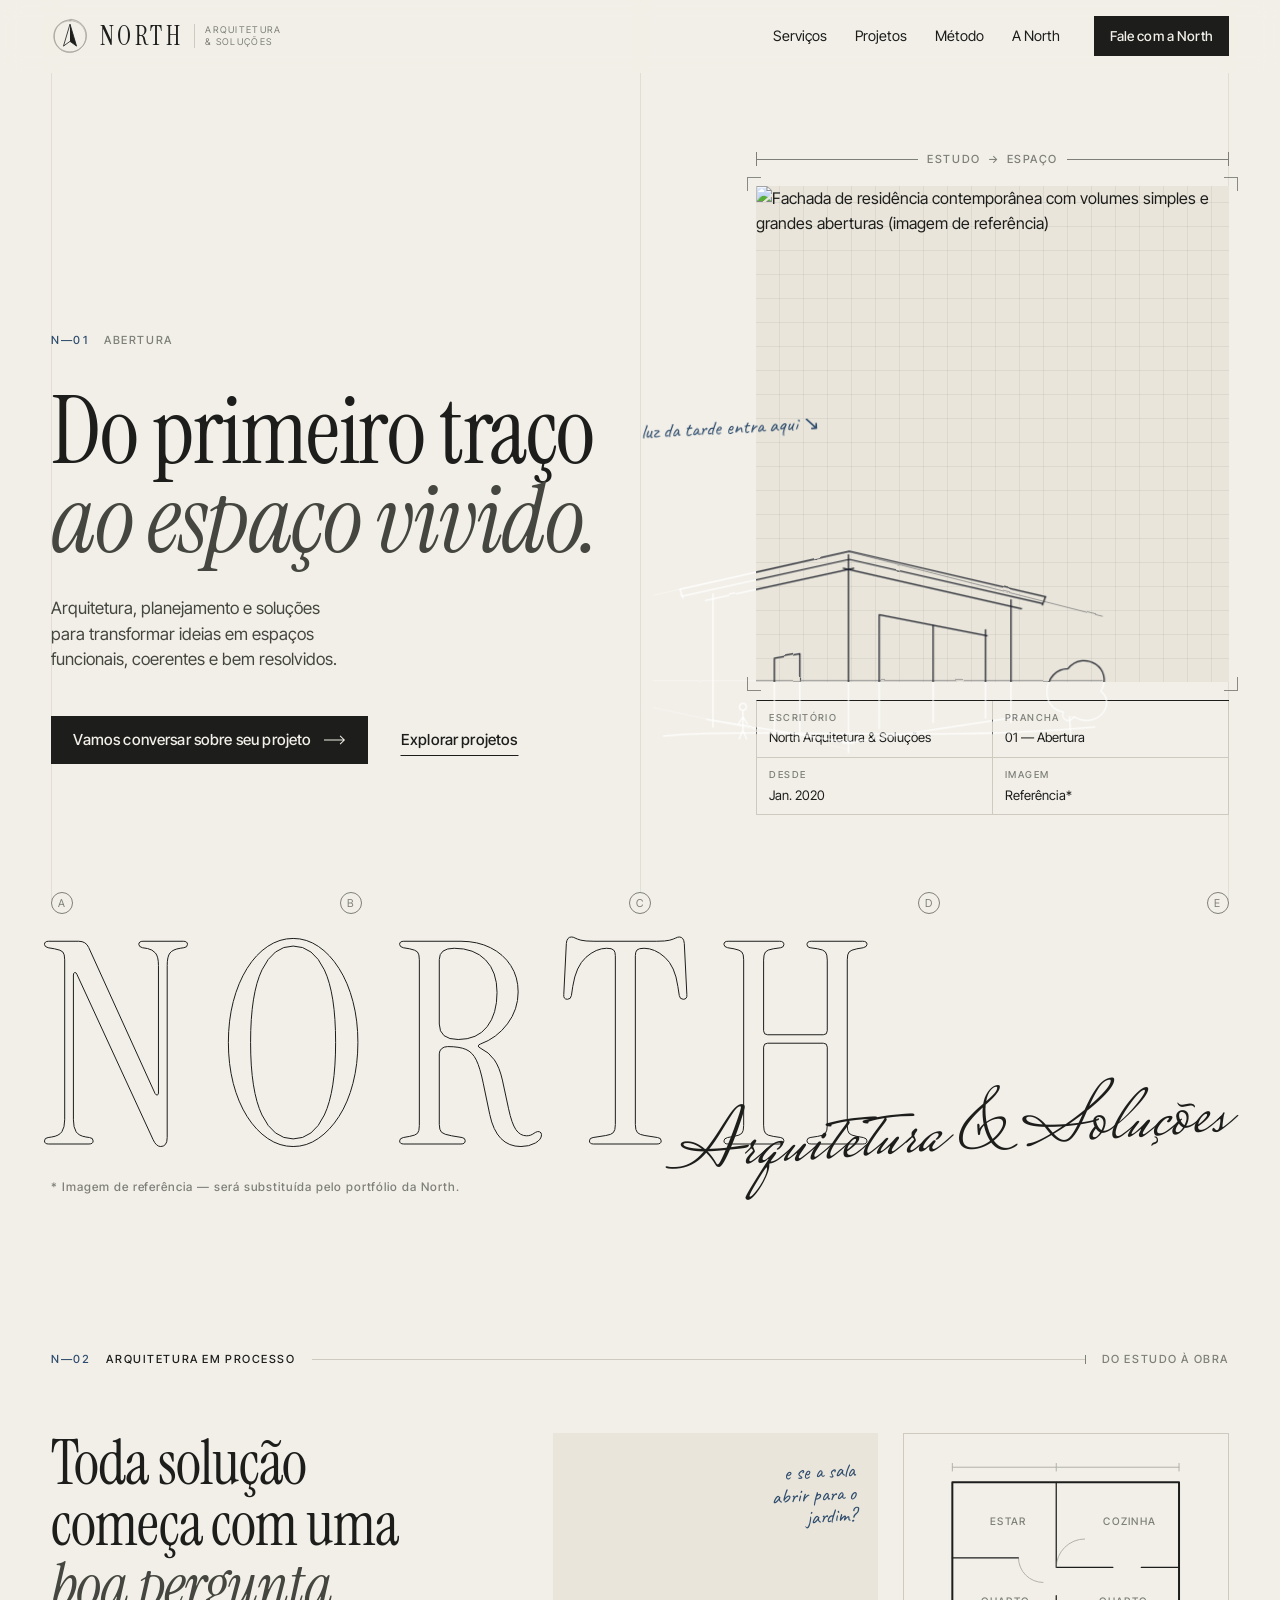
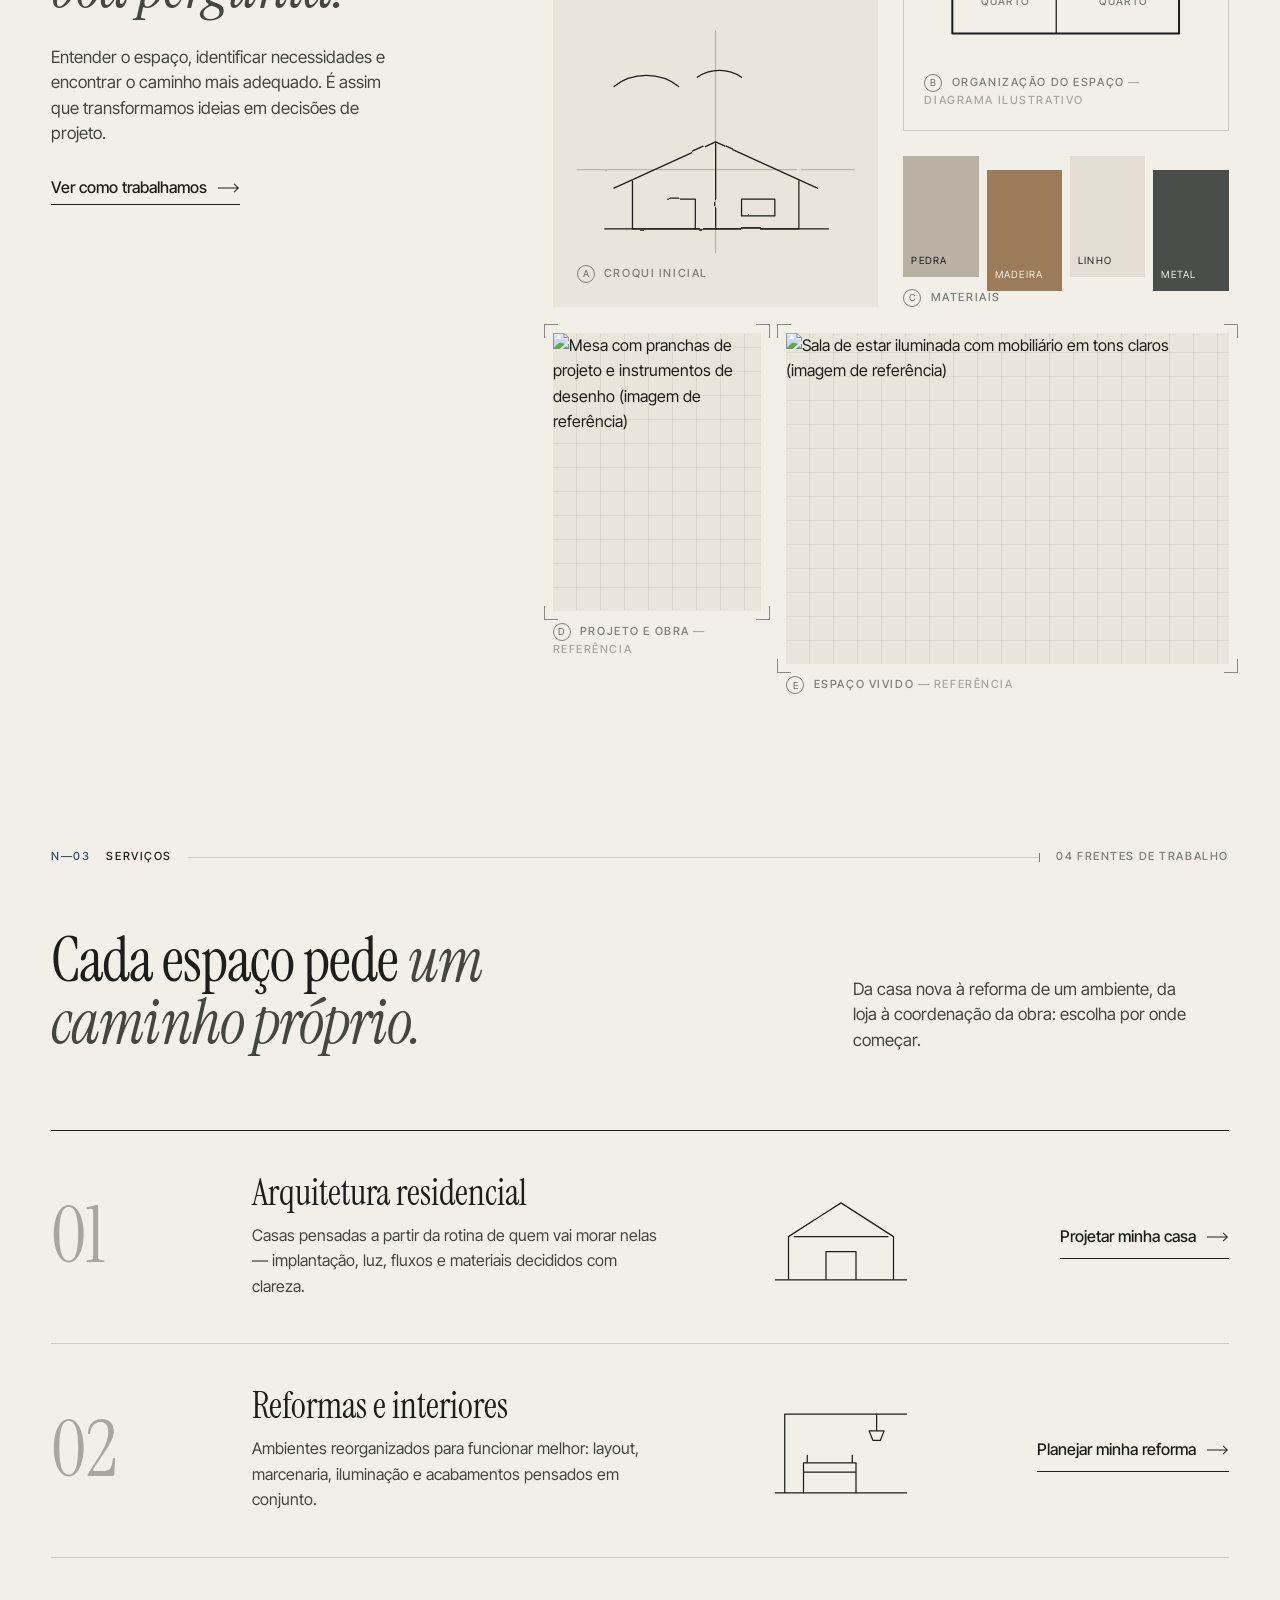
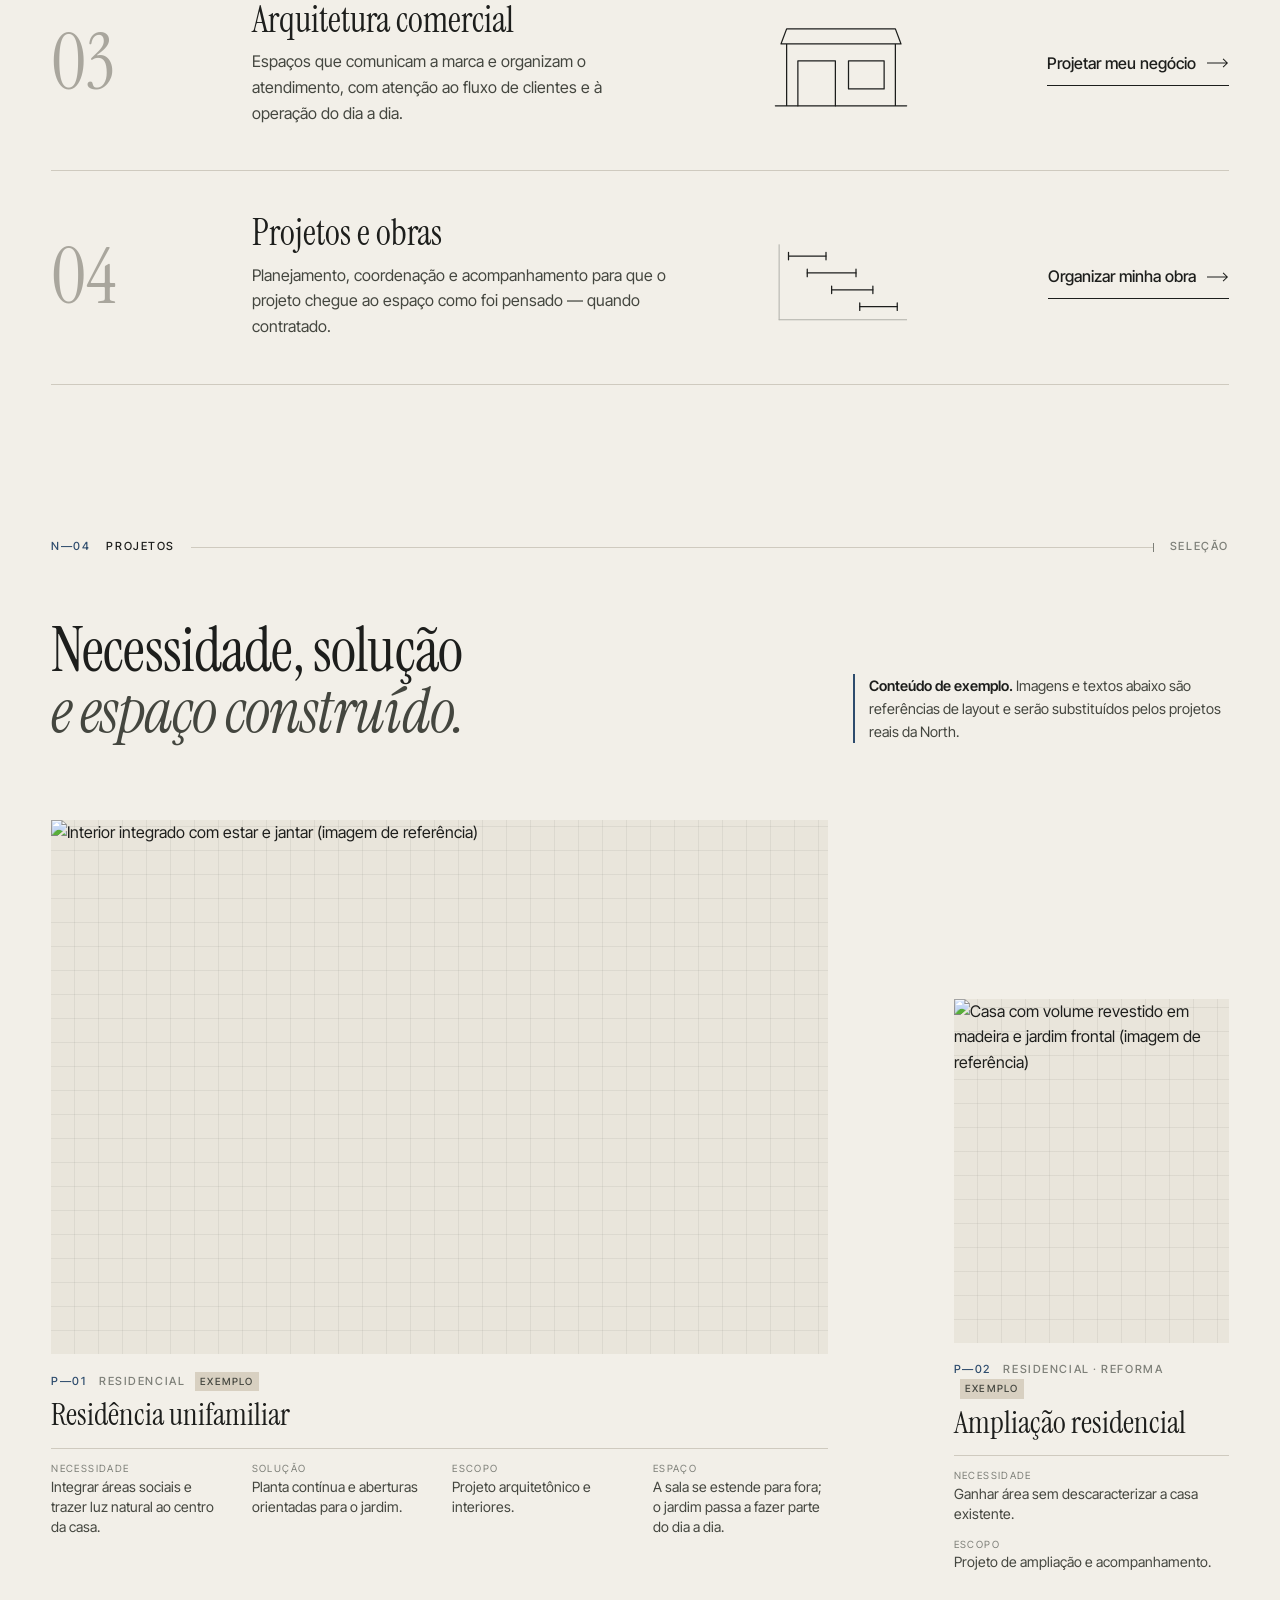
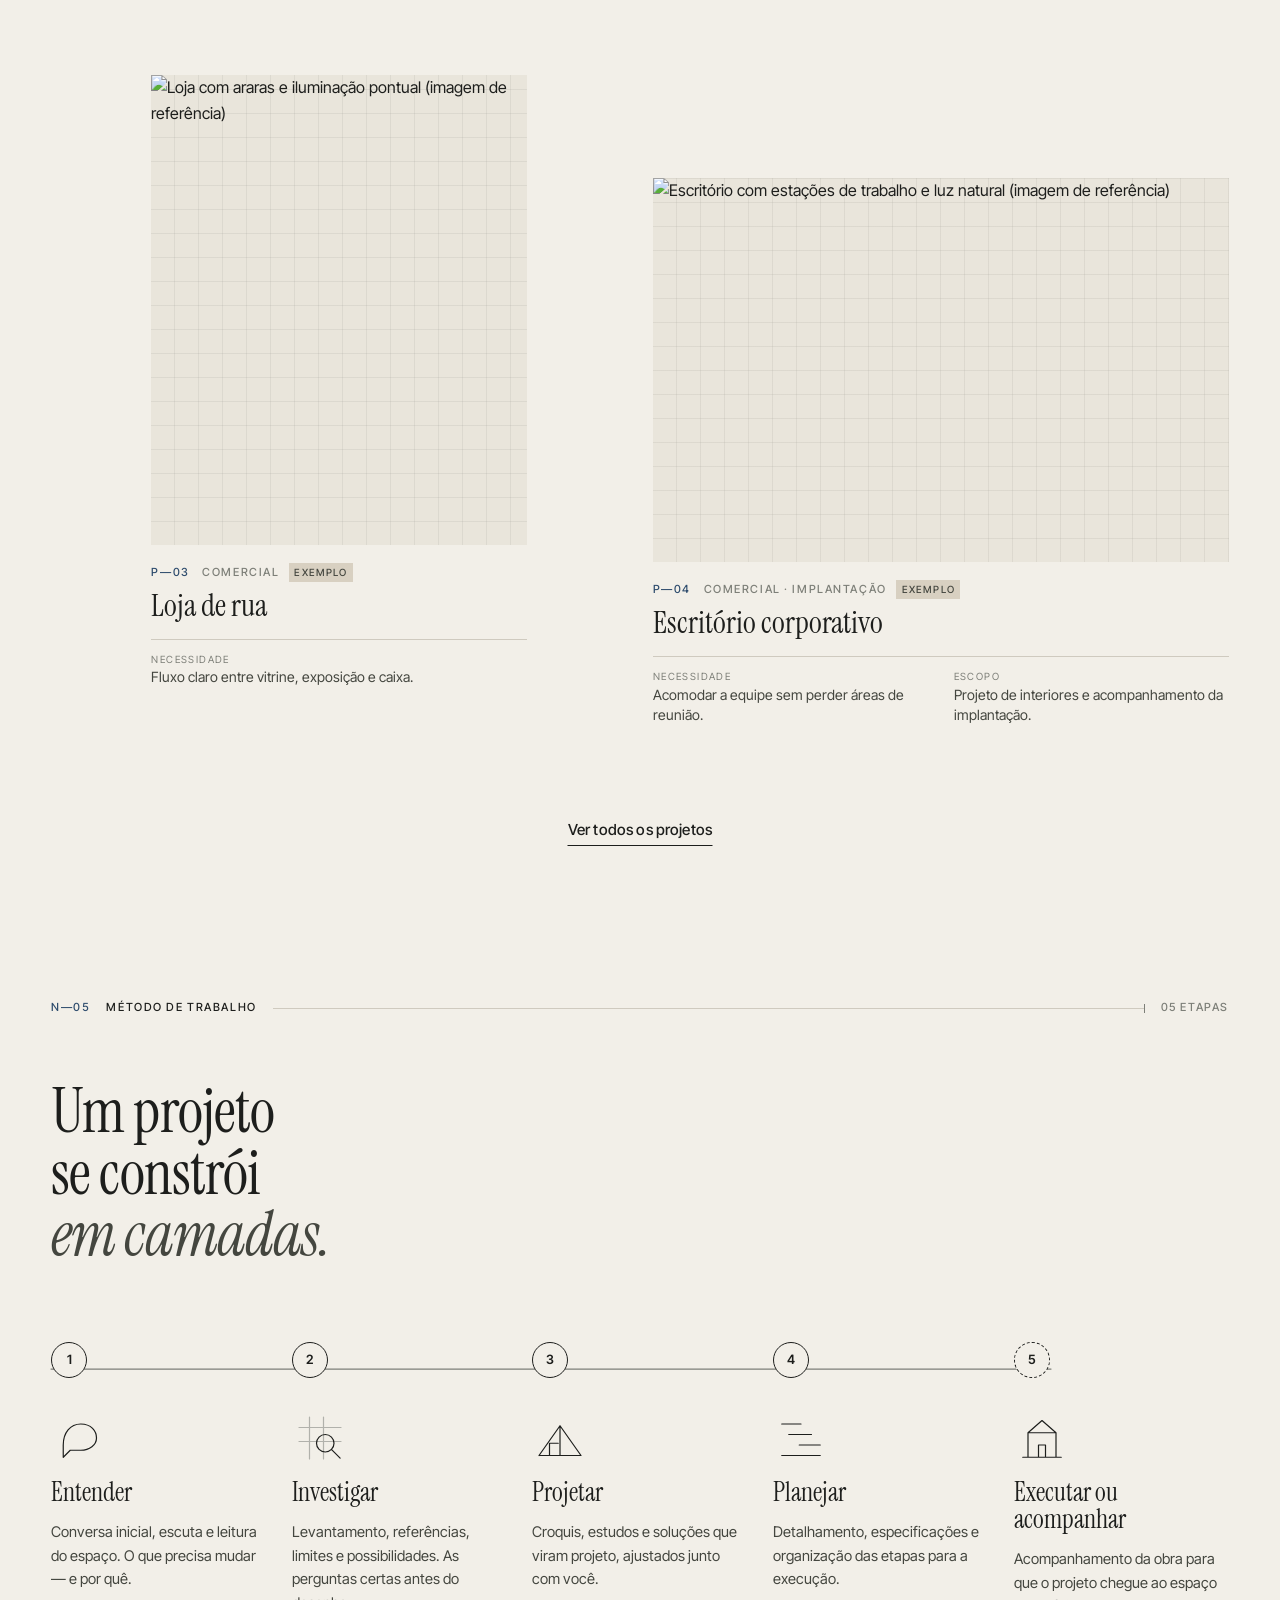
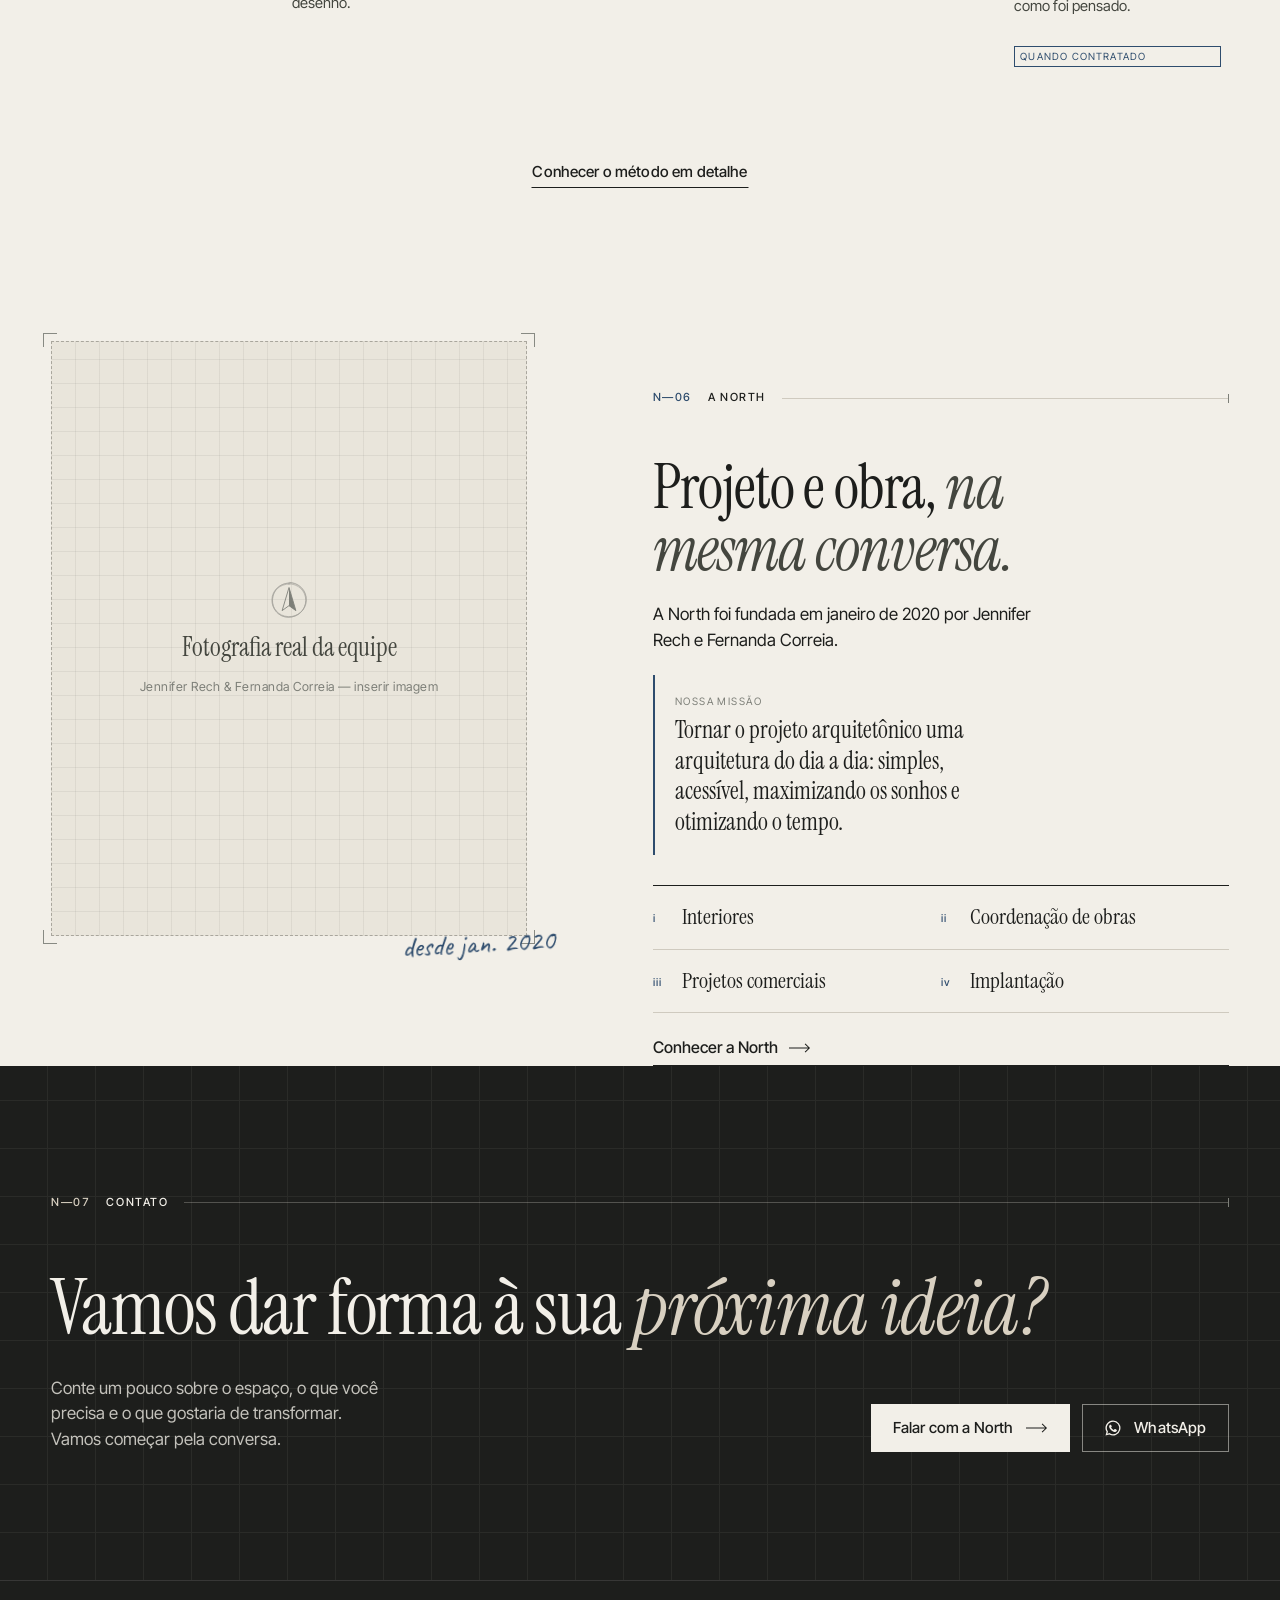
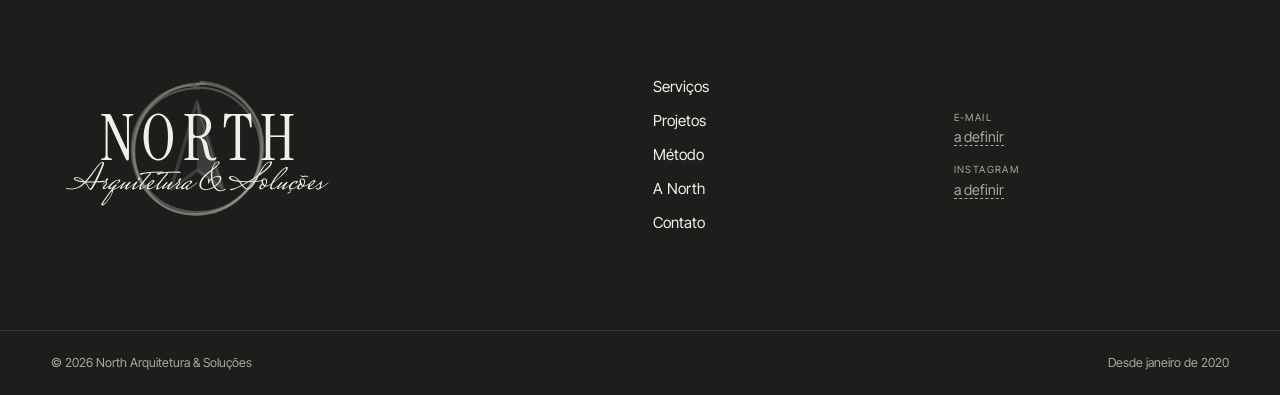
==== index.html @ 14236228 "Primeira versão do site da North Arquitetura & Soluções Seis páginas (Início, Serviços, Projetos, Mé" ====
<!doctype html>
<html lang="pt-BR">
<head>
  <meta charset="utf-8">
  <meta name="viewport" content="width=device-width, initial-scale=1">
  <title>North Arquitetura &amp; Soluções — Do primeiro traço ao espaço vivido</title>
  <meta name="description" content="Escritório de arquitetura fundado em 2020 por Jennifer Rech e Fernanda Correia. Arquitetura residencial, reformas e interiores, arquitetura comercial e acompanhamento de projetos e obras.">
  <meta name="theme-color" content="#F2EFE8">
  <meta property="og:type" content="website">
  <meta property="og:title" content="North Arquitetura &amp; Soluções">
  <meta property="og:description" content="Do primeiro traço ao espaço vivido. Arquitetura, planejamento e soluções para transformar ideias em espaços funcionais.">
  <meta property="og:locale" content="pt_BR">
  <!-- TODO: og:image e og:url quando o domínio e as fotos reais estiverem definidos -->
  <link rel="icon" href="assets/img/favicon.svg" type="image/svg+xml">

  <script>document.documentElement.classList.add("js")</script>
  <link rel="preconnect" href="https://fonts.googleapis.com">
  <link rel="preconnect" href="https://fonts.gstatic.com" crossorigin>
  <link href="https://fonts.googleapis.com/css2?family=Caveat:wght@500&family=Instrument+Serif:ital@0;1&family=Inter+Tight:wght@400;500;600&family=Mrs+Saint+Delafield&display=swap" rel="stylesheet">
  <link rel="stylesheet" href="assets/css/styles.css">

  <script type="application/ld+json">
  {
    "@context": "https://schema.org",
    "@type": "ProfessionalService",
    "name": "North Arquitetura & Soluções",
    "description": "Arquitetura residencial, reformas e interiores, arquitetura comercial e projetos e obras.",
    "foundingDate": "2020-01",
    "founder": [
      { "@type": "Person", "name": "Jennifer Rech" },
      { "@type": "Person", "name": "Fernanda Correia" }
    ]
  }
  </script>
</head>
<body>
  <a class="skip-link" href="#conteudo">Pular para o conteúdo</a>

  <svg width="0" height="0" style="position:absolute" aria-hidden="true">
    <filter id="sketchy">
      <feTurbulence type="fractalNoise" baseFrequency="0.035" numOctaves="2" seed="7"/>
      <feDisplacementMap in="SourceGraphic" scale="2.4"/>
    </filter>
  </svg>

  <!-- layout:header -->
  <svg width="0" height="0" style="position:absolute" aria-hidden="true">
  <!-- Símbolo North: círculo em croqui + agulha de norte.
       Cores controláveis via CSS: color (agulha) e --mark-ring (círculo). -->
  <symbol id="i-north" viewBox="0 0 64 64">
    <g fill="none" stroke="var(--mark-ring, #A3A19A)" stroke-width="1" stroke-linecap="round">
      <path d="M32 4.5c15.5 0 27.8 12 27.3 27.6-.5 15.4-13 27.6-28.3 27.4C15.6 59.3 4.2 46.8 4.6 31.5 5 16.4 17.4 4.8 32.6 5.2"/>
      <path d="M31 6.2c15.8-.6 28 11.6 27.8 26.6-.2 15.8-12.6 27-27.9 26.8C16 59.4 5.2 47.4 5.6 32.2 6 17 17 6.5 33 6.4"/>
      <path d="M33.5 3.8C49 4.6 60.6 17.4 59.8 33c-.8 15-13.8 26.3-29 25.6C15.4 57.8 4 45 5.4 30 6.8 15.2 19.6 3.8 35 4.6"/>
    </g>
    <path d="M32 12 43 49 32 41 21 49Z" fill="none" stroke="currentColor" stroke-width="1.4" stroke-linejoin="round"/>
    <path d="M32 12 43 49 32 41Z" fill="currentColor"/>
  </symbol>
  <symbol id="i-arrow" viewBox="0 0 26 12">
    <path d="M0 6h24M19 1l5 5-5 5" fill="none" stroke="currentColor" stroke-width="1.2"/>
  </symbol>
  <symbol id="i-whatsapp" viewBox="0 0 24 24">
    <path fill="currentColor" d="M12 2a10 10 0 0 0-8.6 15.1L2 22l5-1.3A10 10 0 1 0 12 2Zm0 18.2a8.2 8.2 0 0 1-4.2-1.2l-.3-.2-3 .8.8-2.9-.2-.3A8.2 8.2 0 1 1 12 20.2Zm4.5-6.1c-.2-.1-1.5-.7-1.7-.8-.2-.1-.4-.1-.6.1l-.8 1c-.1.2-.3.2-.5.1a6.7 6.7 0 0 1-3.3-2.9c-.3-.4.2-.4.7-1.4.1-.2 0-.3 0-.4l-.8-1.8c-.2-.5-.4-.4-.6-.4h-.5a1 1 0 0 0-.7.3 3 3 0 0 0-.9 2.2c0 1.3.9 2.5 1 2.7.2.2 1.8 2.8 4.4 3.9 1.6.7 2.3.8 3.1.6.5-.1 1.5-.6 1.7-1.2.2-.6.2-1.1.2-1.2-.1-.1-.3-.2-.5-.3Z"/>
  </symbol>  </svg>
  <header class="site-header" data-header>
    <div class="container site-header__inner">
      <a class="brand" href="index.html" aria-label="North Arquitetura &amp; Soluções — página inicial">
        <svg class="brand__mark" aria-hidden="true"><use href="#i-north"/></svg>
        <span class="brand__name">NORTH</span>
        <span class="brand__sub">Arquitetura<br>&amp; Soluções</span>
      </a>
      <button class="nav-toggle" type="button" aria-expanded="false" aria-controls="site-nav" data-nav-toggle>
        <span class="nav-toggle__label">Menu</span>
        <span class="nav-toggle__lines" aria-hidden="true"></span>
      </button>
      <nav class="site-nav" id="site-nav" aria-label="Principal" data-nav>
        <ul>
          <li><a href="servicos.html">Serviços</a></li>
          <li><a href="projetos.html">Projetos</a></li>
          <li><a href="metodo.html">Método</a></li>
          <li><a href="sobre.html">A North</a></li>
        </ul>
        <a class="btn btn--primary btn--sm" href="contato.html">Fale com a North</a>
      </nav>
    </div>
  </header>
  <!-- /layout:header -->

  <main id="conteudo">

    <!-- ============ 01 · ABERTURA ============ -->
    <section class="hero" id="inicio" aria-labelledby="hero-title">
      <div class="container hero__grid">
        <div class="hero__text">
          <p class="label" data-reveal><span class="label__idx">N—01</span> Abertura</p>
          <h1 class="display hero__title" id="hero-title" data-reveal>
            Do primeiro traço <em>ao espaço vivido.</em>
          </h1>
          <p class="lead hero__lead" data-reveal>
            Arquitetura, planejamento e soluções para transformar ideias em espaços funcionais, coerentes e bem resolvidos.
          </p>
          <div class="hero__ctas" data-reveal>
            <a class="btn btn--primary" href="contato.html">
              Vamos conversar sobre seu projeto
              <svg class="i" aria-hidden="true"><use href="#i-arrow"/></svg>
            </a>
            <a class="btn btn--ghost" href="projetos.html">Explorar projetos</a>
          </div>
        </div>

        <div class="hero__visual">
          <div class="dim dim--h hero__dim" aria-hidden="true">
            <span class="dim__label">estudo&nbsp;&nbsp;→&nbsp;&nbsp;espaço</span>
          </div>

          <svg class="sketch hero__sketch" viewBox="0 0 600 500" aria-hidden="true" focusable="false">
            <g filter="url(#sketchy)">
              <path class="draw faint" d="M0 300H600"/>
              <path class="draw faint" d="M262 128 600 214"/>
              <path class="draw faint" d="M262 128 0 186"/>
              <path class="draw faint" d="M262 392 0 336"/>
              <path class="draw" d="M36 178 262 127 524 188"/>
              <path class="draw" d="M40 187 262 138 520 197"/>
              <path class="draw" d="M36 178 40 190M524 188 520 199"/>
              <path class="draw" d="M261 132V396"/>
              <path class="draw" d="M268 150 70 193"/>
              <path class="draw" d="M268 384 72 352"/>
              <path class="draw" d="M80 184V362"/>
              <path class="draw" d="M254 150 492 204"/>
              <path class="draw" d="M254 384 490 348"/>
              <path class="draw" d="M478 192V356"/>
              <path class="draw" d="M302 212V364M302 212 446 240M444 232V350"/>
              <path class="draw" d="M374 226V356"/>
              <path class="draw" d="M162 270V372M196 264V376M162 270 196 264"/>
              <path class="draw" d="M14 374C150 362 380 382 590 362"/>
              <path class="draw" d="M548 342c-34-6-26-58 6-58 22-26 62 0 44 30 22 18-6 52-36 34-6 10-18 4-14-6Z"/>
              <path class="draw" d="M556 348 558 374"/>
              <path class="draw" d="M120 340v26M120 348l-6 10M120 348l6 10M120 366l-5 12M120 366l5 12"/>
              <circle class="draw" cx="120" cy="335" r="4.5"/>
            </g>
          </svg>

          <figure class="frame hero__photo">
            <!-- Substituir pela fotografia de um projeto real da North -->
            <img src="https://images.unsplash.com/photo-1600585154340-be6161a56a0c?auto=format&fit=crop&w=1400&q=70"
                 alt="Fachada de residência contemporânea com volumes simples e grandes aberturas (imagem de referência)"
                 width="1400" height="1470" fetchpriority="high">
          </figure>

          <p class="note hero__note" aria-hidden="true">luz da tarde entra aqui ↘</p>

          <dl class="titleblock hero__titleblock">
            <div><dt>Escritório</dt><dd>North Arquitetura &amp; Soluções</dd></div>
            <div><dt>Prancha</dt><dd>01 — Abertura</dd></div>
            <div><dt>Desde</dt><dd>Jan. 2020</dd></div>
            <div><dt>Imagem</dt><dd>Referência*</dd></div>
          </dl>
        </div>
      </div>

      <div class="container hero__axes" aria-hidden="true">
        <span>A</span><span>B</span><span>C</span><span>D</span><span>E</span>
      </div>
      <div class="container hero__signature" aria-hidden="true">
        <p class="hero__wordmark">NORTH</p>
        <p class="hero__script">Arquitetura &amp; Soluções</p>
      </div>
      <div class="container">
        <p class="caption hero__disclaimer">* Imagem de referência — será substituída pelo portfólio da North.</p>
      </div>
    </section>

    <!-- ============ 02 · PROCESSO ============ -->
    <section class="section process" id="processo" aria-labelledby="process-title">
      <div class="container">
        <header class="sheet-head" data-reveal>
          <span class="sheet-head__idx">N—02</span>
          <span class="sheet-head__name">Arquitetura em processo</span>
          <span class="sheet-head__rule" aria-hidden="true"></span>
          <span class="sheet-head__meta">Do estudo à obra</span>
        </header>

        <div class="process__grid">
          <div class="process__text">
            <h2 class="display display--md" id="process-title" data-reveal>Toda solução começa com uma <em>boa pergunta.</em></h2>
            <p class="lead" data-reveal>
              Entender o espaço, identificar necessidades e encontrar o caminho mais adequado. É assim que transformamos ideias em decisões de projeto.
            </p>
            <a class="link-arrow" href="metodo.html" data-reveal>
              Ver como trabalhamos <svg class="i" aria-hidden="true"><use href="#i-arrow"/></svg>
            </a>
          </div>

          <ol class="process__board" aria-label="Etapas visuais do processo">
            <li class="tile tile--sketch" data-reveal>
              <svg class="sketch" viewBox="0 0 300 240" aria-hidden="true" focusable="false">
                <g filter="url(#sketchy)">
                  <path class="draw faint" d="M0 150H300M150 0V240"/>
                  <path class="draw" d="M40 170 150 120 260 170"/>
                  <path class="draw" d="M60 162V214H240V162"/>
                  <path class="draw" d="M150 120V214"/>
                  <path class="draw" d="M98 182h30v32M178 182h36v18h-36Z"/>
                  <path class="draw" d="M30 214H272"/>
                  <path class="draw" d="M40 60c20-16 50-16 70 0M130 50c14-10 34-10 48 0"/>
                </g>
              </svg>
              <span class="note tile__note">e se a sala abrir para o jardim?</span>
              <p class="tile__cap"><span>a</span> Croqui inicial</p>
            </li>

            <li class="tile tile--plan" data-reveal>
              <svg class="sketch" viewBox="0 0 300 220" aria-hidden="true" focusable="false">
                <g>
                  <path class="draw strong" d="M30 30H270V190H30Z"/>
                  <path class="draw" d="M140 30V120M140 150V190M140 120H200M230 120H270M30 110H100"/>
                  <path class="draw faint" d="M140 120a30 30 0 0 1 30-30M100 110a26 26 0 0 0 26 26"/>
                  <path class="draw faint" d="M30 14H270M30 10V18M270 10V18M140 10V18"/>
                </g>
                <text x="70" y="75">estar</text>
                <text x="190" y="75">cozinha</text>
                <text x="60" y="160">quarto</text>
                <text x="185" y="160">quarto</text>
              </svg>
              <p class="tile__cap"><span>b</span> Organização do espaço <em>— diagrama ilustrativo</em></p>
            </li>

            <li class="tile tile--materials" data-reveal>
              <ul class="swatches" aria-label="Amostras de materiais (ilustrativas)">
                <li style="--c:#B9B2A4">Pedra</li>
                <li style="--c:#9C7B5B">Madeira</li>
                <li style="--c:#E4DED2">Linho</li>
                <li style="--c:#4A4D4A">Metal</li>
              </ul>
              <p class="tile__cap"><span>c</span> Materiais</p>
            </li>

            <li class="tile tile--photo tile--site" data-reveal>
              <figure class="frame">
                <img src="https://images.unsplash.com/photo-1503387762-592deb58ef4e?auto=format&fit=crop&w=900&q=70"
                     alt="Mesa com pranchas de projeto e instrumentos de desenho (imagem de referência)" loading="lazy" width="900" height="700">
              </figure>
              <p class="tile__cap"><span>d</span> Projeto e obra <em>— referência</em></p>
            </li>

            <li class="tile tile--photo tile--done" data-reveal>
              <figure class="frame">
                <img src="https://images.unsplash.com/photo-1600210492486-724fe5c67fb0?auto=format&fit=crop&w=1100&q=70"
                     alt="Sala de estar iluminada com mobiliário em tons claros (imagem de referência)" loading="lazy" width="1100" height="800">
              </figure>
              <p class="tile__cap"><span>e</span> Espaço vivido <em>— referência</em></p>
            </li>
          </ol>
        </div>
      </div>
    </section>

    <!-- ============ 03 · SERVIÇOS (resumo) ============ -->
    <section class="section services" id="servicos" aria-labelledby="services-title">
      <div class="container">
        <header class="sheet-head" data-reveal>
          <span class="sheet-head__idx">N—03</span>
          <span class="sheet-head__name">Serviços</span>
          <span class="sheet-head__rule" aria-hidden="true"></span>
          <span class="sheet-head__meta">04 frentes de trabalho</span>
        </header>

        <div class="services__intro">
          <h2 class="display display--md" id="services-title" data-reveal>Cada espaço pede <em>um caminho próprio.</em></h2>
          <p class="lead" data-reveal>Da casa nova à reforma de um ambiente, da loja à coordenação da obra: escolha por onde começar.</p>
        </div>

        <ol class="service-list">
          <li class="service" data-reveal>
            <span class="service__num">01</span>
            <div class="service__body">
              <h3 class="service__title">Arquitetura residencial</h3>
              <p>Casas pensadas a partir da rotina de quem vai morar nelas — implantação, luz, fluxos e materiais decididos com clareza.</p>
            </div>
            <svg class="sketch service__draw" viewBox="0 0 160 110" aria-hidden="true" focusable="false">
              <path class="draw" d="M10 100H150M24 100V54L80 18l56 36v46M64 100V70h32v30M30 54h100"/>
            </svg>
            <a class="service__cta" href="servicos.html#residencial">Projetar minha casa <svg class="i" aria-hidden="true"><use href="#i-arrow"/></svg></a>
          </li>
          <li class="service" data-reveal>
            <span class="service__num">02</span>
            <div class="service__body">
              <h3 class="service__title">Reformas e interiores</h3>
              <p>Ambientes reorganizados para funcionar melhor: layout, marcenaria, iluminação e acabamentos pensados em conjunto.</p>
            </div>
            <svg class="sketch service__draw" viewBox="0 0 160 110" aria-hidden="true" focusable="false">
              <path class="draw" d="M10 100H150M20 100V16M20 16H150"/>
              <path class="draw" d="M40 100V78h56v22M40 78V68h56v10M44 68V60M92 68V60"/>
              <path class="draw" d="M118 16v18M110 34h16l-4 10h-8Z"/>
            </svg>
            <a class="service__cta" href="servicos.html#reformas">Planejar minha reforma <svg class="i" aria-hidden="true"><use href="#i-arrow"/></svg></a>
          </li>
          <li class="service" data-reveal>
            <span class="service__num">03</span>
            <div class="service__body">
              <h3 class="service__title">Arquitetura comercial</h3>
              <p>Espaços que comunicam a marca e organizam o atendimento, com atenção ao fluxo de clientes e à operação do dia a dia.</p>
            </div>
            <svg class="sketch service__draw" viewBox="0 0 160 110" aria-hidden="true" focusable="false">
              <path class="draw" d="M10 100H150M22 100V34h116v66M16 34h128l-6-16H22Z"/>
              <path class="draw" d="M34 100V52h40v48M88 52h38v30H88Z"/>
            </svg>
            <a class="service__cta" href="servicos.html#comercial">Projetar meu negócio <svg class="i" aria-hidden="true"><use href="#i-arrow"/></svg></a>
          </li>
          <li class="service" data-reveal>
            <span class="service__num">04</span>
            <div class="service__body">
              <h3 class="service__title">Projetos e obras</h3>
              <p>Planejamento, coordenação e acompanhamento para que o projeto chegue ao espaço como foi pensado — quando contratado.</p>
            </div>
            <svg class="sketch service__draw" viewBox="0 0 160 110" aria-hidden="true" focusable="false">
              <path class="draw faint" d="M14 20V100M14 100H150"/>
              <path class="draw" d="M24 32h40M44 50h52M70 68h44M100 86h40"/>
              <path class="draw" d="M24 28v8M64 28v8M44 46v8M96 46v8M70 64v8M114 64v8M100 82v8M140 82v8"/>
            </svg>
            <a class="service__cta" href="servicos.html#obras">Organizar minha obra <svg class="i" aria-hidden="true"><use href="#i-arrow"/></svg></a>
          </li>
        </ol>
      </div>
    </section>

    <!-- ============ 04 · PROJETOS (destaques) ============ -->
    <section class="section projects" id="projetos" aria-labelledby="projects-title">
      <div class="container">
        <header class="sheet-head" data-reveal>
          <span class="sheet-head__idx">N—04</span>
          <span class="sheet-head__name">Projetos</span>
          <span class="sheet-head__rule" aria-hidden="true"></span>
          <span class="sheet-head__meta">Seleção</span>
        </header>

        <div class="projects__intro">
          <h2 class="display display--md" id="projects-title" data-reveal>Necessidade, solução <em>e espaço construído.</em></h2>
          <p class="notice" data-reveal>
            <strong>Conteúdo de exemplo.</strong> Imagens e textos abaixo são referências de layout e serão substituídos pelos projetos reais da North.
          </p>
        </div>

        <div class="project-grid">
          <article class="project project--xl" data-reveal>
            <a class="project__link" href="projetos.html#p-01" aria-label="P—01, Residência unifamiliar: ver projeto">
              <figure class="frame project__frame">
                <img src="https://images.unsplash.com/photo-1600607687939-ce8a6c25118c?auto=format&fit=crop&w=1600&q=70"
                     alt="Interior integrado com estar e jantar (imagem de referência)" loading="lazy" width="1600" height="1100">
                <svg class="project__marks" viewBox="0 0 100 100" preserveAspectRatio="none" aria-hidden="true"><path d="M50 0V100M0 50H100"/></svg>
              </figure>
            </a>
            <div class="project__meta">
              <p class="project__id"><span>P—01</span> Residencial <span class="tag">Exemplo</span></p>
              <h3 class="project__title">Residência unifamiliar</h3>
              <dl class="project__facts">
                <div><dt>Necessidade</dt><dd>Integrar áreas sociais e trazer luz natural ao centro da casa.</dd></div>
                <div><dt>Solução</dt><dd>Planta contínua e aberturas orientadas para o jardim.</dd></div>
                <div><dt>Escopo</dt><dd>Projeto arquitetônico e interiores.</dd></div>
                <div><dt>Espaço</dt><dd>A sala se estende para fora; o jardim passa a fazer parte do dia a dia.</dd></div>
              </dl>
            </div>
          </article>

          <article class="project project--md project--offset" data-reveal>
            <a class="project__link" href="projetos.html#p-02" aria-label="P—02, Ampliação residencial: ver projeto">
              <figure class="frame project__frame">
                <img src="https://images.unsplash.com/photo-1600566753190-17f0baa2a6c3?auto=format&fit=crop&w=1000&q=70"
                     alt="Casa com volume revestido em madeira e jardim frontal (imagem de referência)" loading="lazy" width="1000" height="1250">
                <svg class="project__marks" viewBox="0 0 100 100" preserveAspectRatio="none" aria-hidden="true"><path d="M50 0V100M0 50H100"/></svg>
              </figure>
            </a>
            <div class="project__meta">
              <p class="project__id"><span>P—02</span> Residencial · Reforma <span class="tag">Exemplo</span></p>
              <h3 class="project__title">Ampliação residencial</h3>
              <dl class="project__facts">
                <div><dt>Necessidade</dt><dd>Ganhar área sem descaracterizar a casa existente.</dd></div>
                <div><dt>Escopo</dt><dd>Projeto de ampliação e acompanhamento.</dd></div>
              </dl>
            </div>
          </article>

          <article class="project project--sm" data-reveal>
            <a class="project__link" href="projetos.html#p-03" aria-label="P—03, Loja de rua: ver projeto">
              <figure class="frame project__frame">
                <img src="https://images.unsplash.com/photo-1441986300917-64674bd600d8?auto=format&fit=crop&w=900&q=70"
                     alt="Loja com araras e iluminação pontual (imagem de referência)" loading="lazy" width="900" height="1100">
                <svg class="project__marks" viewBox="0 0 100 100" preserveAspectRatio="none" aria-hidden="true"><path d="M50 0V100M0 50H100"/></svg>
              </figure>
            </a>
            <div class="project__meta">
              <p class="project__id"><span>P—03</span> Comercial <span class="tag">Exemplo</span></p>
              <h3 class="project__title">Loja de rua</h3>
              <dl class="project__facts">
                <div><dt>Necessidade</dt><dd>Fluxo claro entre vitrine, exposição e caixa.</dd></div>
              </dl>
            </div>
          </article>

          <article class="project project--lg" data-reveal>
            <a class="project__link" href="projetos.html#p-04" aria-label="P—04, Escritório corporativo: ver projeto">
              <figure class="frame project__frame">
                <img src="https://images.unsplash.com/photo-1497366216548-37526070297c?auto=format&fit=crop&w=1500&q=70"
                     alt="Escritório com estações de trabalho e luz natural (imagem de referência)" loading="lazy" width="1500" height="1000">
                <svg class="project__marks" viewBox="0 0 100 100" preserveAspectRatio="none" aria-hidden="true"><path d="M50 0V100M0 50H100"/></svg>
              </figure>
            </a>
            <div class="project__meta">
              <p class="project__id"><span>P—04</span> Comercial · Implantação <span class="tag">Exemplo</span></p>
              <h3 class="project__title">Escritório corporativo</h3>
              <dl class="project__facts">
                <div><dt>Necessidade</dt><dd>Acomodar a equipe sem perder áreas de reunião.</dd></div>
                <div><dt>Escopo</dt><dd>Projeto de interiores e acompanhamento da implantação.</dd></div>
              </dl>
            </div>
          </article>
        </div>

        <div class="projects__more" data-reveal>
          <a class="btn btn--ghost" href="projetos.html">Ver todos os projetos</a>
        </div>
      </div>
    </section>

    <!-- ============ 05 · MÉTODO (resumo) ============ -->
    <section class="section method" id="metodo" aria-labelledby="method-title">
      <div class="container">
        <header class="sheet-head" data-reveal>
          <span class="sheet-head__idx">N—05</span>
          <span class="sheet-head__name">Método de trabalho</span>
          <span class="sheet-head__rule" aria-hidden="true"></span>
          <span class="sheet-head__meta">05 etapas</span>
        </header>

        <h2 class="display display--md method__title" id="method-title" data-reveal>Um projeto se constrói <em>em camadas.</em></h2>

        <div class="method__track">
          <svg class="sketch method__line" viewBox="0 0 1000 20" preserveAspectRatio="none" aria-hidden="true" focusable="false">
            <path class="draw" d="M0 10H1000"/>
          </svg>
          <ol class="steps">
            <li class="step" data-reveal>
              <span class="step__num">1</span>
              <svg class="sketch step__icon" viewBox="0 0 64 64" aria-hidden="true" focusable="false"><path class="draw" d="M14 40c0-14 8-24 20-24s18 8 18 16-8 14-18 14H22l-8 8Z"/></svg>
              <h3 class="step__title">Entender</h3>
              <p>Conversa inicial, escuta e leitura do espaço. O que precisa mudar — e por quê.</p>
            </li>
            <li class="step" data-reveal>
              <span class="step__num">2</span>
              <svg class="sketch step__icon" viewBox="0 0 64 64" aria-hidden="true" focusable="false"><path class="draw faint" d="M8 20H56M8 36H56M20 8V56M36 8V56"/><path class="draw" d="M38 38m-10 0a10 10 0 1 0 20 0a10 10 0 1 0-20 0M45 45l10 10"/></svg>
              <h3 class="step__title">Investigar</h3>
              <p>Levantamento, referências, limites e possibilidades. As perguntas certas antes do desenho.</p>
            </li>
            <li class="step" data-reveal>
              <span class="step__num">3</span>
              <svg class="sketch step__icon" viewBox="0 0 64 64" aria-hidden="true" focusable="false"><path class="draw" d="M8 52 32 18l24 34ZM32 18V52M20 52V38h10"/></svg>
              <h3 class="step__title">Projetar</h3>
              <p>Croquis, estudos e soluções que viram projeto, ajustados junto com você.</p>
            </li>
            <li class="step" data-reveal>
              <span class="step__num">4</span>
              <svg class="sketch step__icon" viewBox="0 0 64 64" aria-hidden="true" focusable="false"><path class="draw" d="M10 16h22M18 28h26M30 40h24M10 52h44"/></svg>
              <h3 class="step__title">Planejar</h3>
              <p>Detalhamento, especificações e organização das etapas para a execução.</p>
            </li>
            <li class="step" data-reveal>
              <span class="step__num">5</span>
              <svg class="sketch step__icon" viewBox="0 0 64 64" aria-hidden="true" focusable="false"><path class="draw" d="M10 54H54M16 54V26h32v28M16 26 32 12l16 14M28 54V40h8v14"/></svg>
              <h3 class="step__title">Executar ou acompanhar</h3>
              <p>Acompanhamento da obra para que o projeto chegue ao espaço como foi pensado.</p>
              <span class="tag tag--outline">Quando contratado</span>
            </li>
          </ol>
        </div>
        <div class="projects__more" data-reveal>
          <a class="btn btn--ghost" href="metodo.html">Conhecer o método em detalhe</a>
        </div>
      </div>
    </section>

    <!-- ============ 06 · A NORTH (resumo) ============ -->
    <section class="section about" id="a-north" aria-labelledby="about-title">
      <div class="container about__grid">
        <div class="about__visual" data-reveal>
          <!-- Espaço reservado para a fotografia real de Jennifer e Fernanda -->
          <figure class="frame frame--slot about__photo">
            <figcaption>
              <svg class="i i--lg" aria-hidden="true"><use href="#i-north"/></svg>
              <span>Fotografia real da equipe</span>
              <small>Jennifer Rech &amp; Fernanda Correia — inserir imagem</small>
            </figcaption>
          </figure>
          <p class="note about__note" aria-hidden="true">desde jan. 2020</p>
        </div>

        <div class="about__text">
          <header class="sheet-head sheet-head--compact" data-reveal>
            <span class="sheet-head__idx">N—06</span>
            <span class="sheet-head__name">A North</span>
            <span class="sheet-head__rule" aria-hidden="true"></span>
          </header>
          <h2 class="display display--md" id="about-title" data-reveal>Projeto e obra, <em>na mesma conversa.</em></h2>
          <p class="lead" data-reveal>
            A North foi fundada em janeiro de 2020 por Jennifer Rech e Fernanda Correia.
          </p>
          <blockquote class="mission" data-reveal>
            <p class="mission__label">Nossa missão</p>
            <p class="mission__text">Tornar o projeto arquitetônico uma arquitetura do dia a dia: simples, acessível, maximizando os sonhos e otimizando o tempo.</p>
          </blockquote>
          <ul class="skills" data-reveal>
            <li><span>i</span> Interiores</li>
            <li><span>ii</span> Coordenação de obras</li>
            <li><span>iii</span> Projetos comerciais</li>
            <li><span>iv</span> Implantação</li>
          </ul>
          <a class="link-arrow" href="sobre.html" data-reveal>
            Conhecer a North <svg class="i" aria-hidden="true"><use href="#i-arrow"/></svg>
          </a>
        </div>
      </div>
    </section>

    <!-- ============ 07 · CHAMADA PARA CONTATO ============ -->
    <section class="contact contact--band" aria-labelledby="cta-title">
      <div class="container cta-band">
        <header class="sheet-head sheet-head--compact sheet-head--invert" data-reveal>
          <span class="sheet-head__idx">N—07</span>
          <span class="sheet-head__name">Contato</span>
          <span class="sheet-head__rule" aria-hidden="true"></span>
        </header>
        <h2 class="display contact__title" id="cta-title" data-reveal>Vamos dar forma à sua <em>próxima ideia?</em></h2>
        <div class="cta-band__row">
          <p class="lead" data-reveal>Conte um pouco sobre o espaço, o que você precisa e o que gostaria de transformar. Vamos começar pela conversa.</p>
          <div class="cta-band__actions" data-reveal>
            <a class="btn btn--light" href="contato.html">Falar com a North <svg class="i" aria-hidden="true"><use href="#i-arrow"/></svg></a>
            <a class="btn btn--outline-light" href="contato.html" data-whatsapp>
              <svg class="i i--wa" aria-hidden="true"><use href="#i-whatsapp"/></svg> WhatsApp
            </a>
          </div>
        </div>
      </div>
    </section>
  </main>

  <!-- layout:footer -->
  <footer class="site-footer">
    <div class="container site-footer__grid">
      <a class="logo-lockup logo-lockup--invert" href="index.html" aria-label="North Arquitetura &amp; Soluções — página inicial">
        <svg class="logo-lockup__mark" aria-hidden="true"><use href="#i-north"/></svg>
        <span class="logo-lockup__name">NORTH</span>
        <span class="logo-lockup__script">Arquitetura &amp; Soluções</span>
      </a>
      <nav class="site-footer__nav" aria-label="Rodapé">
        <ul>
          <li><a href="servicos.html">Serviços</a></li>
          <li><a href="projetos.html">Projetos</a></li>
          <li><a href="metodo.html">Método</a></li>
          <li><a href="sobre.html">A North</a></li>
          <li><a href="contato.html">Contato</a></li>
        </ul>
      </nav>
      <dl class="site-footer__info">
        <div><dt>E-mail</dt><dd data-config="email"><span class="slot">a definir</span></dd></div>
        <div><dt>Instagram</dt><dd data-config="instagram"><span class="slot">a definir</span></dd></div>
      </dl>
    </div>
    <div class="container site-footer__bottom">
      <p>© <span data-year>2026</span> North Arquitetura &amp; Soluções</p>
      <p>Desde janeiro de 2020</p>
    </div>
  </footer>
  <!-- /layout:footer -->

  <script src="assets/js/config.js"></script>
  <script src="assets/js/main.js" defer></script>
</body>
</html>
---- assets/css/styles.css ----
/* =========================================================
   NORTH Arquitetura & Soluções — "Entre o traço e o espaço"
   Sistema gráfico: tokens → base → componentes → seções
   ========================================================= */

/* ---------- Tokens ---------- */
:root {
  /* Paleta */
  --paper:      #F2EFE8;  /* papel natural — fundo predominante */
  --paper-2:    #E9E5DB;  /* papel de apoio */
  --sand:       #D8D0C1;  /* areia mineral */
  --stone:      #A9A69D;  /* pedra */
  --ink:        #1D1E1C;  /* grafite — textos */
  --ink-2:      #44463F;  /* grafite suave */
  --tech:       #7D7F78;  /* cinza técnico — linhas e cotas */
  --hair:       #CFCABF;  /* linha fina */
  --accent:     #2E4C6D;  /* cianotipia — anotações e marcadores */

  /* Tipografia */
  --f-serif: "Instrument Serif", "Times New Roman", serif;
  --f-sans:  "Inter Tight", "Helvetica Neue", Arial, sans-serif;
  --f-hand:  "Caveat", "Segoe Print", cursive;
  --f-script: "Mrs Saint Delafield", "Segoe Script", cursive; /* assinatura da marca — só no logo */

  /* Traço: espessuras fixas do sistema */
  --stroke-hair: 1px;
  --stroke-line: 1.25px;

  /* Espaço */
  --gutter: clamp(16px, 4vw, 56px);
  --gap: clamp(12px, 2vw, 28px);
  --section: clamp(88px, 12vw, 176px);
  --max: 1440px;

  --ease: cubic-bezier(.6, .1, .2, 1);
}

/* ---------- Base ---------- */
*, *::before, *::after { box-sizing: border-box; }
html { scroll-behavior: smooth; -webkit-text-size-adjust: 100%; }
body {
  margin: 0;
  background: var(--paper);
  color: var(--ink);
  font: 400 1rem/1.6 var(--f-sans);
  -webkit-font-smoothing: antialiased;
  overflow-x: hidden;
}
img { display: block; max-width: 100%; height: auto; }
a { color: inherit; }
h1, h2, h3, p, dl, dd, ol, ul, figure { margin: 0; }
ol, ul { padding: 0; list-style: none; }
:focus-visible { outline: 1.5px solid var(--accent); outline-offset: 3px; }
::selection { background: var(--accent); color: var(--paper); }

.skip-link {
  position: absolute; left: 16px; top: -60px; z-index: 100;
  background: var(--ink); color: var(--paper); padding: 10px 14px; text-decoration: none;
}
.skip-link:focus { top: 12px; }

.container { width: 100%; max-width: var(--max); margin-inline: auto; padding-inline: var(--gutter); }

/* Grade de alinhamento: linhas verticais muito discretas */
body::before {
  content: ""; position: fixed; inset: 0; pointer-events: none; z-index: 0;
  max-width: var(--max); margin-inline: auto;
  background:
    linear-gradient(var(--hair), var(--hair)) calc(var(--gutter)) 0 / 1px 100% no-repeat,
    linear-gradient(var(--hair), var(--hair)) 50% 0 / 1px 100% no-repeat,
    linear-gradient(var(--hair), var(--hair)) calc(100% - var(--gutter)) 0 / 1px 100% no-repeat;
  opacity: .45;
}
main, .site-header, .site-footer { position: relative; z-index: 1; }

/* ---------- Tipografia ---------- */
.display {
  font-family: var(--f-serif);
  font-weight: 400;
  font-size: clamp(3rem, 7.4vw, 7.6rem);
  line-height: .94;
  letter-spacing: -.015em;
  text-wrap: balance;
}
.display em { font-style: italic; color: var(--ink-2); }
.display--md { font-size: clamp(2.4rem, 4.8vw, 4.6rem); line-height: 1; }

.lead { font-size: clamp(1.06rem, 1.3vw, 1.25rem); line-height: 1.5; color: var(--ink-2); max-width: 34ch; }

/* Legenda de prancha: rótulo técnico */
.label, .caption, .sheet-head, .project__id, .titleblock dt, .tile__cap, .dim__label {
  font-family: var(--f-sans);
  font-size: .7rem;
  font-weight: 500;
  letter-spacing: .14em;
  text-transform: uppercase;
  color: var(--tech);
}
.label__idx, .sheet-head__idx { color: var(--accent); margin-right: .9em; font-variant-numeric: tabular-nums; }
.caption { letter-spacing: .08em; text-transform: none; font-size: .74rem; }

/* Nota manuscrita: só pontual, nunca essencial */
.note {
  font-family: var(--f-hand);
  font-size: clamp(1.15rem, 1.6vw, 1.5rem);
  line-height: 1.1;
  color: var(--accent);
  transform: rotate(-3deg);
}

/* ---------- Ícones e botões ---------- */
.i { width: 22px; height: 12px; flex: none; transition: transform .35s var(--ease); }
.i--lg { width: 40px; height: 40px; }
.i--wa { width: 18px; height: 18px; }

.btn {
  --bg: transparent; --fg: var(--ink); --bd: var(--ink);
  display: inline-flex; align-items: center; justify-content: center; gap: .8em;
  min-height: 48px; padding: .85em 1.4em;
  background: var(--bg); color: var(--fg);
  border: 1px solid var(--bd); border-radius: 0;
  font: 500 .95rem/1.2 var(--f-sans); letter-spacing: .01em;
  text-decoration: none; cursor: pointer;
  transition: background .3s, color .3s, border-color .3s;
}
.btn:hover .i, .link-arrow:hover .i, .service__cta:hover .i { transform: translateX(4px); }
.btn--primary { --bg: var(--ink); --fg: var(--paper); }
.btn--primary:hover { --bg: var(--accent); --bd: var(--accent); }
.btn--ghost { --bd: transparent; padding-inline: 0; border-bottom: 1px solid var(--ink); min-height: 0; padding-block: .35em; }
.btn--ghost:hover { color: var(--accent); border-bottom-color: var(--accent); }
.btn--light { --bg: var(--paper); --fg: var(--ink); --bd: var(--paper); }
.btn--light:hover { --bg: transparent; --fg: var(--paper); }
.btn--sm { min-height: 40px; padding: .6em 1.1em; font-size: .85rem; }
.btn--block { width: 100%; }

.link-arrow {
  display: inline-flex; align-items: center; gap: .7em;
  font-weight: 500; text-decoration: none; border-bottom: 1px solid currentColor; padding-bottom: .25em;
}
.link-arrow:hover { color: var(--accent); }

.tag {
  display: inline-block; margin-left: .6em; padding: .2em .55em;
  font-size: .62rem; letter-spacing: .12em; text-transform: uppercase;
  background: var(--sand); color: var(--ink-2);
}
.tag--outline { background: none; border: 1px solid var(--accent); color: var(--accent); margin: .8rem 0 0; }

/* ---------- Componente: cabeçalho de prancha ---------- */
.sheet-head {
  display: flex; align-items: center; gap: 1rem;
  padding-bottom: clamp(32px, 5vw, 64px);
}
.sheet-head__idx { margin: 0; white-space: nowrap; }
@media (max-width: 560px) { .sheet-head__meta { display: none; } }
.sheet-head__name { color: var(--ink); white-space: nowrap; }
.sheet-head__rule { flex: 1; height: 1px; background: var(--hair); position: relative; }
.sheet-head__rule::after { content: ""; position: absolute; right: 0; top: -4px; width: 1px; height: 9px; background: var(--tech); }
.sheet-head__meta { white-space: nowrap; }
.sheet-head--compact { padding-bottom: 28px; }
.sheet-head--invert .sheet-head__name { color: var(--paper); }
.sheet-head--invert .sheet-head__idx { color: var(--sand); }
.sheet-head--invert .sheet-head__rule { background: rgba(242,239,232,.25); }

/* ---------- Componente: moldura com marcas de corte ---------- */
.frame {
  position: relative;
  background:
    repeating-linear-gradient(0deg, transparent 0 23px, rgba(125,127,120,.12) 23px 24px),
    repeating-linear-gradient(90deg, transparent 0 23px, rgba(125,127,120,.12) 23px 24px),
    var(--paper-2);
}
.frame img { width: 100%; height: 100%; object-fit: cover; }
.frame::after {
  --m: var(--tech); --l: 14px;
  content: ""; position: absolute; inset: -9px; pointer-events: none;
  background:
    linear-gradient(var(--m),var(--m)) top left / var(--l) 1px,
    linear-gradient(var(--m),var(--m)) top left / 1px var(--l),
    linear-gradient(var(--m),var(--m)) top right / var(--l) 1px,
    linear-gradient(var(--m),var(--m)) top right / 1px var(--l),
    linear-gradient(var(--m),var(--m)) bottom left / var(--l) 1px,
    linear-gradient(var(--m),var(--m)) bottom left / 1px var(--l),
    linear-gradient(var(--m),var(--m)) bottom right / var(--l) 1px,
    linear-gradient(var(--m),var(--m)) bottom right / 1px var(--l);
  background-repeat: no-repeat;
  opacity: .9;
}
.frame--slot {
  display: grid; place-items: center; text-align: center;
  border: 1px dashed var(--stone);
}
.frame--slot figcaption { display: grid; justify-items: center; gap: .5rem; color: var(--tech); padding: 2rem; }
.frame--slot span { font-family: var(--f-serif); font-size: 1.6rem; color: var(--ink-2); }
.frame--slot small { font-size: .78rem; letter-spacing: .04em; }

/* ---------- Componente: cota ---------- */
.dim { position: relative; display: flex; justify-content: center; color: var(--tech); }
.dim--h { height: 18px; }
.dim--h::before {
  content: ""; position: absolute; left: 0; right: 0; top: 50%; height: 1px; background: currentColor;
  transform-origin: left; transform: scaleX(var(--dim-s, 1)); transition: transform 1.2s var(--ease) .3s;
}
.dim--h::after {
  content: ""; position: absolute; inset: 2px 0;
  background:
    linear-gradient(currentColor,currentColor) left / 1px 100% no-repeat,
    linear-gradient(currentColor,currentColor) right / 1px 100% no-repeat;
}
.dim__label { position: relative; background: var(--paper); padding: 0 .8em; line-height: 18px; z-index: 1; }

/* ---------- Componente: carimbo ---------- */
.titleblock {
  display: grid; grid-template-columns: repeat(2, minmax(0, 1fr));
  border-top: 1px solid var(--ink); border-left: 1px solid var(--hair);
  font-size: .82rem;
}
.titleblock > div { padding: .55rem .75rem; border-right: 1px solid var(--hair); border-bottom: 1px solid var(--hair); }
.titleblock dt { font-size: .6rem; margin-bottom: .15rem; }
.titleblock dd { color: var(--ink); }

/* ---------- Componente: croqui SVG ---------- */
.sketch { display: block; overflow: visible; }
.sketch .draw {
  fill: none; stroke: var(--ink); stroke-width: var(--stroke-line);
  stroke-linecap: round; stroke-linejoin: round;
  vector-effect: non-scaling-stroke;
}
.sketch .faint { stroke: var(--tech); stroke-width: var(--stroke-hair); opacity: .55; }
.sketch .strong { stroke-width: 2px; }
.sketch text { font: 500 11px var(--f-sans); letter-spacing: .12em; text-transform: uppercase; fill: var(--tech); }

/* Animação de desenho (ativada via JS; pathLength=1) */
.js .sketch .draw {
  stroke-dasharray: 1 1;
  stroke-dashoffset: 1;
  transition: stroke-dashoffset 1.5s var(--ease) var(--d, 0s);
}
.js .sketch.is-in .draw { stroke-dashoffset: 0; }

/* Entrada de títulos e legendas */
.js [data-reveal] { opacity: 0; transform: translateY(14px); transition: opacity .8s var(--ease), transform .8s var(--ease); transition-delay: var(--rd, 0s); }
.js [data-reveal].is-in { opacity: 1; transform: none; }

/* =========================================================
   CABEÇALHO
   ========================================================= */
.site-header {
  position: sticky; top: 0; z-index: 50;
  background: rgba(242,239,232,.88);
  backdrop-filter: blur(10px); -webkit-backdrop-filter: blur(10px);
  border-bottom: 1px solid transparent;
  transition: border-color .3s;
}
.site-header.is-scrolled { border-bottom-color: var(--hair); }
.site-header__inner { display: flex; align-items: center; justify-content: space-between; height: 72px; }

.brand { display: inline-flex; align-items: center; gap: .65rem; text-decoration: none; }
.brand__mark { width: 38px; height: 38px; color: var(--ink); transition: transform .6s var(--ease); }
.brand:hover .brand__mark { transform: rotate(-12deg); }
.brand__name { font-family: var(--f-serif); font-size: 1.6rem; line-height: 1; letter-spacing: .14em; padding-top: .1em; }
.brand__sub { font-size: .58rem; line-height: 1.25; letter-spacing: .14em; text-transform: uppercase; color: var(--tech); padding-left: .65rem; border-left: 1px solid var(--hair); }

.site-nav { display: flex; align-items: center; gap: clamp(20px, 2.6vw, 40px); }
.site-nav ul { display: flex; gap: clamp(16px, 2.2vw, 34px); }
.site-nav ul a {
  position: relative; text-decoration: none; font-size: .9rem; padding: .4rem 0;
}
.site-nav ul a::after {
  content: ""; position: absolute; left: 0; right: 0; bottom: 0; height: 1px; background: currentColor;
  transform: scaleX(0); transform-origin: left; transition: transform .4s var(--ease);
}
.site-nav ul a:hover::after, .site-nav ul a[aria-current]::after { transform: scaleX(1); }

.nav-toggle { display: none; }

@media (max-width: 920px) {
  .brand__sub { display: none; }
  .nav-toggle {
    display: inline-flex; align-items: center; gap: .7rem; min-height: 44px;
    background: none; border: 0; padding: 0; font: 500 .85rem var(--f-sans); letter-spacing: .12em; text-transform: uppercase; color: var(--ink); cursor: pointer;
  }
  .nav-toggle__lines { position: relative; width: 22px; height: 8px; border-top: 1px solid currentColor; border-bottom: 1px solid currentColor; transition: transform .3s; }
  .nav-toggle[aria-expanded="true"] .nav-toggle__lines { transform: scaleY(0); }

  .site-nav {
    position: fixed; inset: 72px 0 auto 0; height: calc(100dvh - 72px);
    flex-direction: column; align-items: stretch; justify-content: space-between;
    padding: 28px var(--gutter) 32px; background: var(--paper);
    visibility: hidden; opacity: 0; transform: translateY(-8px);
    transition: opacity .3s, transform .3s, visibility 0s .3s;
  }
  .site-nav.is-open { visibility: visible; opacity: 1; transform: none; transition: opacity .3s, transform .3s; }
  .site-nav ul { flex-direction: column; gap: 0; }
  .site-nav ul li { border-bottom: 1px solid var(--hair); }
  .site-nav ul a { display: block; padding: 1rem 0; font-family: var(--f-serif); font-size: 2.2rem; }
  .site-nav ul a::after { display: none; }
  .site-nav .btn { width: 100%; min-height: 52px; }
}

/* =========================================================
   01 · ABERTURA
   ========================================================= */
.hero { padding-top: clamp(32px, 6vw, 80px); }
.hero__grid { display: grid; grid-template-columns: repeat(12, minmax(0, 1fr)); column-gap: var(--gap); align-items: end; }
.hero__text { grid-column: 1 / span 6; padding-bottom: clamp(24px, 4vw, 64px); position: relative; z-index: 2; }
.hero__title { margin: clamp(20px, 3vw, 36px) 0 clamp(20px, 2.6vw, 32px); }
.hero__title em { display: block; }
.hero__lead { max-width: 30ch; }
.hero__ctas { display: flex; flex-wrap: wrap; align-items: center; gap: 1.2rem 2rem; margin-top: clamp(28px, 3.4vw, 44px); }

.hero__visual { grid-column: 7 / span 6; position: relative; }
.hero__dim { margin-left: 18%; margin-bottom: 18px; }
.hero__photo { margin-left: 18%; aspect-ratio: 1 / 1.05; overflow: visible; }
.hero__photo img { position: relative; }
.js .hero__photo img { clip-path: inset(0 0 0 100%); transition: clip-path 1.6s var(--ease) .9s; }
.js .hero.is-ready .hero__photo img { clip-path: inset(0 0 0 0); }
.hero__sketch {
  position: absolute; z-index: 1; pointer-events: none;
  width: 78%; left: 0; top: 46%;
  mix-blend-mode: difference; /* traço escuro no papel, claro sobre a foto */
}
.hero__sketch .draw { stroke: #fff; }
.hero__sketch .faint { stroke: #fff; opacity: .4; }
.hero__note { position: absolute; left: -2%; top: 40%; z-index: 2; }
.hero__titleblock { margin: 18px 0 0 18%; }

.hero__axes {
  display: flex; justify-content: space-between; margin-top: clamp(40px, 6vw, 88px);
  font-size: .68rem; letter-spacing: .14em; color: var(--tech);
}
.hero__axes span { display: grid; place-items: center; width: 22px; height: 22px; border: 1px solid var(--tech); border-radius: 50%; background: var(--paper); }
.hero__signature { position: relative; user-select: none; }
.hero__wordmark {
  font-family: var(--f-serif); font-weight: 400; letter-spacing: .1em; line-height: .82;
  font-size: clamp(4.6rem, 22vw, 20rem);
  margin: clamp(10px, 1.5vw, 20px) 0 0 -.04em;
  color: transparent; -webkit-text-stroke: 1px var(--ink);
  white-space: nowrap;
}
.hero__script {
  position: absolute; right: var(--gutter); bottom: -.18em;
  font-family: var(--f-script); font-size: clamp(2.2rem, 6.5vw, 6rem); line-height: 1;
  color: var(--ink); transform: rotate(-4deg);
}
.hero__disclaimer { padding: 14px 0 0; }

@media (max-width: 920px) {
  .hero__text, .hero__visual { grid-column: 1 / -1; }
  .hero__visual { margin-top: 24px; }
  .hero__dim, .hero__photo, .hero__titleblock { margin-left: 12%; }
  .hero__sketch { left: 0; width: 80%; top: 44%; }
  .hero__note { left: 0; top: 36%; }
}
@media (max-width: 560px) {
  .hero__dim, .hero__photo, .hero__titleblock { margin-left: 0; }
  .hero__sketch { left: -2%; width: 80%; top: 30%; }
  .hero__note { display: none; }
  .hero__ctas .btn--primary { width: 100%; }
  .hero__axes span:nth-child(n+4) { display: none; }
}

/* =========================================================
   SEÇÕES (base)
   ========================================================= */
.section { padding-top: var(--section); }

/* 02 · PROCESSO */
.process__grid { display: grid; grid-template-columns: repeat(12, minmax(0, 1fr)); column-gap: var(--gap); row-gap: 48px; }
.process__text { grid-column: 1 / span 4; align-self: start; position: sticky; top: 112px; display: grid; gap: 28px; justify-items: start; }
.process__board {
  grid-column: 6 / span 7;
  display: grid; grid-template-columns: repeat(6, minmax(0, 1fr)); gap: var(--gap);
}
.tile { position: relative; display: flex; flex-direction: column; gap: 12px; }
.tile__cap span { display: inline-grid; place-items: center; width: 18px; height: 18px; border: 1px solid currentColor; border-radius: 50%; margin-right: .6em; font-size: .6rem; letter-spacing: 0; }
.tile__cap em { font-style: normal; color: var(--stone); }
.tile--sketch { grid-column: 1 / span 3; grid-row: 1 / span 2; justify-content: flex-end; padding: 24px; background: var(--paper-2); }
.tile--sketch .sketch { margin-top: auto; }
.tile__note { position: absolute; top: 28px; right: 22px; max-width: 12ch; text-align: right; }
.tile--plan { grid-column: 4 / span 3; padding: 20px; border: 1px solid var(--hair); }
.tile--materials { grid-column: 4 / span 3; }
.tile--site { grid-column: 1 / span 2; }
.tile--done { grid-column: 3 / span 4; }
.tile--photo .frame { aspect-ratio: 4 / 3; }
.tile--site .frame { aspect-ratio: 3 / 4; }

.swatches { display: grid; grid-template-columns: repeat(4, 1fr); gap: 8px; }
.swatches li {
  aspect-ratio: 1 / 1.6; background: var(--c); position: relative;
  display: flex; align-items: flex-end; padding: 8px;
  font-size: .62rem; letter-spacing: .12em; text-transform: uppercase; color: var(--ink);
  transition: transform .5s var(--ease);
}
.swatches li:nth-child(2), .swatches li:nth-child(4) { color: var(--paper); }
.swatches li:nth-child(even) { transform: translateY(14px); }
.tile--materials:hover .swatches li { transform: none; }

@media (max-width: 920px) {
  .process__text, .process__board { grid-column: 1 / -1; position: static; }
}
@media (max-width: 560px) {
  .process__board { grid-template-columns: repeat(2, minmax(0, 1fr)); }
  .tile--sketch, .tile--plan, .tile--materials, .tile--done { grid-column: 1 / -1; grid-row: auto; }
  .tile--site { grid-column: 1 / -1; }
  .tile--site .frame { aspect-ratio: 4 / 3; }
  .tile--sketch { min-height: 300px; }
}

/* 03 · SERVIÇOS */
.services__intro, .projects__intro {
  display: grid; grid-template-columns: repeat(12, minmax(0, 1fr)); column-gap: var(--gap); row-gap: 24px;
  align-items: end; margin-bottom: clamp(40px, 6vw, 80px);
}
.services__intro .display, .projects__intro .display { grid-column: 1 / span 7; }
.services__intro .lead, .projects__intro .notice { grid-column: 9 / span 4; }

.service-list { border-top: 1px solid var(--ink); counter-reset: s; }
.service {
  position: relative;
  display: grid; grid-template-columns: repeat(12, minmax(0, 1fr)); column-gap: var(--gap); align-items: center;
  padding: clamp(28px, 3.5vw, 44px) 0;
  border-bottom: 1px solid var(--hair);
  transition: background .4s;
}
.service::before {
  content: ""; position: absolute; inset: 0 calc(var(--gutter) * -1); z-index: -1;
  background: var(--paper-2); opacity: 0; transition: opacity .4s;
}
.service:hover::before, .service:focus-within::before { opacity: 1; }
.service__num {
  grid-column: 1 / span 2; font-family: var(--f-serif); font-size: clamp(3rem, 6vw, 5.6rem); line-height: .8; color: var(--stone);
  transition: color .4s;
}
.service:hover .service__num, .service:focus-within .service__num { color: var(--accent); }
.service__body { grid-column: 3 / span 5; display: grid; gap: 10px; }
.service__title { font-family: var(--f-serif); font-weight: 400; font-size: clamp(1.8rem, 2.8vw, 2.6rem); line-height: 1.05; }
.service__body p { color: var(--ink-2); max-width: 46ch; }
.service__for { font-size: .88rem; }
.service__for span { display: block; font-size: .64rem; letter-spacing: .14em; text-transform: uppercase; color: var(--tech); margin-bottom: 2px; }
.service__draw { grid-column: 8 / span 2; width: 100%; max-width: 150px; justify-self: center; }
.service__cta {
  grid-column: 10 / span 3; justify-self: end;
  display: inline-flex; align-items: center; gap: .7em; min-height: 44px;
  font-weight: 500; text-decoration: none; border-bottom: 1px solid var(--ink);
}
.service__cta::after { content: ""; position: absolute; inset: 0; } /* linha inteira clicável */
.service__cta:hover { color: var(--accent); border-color: var(--accent); }

@media (max-width: 920px) {
  .services__intro .display, .services__intro .lead, .projects__intro .display, .projects__intro .notice { grid-column: 1 / -1; }
  .service { row-gap: 18px; }
  .service__num { grid-column: 1 / span 3; align-self: start; }
  .service__body { grid-column: 4 / -1; }
  .service__draw { display: none; }
  .service__cta { grid-column: 4 / -1; justify-self: start; }
}

/* 04 · PROJETOS */
.notice { font-size: .9rem; color: var(--ink-2); padding-left: 14px; border-left: 2px solid var(--accent); }
.notice strong { font-weight: 600; color: var(--ink); }

.project-grid {
  display: grid; grid-template-columns: repeat(12, minmax(0, 1fr));
  column-gap: var(--gap); row-gap: clamp(56px, 8vw, 120px);
  align-items: start;
}
.project { display: grid; gap: 18px; }
.project--xl { grid-column: 1 / span 8; }
.project--md { grid-column: 10 / span 3; }
.project--offset { margin-top: clamp(80px, 14vw, 220px); }
.project--sm { grid-column: 2 / span 4; }
.project--lg { grid-column: 7 / span 6; margin-top: clamp(40px, 8vw, 140px); }
.project--xl .project__frame { aspect-ratio: 16 / 11; }
.project--md .project__frame, .project--sm .project__frame { aspect-ratio: 4 / 5; }
.project--lg .project__frame { aspect-ratio: 3 / 2; }

.project__link { display: block; text-decoration: none; }
.project__frame { overflow: hidden; }
.project__frame::after { inset: 8px; --m: var(--paper); opacity: 0; transition: opacity .4s, inset .5s var(--ease); }
.project__frame img { transition: transform 1.2s var(--ease), filter .6s; }
.project__marks {
  position: absolute; inset: 0; width: 100%; height: 100%; pointer-events: none;
  fill: none; stroke: var(--paper); stroke-width: 1; vector-effect: non-scaling-stroke;
  stroke-dasharray: 2 4; opacity: 0; transition: opacity .5s;
}
.project__marks path { vector-effect: non-scaling-stroke; }
.project__link:hover .project__frame img, .project__link:focus-visible .project__frame img { transform: scale(1.035); filter: saturate(.85); }
.project__link:hover .project__frame::after, .project__link:focus-visible .project__frame::after { opacity: 1; inset: 16px; }
.project__link:hover .project__marks, .project__link:focus-visible .project__marks { opacity: .7; }

.project__meta { display: grid; gap: 8px; }
.project__id span:first-child { color: var(--accent); margin-right: .8em; }
.project__title { font-family: var(--f-serif); font-weight: 400; font-size: clamp(1.6rem, 2.4vw, 2.2rem); line-height: 1.05; }
.project__facts { display: grid; grid-template-columns: repeat(auto-fit, minmax(170px, 1fr)); gap: 12px var(--gap); margin-top: 8px; padding-top: 12px; border-top: 1px solid var(--hair); }
.project__facts dt { font-size: .62rem; letter-spacing: .14em; text-transform: uppercase; color: var(--tech); }
.project__facts dd { font-size: .88rem; color: var(--ink-2); line-height: 1.45; }
.project--md .project__facts, .project--sm .project__facts { grid-template-columns: 1fr; }

.projects__more { margin-top: clamp(56px, 7vw, 96px); text-align: center; }

@media (max-width: 920px) {
  .project--xl, .project--lg { grid-column: 1 / -1; margin-top: 0; }
  .project--md { grid-column: 7 / -1; margin-top: 0; }
  .project--sm { grid-column: 1 / span 6; }
  .project--md { grid-row: 2; }
  .project--sm { grid-row: 2; }
}
@media (max-width: 560px) {
  .project--md, .project--sm { grid-column: 1 / -1; grid-row: auto; }
  .project--md .project__frame, .project--sm .project__frame { aspect-ratio: 4 / 3; }
}

/* 05 · MÉTODO */
.method__title { max-width: 14ch; margin-bottom: clamp(48px, 6vw, 88px); }
.method__track { position: relative; }
.method__line { position: absolute; left: 0; right: 0; top: 17px; width: 100%; height: 20px; }
.method__line .draw { stroke: var(--tech); }
.steps { display: grid; grid-template-columns: repeat(5, minmax(0, 1fr)); gap: var(--gap); position: relative; }
.step { display: grid; align-content: start; gap: 14px; padding-right: 8px; }
.step__num {
  display: grid; place-items: center; width: 36px; height: 36px; border-radius: 50%;
  border: 1px solid var(--ink); background: var(--paper);
  font-size: .8rem; font-weight: 600;
}
.step:last-child .step__num { border-style: dashed; }
.step__icon { width: 56px; height: 56px; margin-top: 18px; }
.step__icon .draw { stroke-width: 1.2px; }
.step__title { font-family: var(--f-serif); font-weight: 400; font-size: clamp(1.5rem, 2vw, 1.9rem); line-height: 1.05; }
.step p { font-size: .92rem; color: var(--ink-2); }

@media (max-width: 920px) {
  .method__line { display: none; }
  .steps { grid-template-columns: 1fr; gap: 0; border-left: 1px solid var(--tech); margin-left: 17px; }
  .step {
    grid-template-columns: 56px 1fr; column-gap: 16px; padding: 0 0 36px 28px; position: relative;
  }
  .step__num { position: absolute; left: -18px; top: 0; }
  .step__icon { grid-row: 1 / span 3; margin-top: 0; }
  .step__title { margin-top: 4px; }
  .step .tag--outline { justify-self: start; grid-column: 2; }
}

/* 06 · A NORTH */
.about__grid { display: grid; grid-template-columns: repeat(12, minmax(0, 1fr)); column-gap: var(--gap); row-gap: 48px; align-items: start; }
.about__visual { grid-column: 1 / span 5; position: relative; }
.about__photo { aspect-ratio: 4 / 5; }
.about__note { position: absolute; right: -6%; bottom: -24px; font-size: 1.8rem; }
.about__text { grid-column: 7 / span 6; display: grid; gap: 22px; padding-top: clamp(0px, 4vw, 48px); }
.about__text > p:not(.lead) { color: var(--ink-2); max-width: 54ch; }
.about__text .lead { max-width: 40ch; color: var(--ink); }
.skills { display: grid; grid-template-columns: repeat(2, minmax(0, 1fr)); border-top: 1px solid var(--ink); margin-top: 8px; }
.skills li { padding: 14px 0; border-bottom: 1px solid var(--hair); font-family: var(--f-serif); font-size: 1.35rem; }
.skills li:nth-child(odd) { padding-right: 16px; }
.skills span { display: inline-block; min-width: 2.4em; font: 500 .66rem var(--f-sans); letter-spacing: .1em; color: var(--accent); vertical-align: middle; }
.about__titleblock { max-width: 460px; }

@media (max-width: 920px) {
  .about__visual, .about__text { grid-column: 1 / -1; }
  .about__visual { max-width: 520px; }
  .about__note { right: 4%; }
}
@media (max-width: 560px) { .skills { grid-template-columns: 1fr; } }

/* 07 · CONTATO */
.contact {
  margin-top: var(--section);
  background: var(--ink); color: var(--paper);
  padding: clamp(72px, 10vw, 144px) 0;
  position: relative; overflow: hidden;
}
.contact::before { /* grade técnica sutil no fundo escuro */
  content: ""; position: absolute; inset: 0; pointer-events: none; opacity: .06;
  background:
    repeating-linear-gradient(0deg, transparent 0 47px, var(--paper) 47px 48px),
    repeating-linear-gradient(90deg, transparent 0 47px, var(--paper) 47px 48px);
}
.contact__grid { position: relative; display: grid; grid-template-columns: repeat(12, minmax(0, 1fr)); column-gap: var(--gap); row-gap: 56px; }
.contact__intro { grid-column: 1 / span 6; display: grid; gap: 28px; align-content: start; justify-items: start; }
.contact__title { font-size: clamp(2.8rem, 6vw, 6rem); }
.contact__title em { color: var(--sand); }
.contact .lead { color: rgba(242,239,232,.78); }
.contact__info { display: grid; grid-template-columns: repeat(2, minmax(0, 1fr)); gap: 18px var(--gap); width: 100%; padding-top: 22px; border-top: 1px solid rgba(242,239,232,.2); }
.contact__info dt { font-size: .62rem; letter-spacing: .14em; text-transform: uppercase; color: var(--stone); }
.contact__info dd { font-size: .95rem; }
.contact__info a { text-decoration: none; border-bottom: 1px solid rgba(242,239,232,.4); }
.slot { color: var(--stone); border-bottom: 1px dashed var(--stone); }

.form {
  grid-column: 8 / span 5; align-self: start;
  background: var(--paper); color: var(--ink);
  padding: clamp(24px, 3vw, 40px);
  display: grid; gap: 20px;
}
.form__title { font-family: var(--f-serif); font-size: 1.9rem; line-height: 1; }
.field { display: grid; gap: 6px; border: 0; margin: 0; padding: 0; min-width: 0; }
.field-row { display: grid; grid-template-columns: 1fr 1fr; gap: 20px; }
.field label, .field legend { font-size: .68rem; font-weight: 500; letter-spacing: .12em; text-transform: uppercase; color: var(--ink-2); padding: 0; }
.opt { text-transform: none; letter-spacing: 0; color: var(--tech); }
.field input, .field textarea {
  width: 100%; font: 400 1rem/1.4 var(--f-sans); color: var(--ink);
  background: transparent; border: 0; border-bottom: 1px solid var(--stone); border-radius: 0;
  padding: 10px 0; min-height: 44px; resize: vertical;
}
.field input:focus, .field textarea:focus { outline: none; border-bottom-color: var(--accent); box-shadow: 0 1px 0 var(--accent); }
.field textarea::placeholder { color: var(--stone); }
.field [aria-invalid="true"] { border-bottom-color: #9B3B2A; }
.choices { display: flex; flex-wrap: wrap; gap: 8px; margin-top: 6px; }
.choices label { cursor: pointer; text-transform: none; letter-spacing: 0; font-size: .88rem; color: var(--ink); }
.choices input { position: absolute; opacity: 0; width: 1px; height: 1px; }
.choices span { display: inline-flex; align-items: center; min-height: 40px; padding: 0 14px; border: 1px solid var(--hair); transition: background .25s, border-color .25s, color .25s; }
.choices label:hover span { border-color: var(--ink); }
.choices input:checked + span { background: var(--ink); border-color: var(--ink); color: var(--paper); }
.choices input:focus-visible + span { outline: 1.5px solid var(--accent); outline-offset: 2px; }
.form__status { font-size: .88rem; color: var(--ink-2); min-height: 1.2em; }
.form__status.is-error { color: #9B3B2A; }

@media (max-width: 920px) {
  .contact__intro, .form { grid-column: 1 / -1; }
}
@media (max-width: 560px) {
  .field-row, .contact__info { grid-template-columns: 1fr; }
}

/* ---------- Rodapé ---------- */
.site-footer { background: var(--ink); color: var(--stone); border-top: 1px solid rgba(242,239,232,.12); }
.site-footer__grid {
  display: grid; grid-template-columns: repeat(12, minmax(0, 1fr)); column-gap: var(--gap); row-gap: 40px;
  align-items: center; padding-block: clamp(56px, 7vw, 96px);
}
.site-footer__grid .logo-lockup { grid-column: 1 / span 5; justify-self: start; }
.site-footer__nav { grid-column: 7 / span 3; }
.site-footer__nav a { display: inline-block; padding: .3rem 0; color: var(--paper); text-decoration: none; font-size: .95rem; }
.site-footer__nav a:hover { color: var(--sand); }
.site-footer__info { grid-column: 10 / span 3; display: grid; gap: 14px; font-size: .9rem; }
.site-footer__info dt { font-size: .62rem; letter-spacing: .14em; text-transform: uppercase; }
.site-footer__info dd { color: var(--paper); }
.site-footer__info a { text-decoration: none; }
.site-footer__bottom { display: flex; flex-wrap: wrap; justify-content: space-between; gap: 8px 32px; padding-block: 22px; border-top: 1px solid rgba(242,239,232,.12); font-size: .78rem; }
@media (max-width: 920px) {
  .site-footer__grid .logo-lockup, .site-footer__nav, .site-footer__info { grid-column: 1 / -1; }
}

/* =========================================================
   LOGO — versão refinada
   Símbolo: círculo em croqui (cinza) + agulha de norte (grafite).
   Assinatura: NORTH em serifa + "Arquitetura & Soluções" manuscrito.
   ========================================================= */
.logo-lockup {
  position: relative; display: inline-grid; justify-items: center;
  padding: .9em 1.2em; color: var(--ink); text-decoration: none;
  --mark-ring: var(--stone);
}
.logo-lockup__mark {
  position: absolute; left: 50%; top: 50%; width: 9.5rem; height: 9.5rem;
  transform: translate(-50%, -54%); color: var(--hair); opacity: .9;
}
.logo-lockup__name { position: relative; font-family: var(--f-serif); font-size: clamp(3rem, 5vw, 4.2rem); line-height: 1; letter-spacing: .12em; padding-left: .12em; }
.logo-lockup__script { position: relative; font-family: var(--f-script); font-size: clamp(1.9rem, 3vw, 2.6rem); line-height: 1; margin-top: -.15em; white-space: nowrap; }
.logo-lockup--invert { color: var(--paper); --mark-ring: rgba(242,239,232,.28); }
.logo-lockup--invert .logo-lockup__mark { color: rgba(242,239,232,.16); }
.logo-lockup:hover .logo-lockup__mark { transform: translate(-50%, -54%) rotate(-8deg); transition: transform .8s var(--ease); }

/* =========================================================
   PÁGINAS INTERNAS
   ========================================================= */
.section--tight { padding-top: clamp(32px, 5vw, 64px); }

.crumbs { font-size: .72rem; letter-spacing: .12em; text-transform: uppercase; color: var(--tech); margin-bottom: clamp(28px, 4vw, 56px); }
.crumbs a { text-decoration: none; color: var(--ink-2); }
.crumbs a:hover { color: var(--accent); }
.crumbs--invert, .crumbs--invert a { color: var(--stone); }

.page-hero { padding-top: clamp(40px, 6vw, 88px); padding-bottom: clamp(32px, 5vw, 72px); border-bottom: 1px solid var(--hair); }
.page-hero__grid { display: grid; grid-template-columns: repeat(12, minmax(0, 1fr)); column-gap: var(--gap); row-gap: 32px; align-items: end; }
.page-hero__title { grid-column: 1 / span 8; font-size: clamp(2.8rem, 6.4vw, 6.4rem); }
.page-hero__side { grid-column: 9 / span 4; display: grid; gap: 22px; }
@media (max-width: 920px) { .page-hero__title, .page-hero__side { grid-column: 1 / -1; } }

.jump { border-top: 1px solid var(--ink); }
.jump a { display: flex; gap: 1em; padding: .7rem 0; border-bottom: 1px solid var(--hair); text-decoration: none; transition: padding .3s var(--ease), color .3s; }
.jump a:hover { padding-left: .5rem; color: var(--accent); }
.jump span { font-size: .72rem; letter-spacing: .1em; color: var(--accent); padding-top: .2em; }

/* Serviço em detalhe */
.details { padding-bottom: var(--section); }
.detail {
  display: grid; grid-template-columns: repeat(12, minmax(0, 1fr)); column-gap: var(--gap); row-gap: 40px;
  align-items: center; padding-top: var(--section); scroll-margin-top: 40px;
}
.detail__text { grid-column: 1 / span 6; display: grid; gap: 24px; justify-items: start; }
.detail__img { grid-column: 8 / span 5; aspect-ratio: 4 / 5; }
.detail--flip .detail__text { grid-column: 7 / span 6; grid-row: 1; }
.detail--flip .detail__img { grid-column: 1 / span 5; grid-row: 1; }
.detail__sketch { position: absolute; width: 46%; left: -14%; bottom: -10%; mix-blend-mode: difference; }
.detail__sketch .draw { stroke: #fff; stroke-width: 1.4px; }
.detail--flip .detail__sketch { left: auto; right: -14%; }
.detail__cols { display: grid; grid-template-columns: 1fr 1fr; gap: 24px var(--gap); width: 100%; padding-top: 20px; border-top: 1px solid var(--hair); }
.detail__h { font-size: .66rem; font-weight: 500; letter-spacing: .14em; text-transform: uppercase; color: var(--tech); margin-bottom: 10px; }
.ticks li { position: relative; padding: .3rem 0 .3rem 1.4rem; font-size: .95rem; color: var(--ink-2); }
.ticks li::before { content: ""; position: absolute; left: 0; top: .95rem; width: .8rem; height: 1px; background: var(--accent); }
.details__note { padding-top: clamp(48px, 6vw, 80px); }
@media (max-width: 920px) {
  .detail__text, .detail__img, .detail--flip .detail__text, .detail--flip .detail__img { grid-column: 1 / -1; grid-row: auto; }
  .detail__img { aspect-ratio: 4 / 3; }
  .detail__sketch, .detail--flip .detail__sketch { left: auto; right: 4%; width: 34%; }
}
@media (max-width: 560px) { .detail__cols { grid-template-columns: 1fr; } }

/* Projetos: filtro + grade completa */
.projects-page { padding-top: clamp(32px, 4vw, 56px); padding-bottom: var(--section); }
.filters { display: flex; flex-wrap: wrap; gap: 8px; }
.filters button {
  min-height: 42px; padding: 0 16px; cursor: pointer;
  background: none; border: 1px solid var(--hair); color: var(--ink);
  font: 500 .88rem var(--f-sans); transition: background .25s, border-color .25s, color .25s;
}
.filters button:hover { border-color: var(--ink); }
.filters button[aria-pressed="true"] { background: var(--ink); border-color: var(--ink); color: var(--paper); }
.filters__count { margin: 14px 0 clamp(40px, 5vw, 72px); }
.project-grid--page .project { scroll-margin-top: 100px; }
.project--md2 { grid-column: 1 / span 5; }
.project--md2 .project__frame { aspect-ratio: 4 / 3; }
.project--wide { grid-column: 7 / span 6; margin-top: clamp(40px, 8vw, 120px); }
.project--wide .project__frame { aspect-ratio: 3 / 2; }
.project-grid.is-filtered .project { grid-column: span 6; margin-top: 0; grid-row: auto; }
.project-grid.is-filtered .project__frame { aspect-ratio: 4 / 3; }
.project[hidden] { display: none; }
@media (max-width: 920px) {
  .project--md2, .project--wide { grid-column: 1 / -1; margin-top: 0; }
  .project-grid.is-filtered .project { grid-column: 1 / -1; }
}

/* Método em detalhe */
.phases { padding-top: clamp(24px, 4vw, 48px); padding-bottom: var(--section); }
.phase {
  display: grid; grid-template-columns: repeat(12, minmax(0, 1fr)); column-gap: var(--gap); row-gap: 16px;
  align-items: start; padding: clamp(36px, 5vw, 64px) 0; border-bottom: 1px solid var(--hair);
}
.phase__num { grid-column: 1 / span 2; font-family: var(--f-serif); font-size: clamp(3.4rem, 7vw, 6rem); line-height: .8; color: var(--stone); }
.phase__icon { grid-column: 3 / span 1; width: 56px; height: 56px; }
.phase__body { grid-column: 4 / span 5; display: grid; gap: 12px; justify-items: start; }
.phase__title { font-family: var(--f-serif); font-weight: 400; font-size: clamp(2rem, 3.2vw, 3rem); line-height: 1; }
.phase__body p { color: var(--ink-2); max-width: 48ch; }
.phase__q { grid-column: 10 / span 3; border-left: 1px solid var(--accent); padding-left: 18px; }
.phase__q li { font-family: var(--f-hand); font-size: 1.35rem; line-height: 1.2; color: var(--accent); padding: .2rem 0; }
.phase:hover .phase__num { color: var(--accent); transition: color .4s; }
@media (max-width: 920px) {
  .phase__num { grid-column: 1 / span 3; }
  .phase__icon { grid-column: 4 / span 2; }
  .phase__body, .phase__q { grid-column: 1 / -1; }
}

/* Missão, visão e valores */
.mvv__grid { display: grid; grid-template-columns: repeat(3, minmax(0, 1fr)); border-top: 1px solid var(--ink); }
.mvv__item { padding: clamp(28px, 3vw, 44px) clamp(16px, 2.4vw, 36px) 0 0; display: grid; gap: 14px; align-content: start; }
.mvv__item + .mvv__item { border-left: 1px solid var(--hair); padding-left: clamp(16px, 2.4vw, 36px); }
.mvv__num { font-size: .72rem; letter-spacing: .14em; color: var(--accent); }
.mvv__h { font-family: var(--f-serif); font-weight: 400; font-size: clamp(2.2rem, 3.6vw, 3.4rem); line-height: 1; }
.mvv__text { font-size: 1.05rem; line-height: 1.6; color: var(--ink-2); max-width: 36ch; }
.mvv__list li { padding: .55rem 0; border-bottom: 1px solid var(--hair); font-size: 1.02rem; }
.mvv__list li:first-child { padding-top: 0; }
@media (max-width: 920px) {
  .mvv__grid { grid-template-columns: 1fr; }
  .mvv__item + .mvv__item { border-left: 0; padding-left: 0; border-top: 1px solid var(--hair); margin-top: 28px; }
}

.mission { margin: 0; padding: 18px 0 18px 20px; border-left: 2px solid var(--accent); }
.mission__label { font-size: .64rem; letter-spacing: .14em; text-transform: uppercase; color: var(--tech); margin-bottom: 6px; }
.mission__text { font-family: var(--f-serif); font-size: clamp(1.35rem, 1.9vw, 1.7rem); line-height: 1.25; max-width: 30ch; }

/* Sócias */
.founders { padding-bottom: var(--section); }
.founders__grid { display: grid; grid-template-columns: repeat(12, minmax(0, 1fr)); column-gap: var(--gap); row-gap: 48px; align-items: start; }
.founder { grid-column: span 4; display: grid; gap: 8px; }
.founder--offset { margin-top: clamp(40px, 8vw, 120px); }
.founder__photo { aspect-ratio: 4 / 5; margin-bottom: 12px; }
.founder__name { font-family: var(--f-serif); font-weight: 400; font-size: 2rem; line-height: 1; }
.founder__role { font-size: .72rem; letter-spacing: .14em; text-transform: uppercase; color: var(--tech); }
.founders__sign { grid-column: 10 / span 3; align-self: center; justify-self: center; }
@media (max-width: 920px) {
  .founder { grid-column: span 6; }
  .founders__sign { grid-column: 1 / -1; }
}
@media (max-width: 560px) { .founder { grid-column: 1 / -1; } .founder--offset { margin-top: 0; } }

/* Faixa de chamada + página de contato */
.contact--band { margin-top: 0; }
.cta-band { position: relative; display: grid; gap: 32px; }
.cta-band__row { display: grid; grid-template-columns: repeat(12, minmax(0, 1fr)); column-gap: var(--gap); row-gap: 28px; align-items: end; }
.cta-band__row .lead { grid-column: 1 / span 6; }
.cta-band__actions { grid-column: 8 / span 5; display: flex; flex-wrap: wrap; gap: 12px; justify-content: flex-end; }
.btn--outline-light { --fg: var(--paper); --bd: rgba(242,239,232,.5); }
.btn--outline-light:hover { --bd: var(--paper); }
@media (max-width: 920px) { .cta-band__row .lead, .cta-band__actions { grid-column: 1 / -1; justify-content: flex-start; } }
.contact--page { margin-top: 0; min-height: calc(100dvh - 72px); }

/* ---------- Movimento reduzido ---------- */
@media (prefers-reduced-motion: reduce) {
  html { scroll-behavior: auto; }
  *, *::before, *::after { transition-duration: 0s !important; transition-delay: 0s !important; animation: none !important; }
  .js .sketch .draw { stroke-dashoffset: 0; }
  .js [data-reveal] { opacity: 1; transform: none; }
  .js .hero__photo img { clip-path: none; }
}
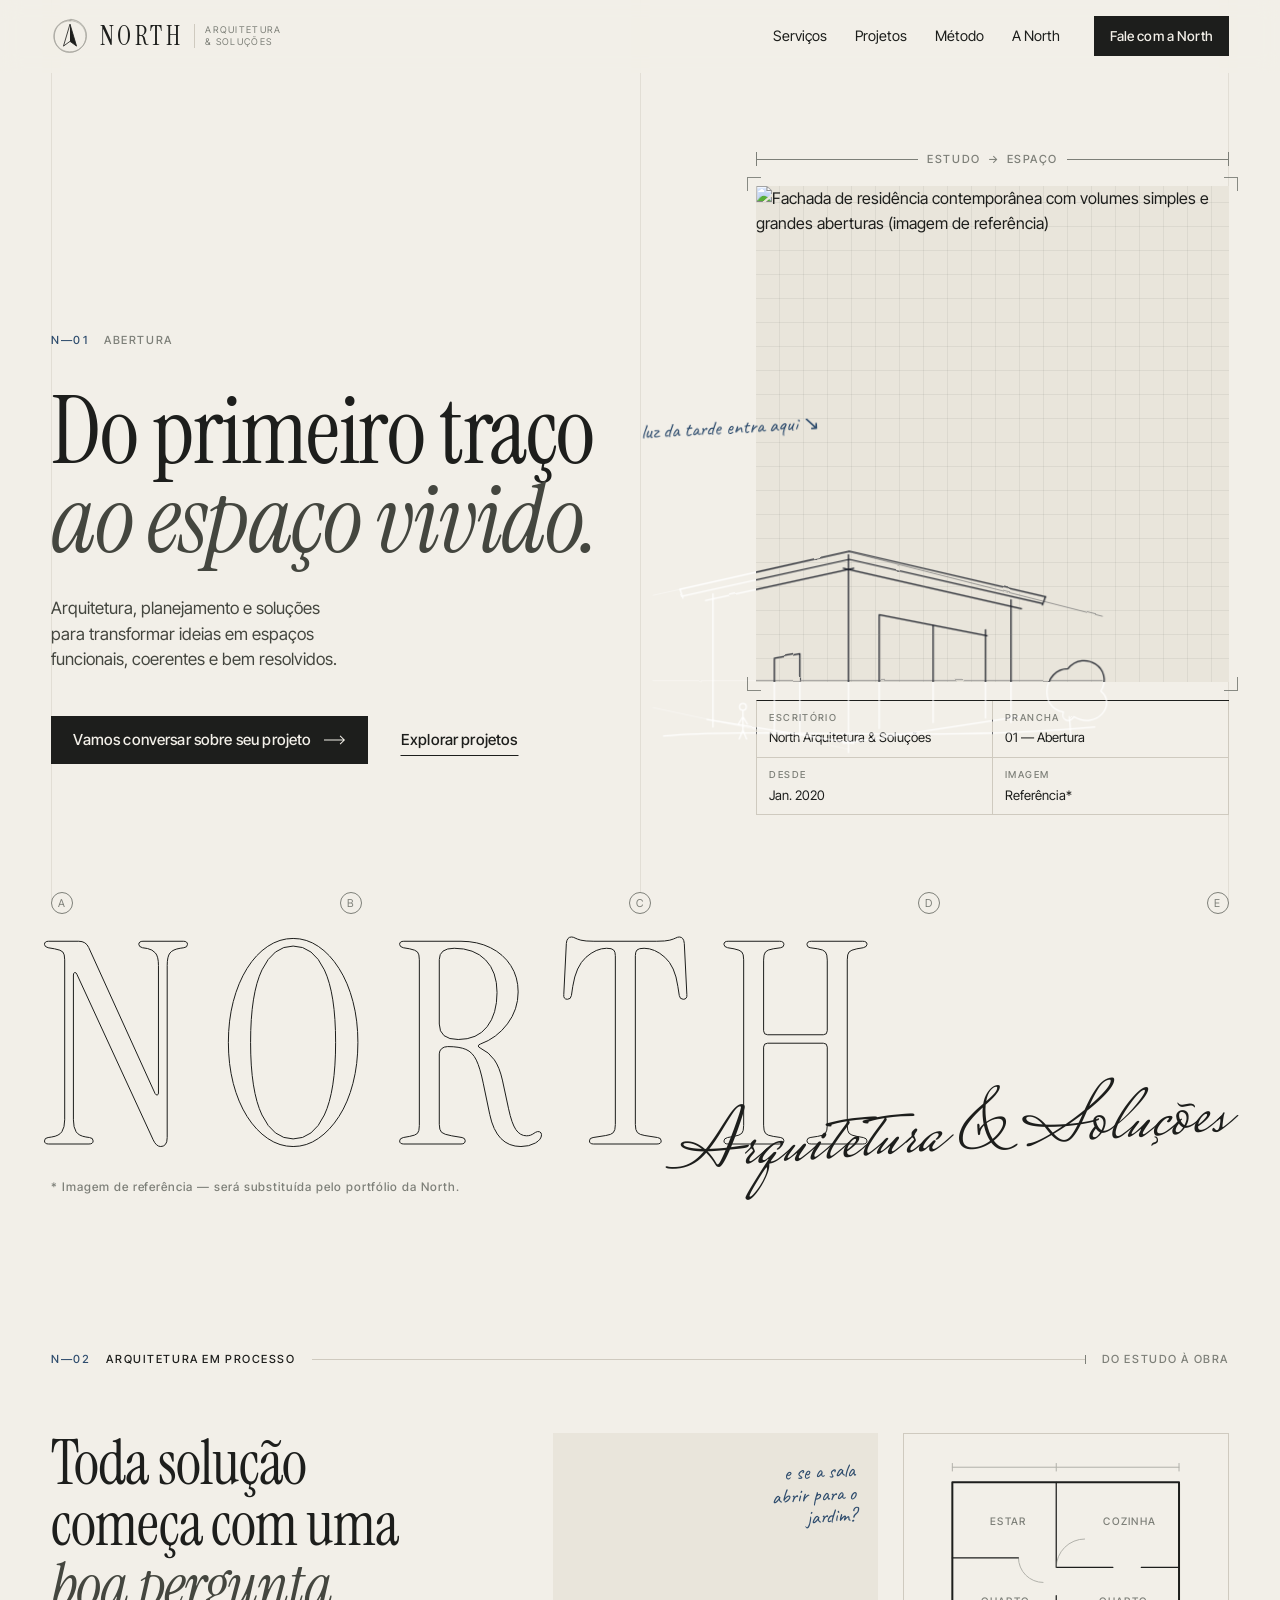
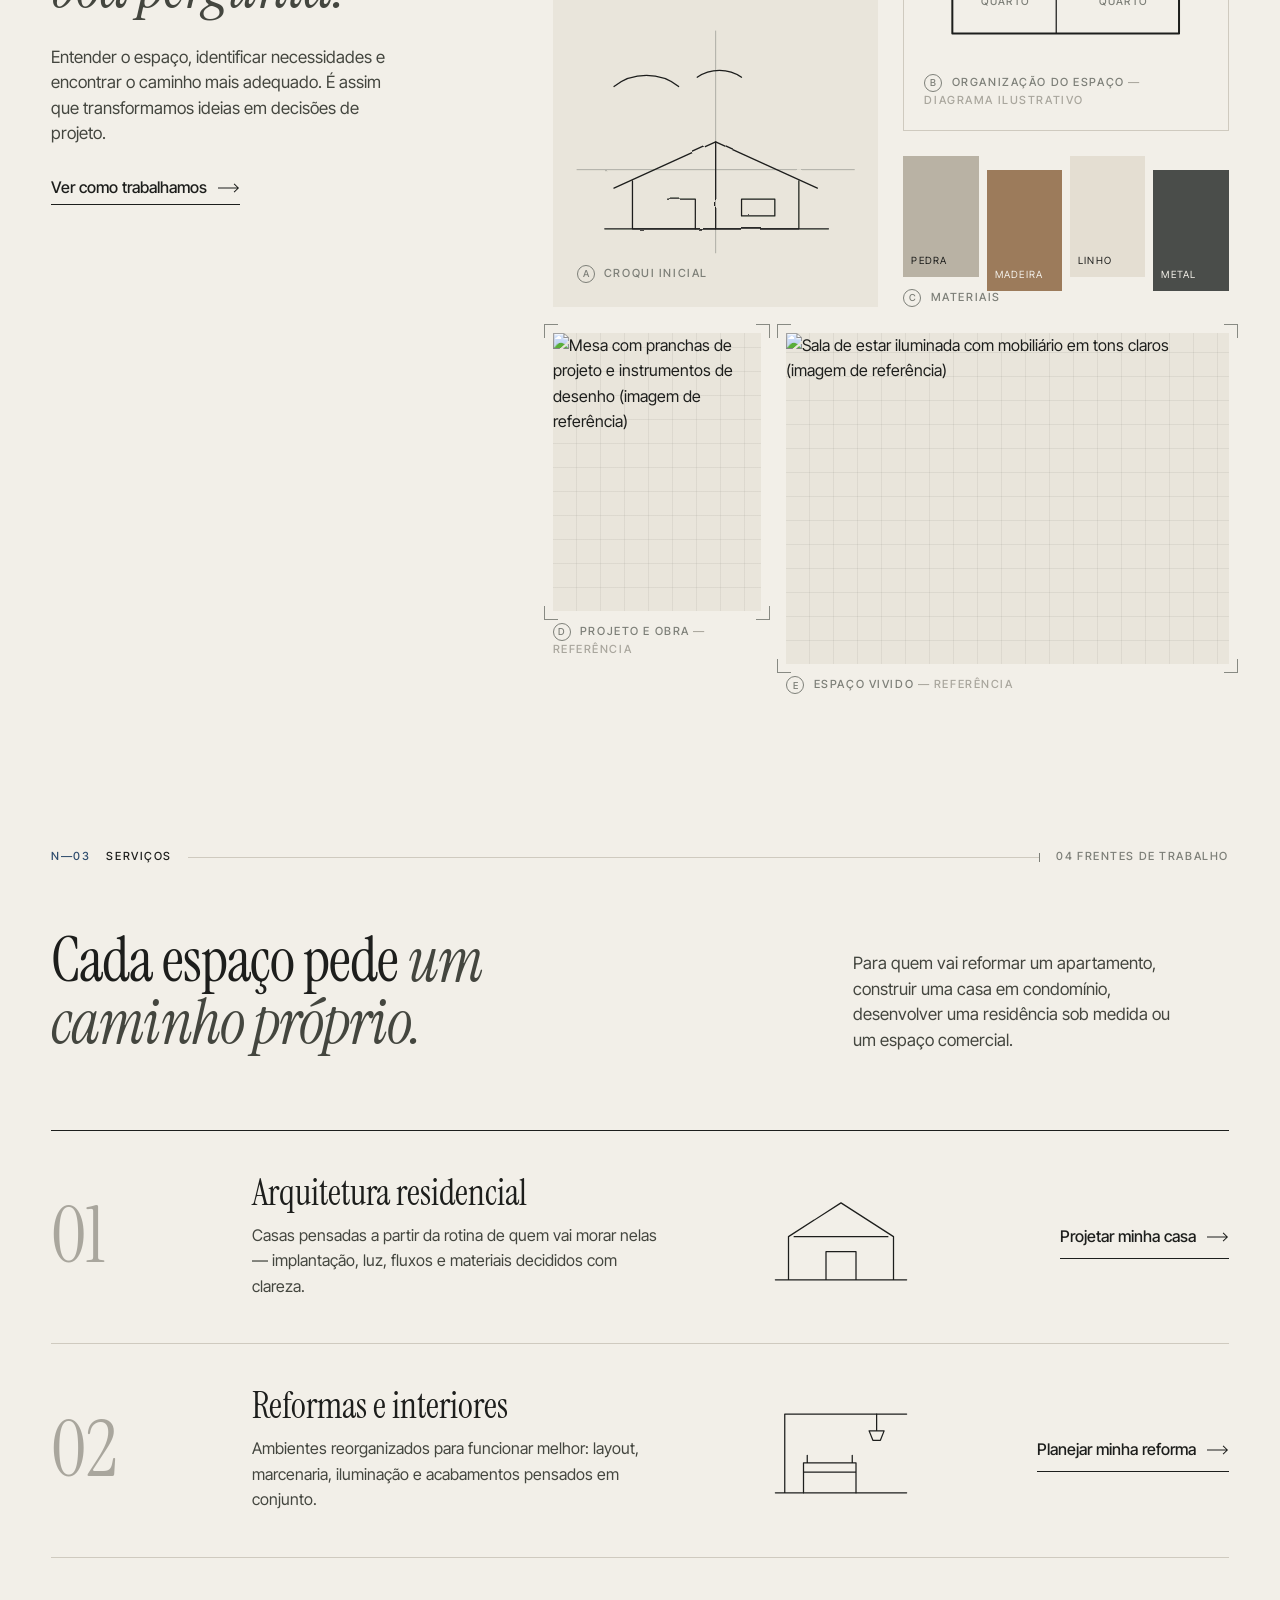
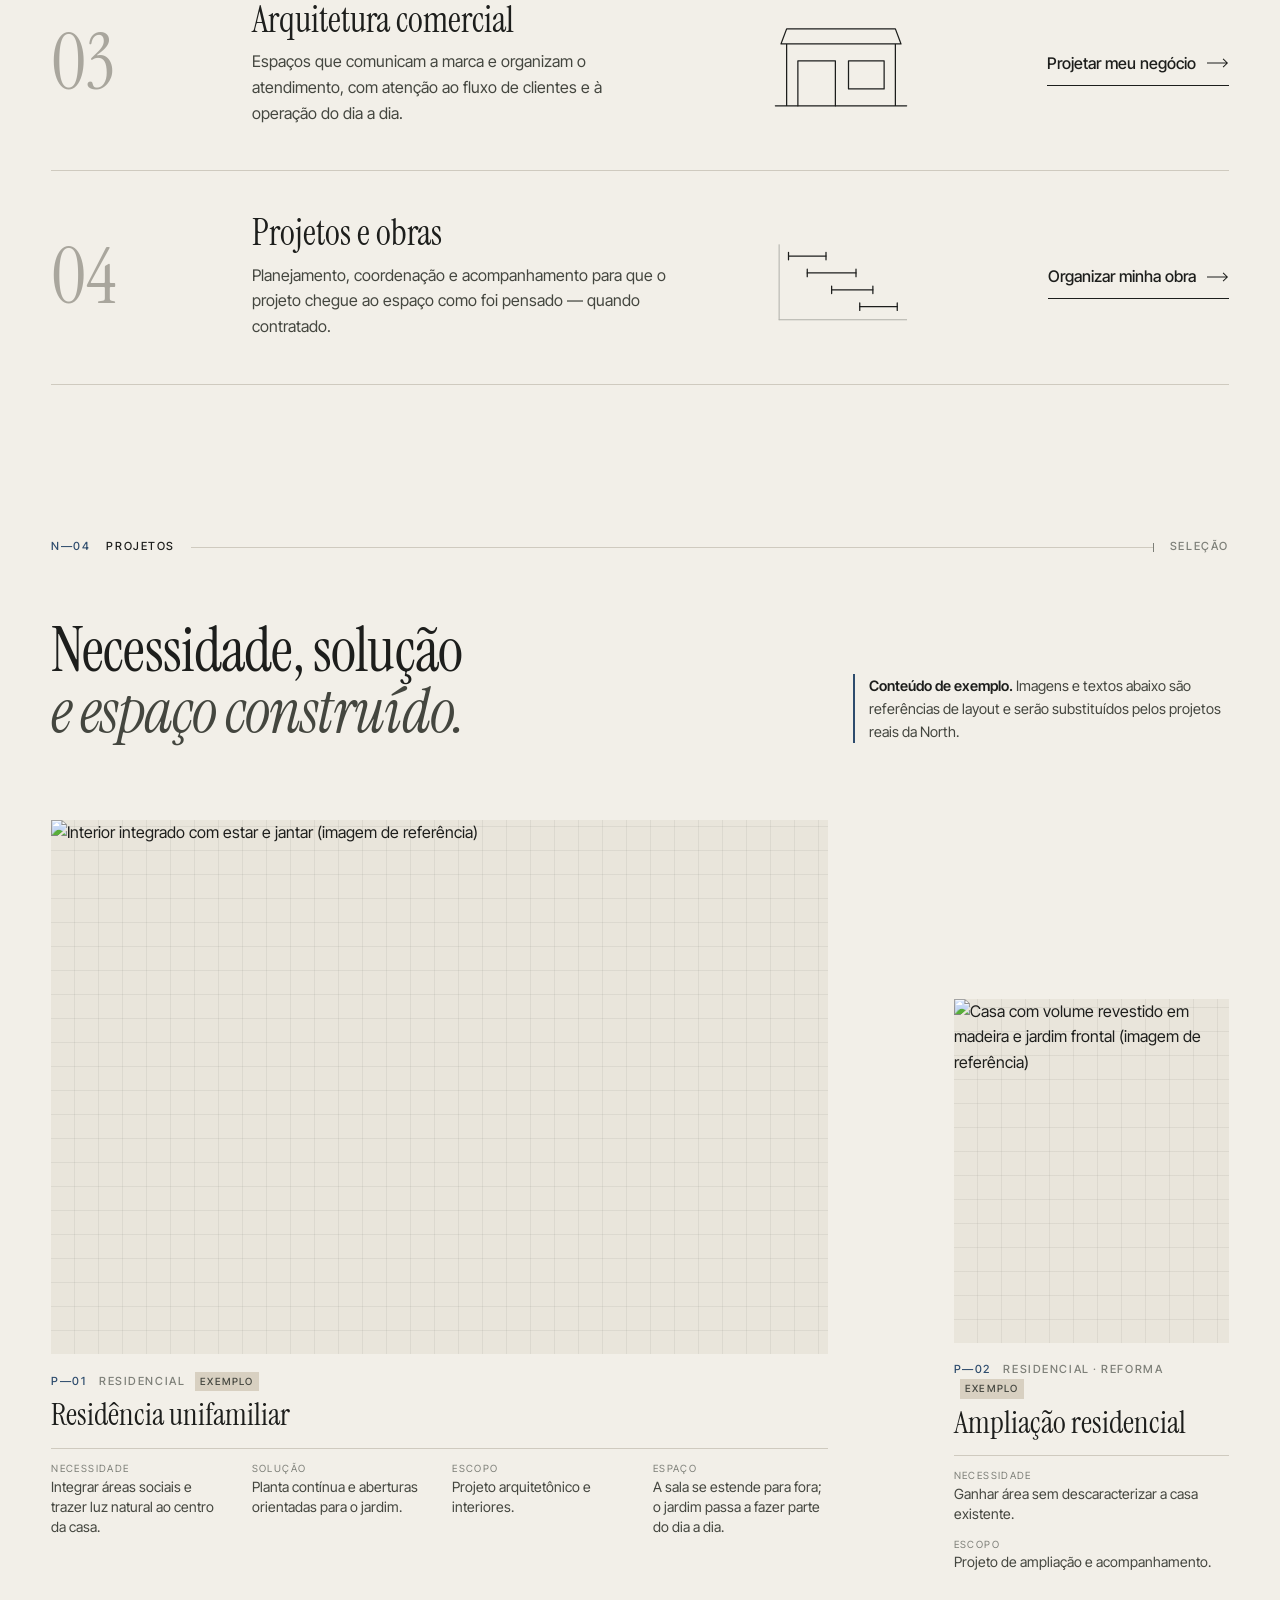
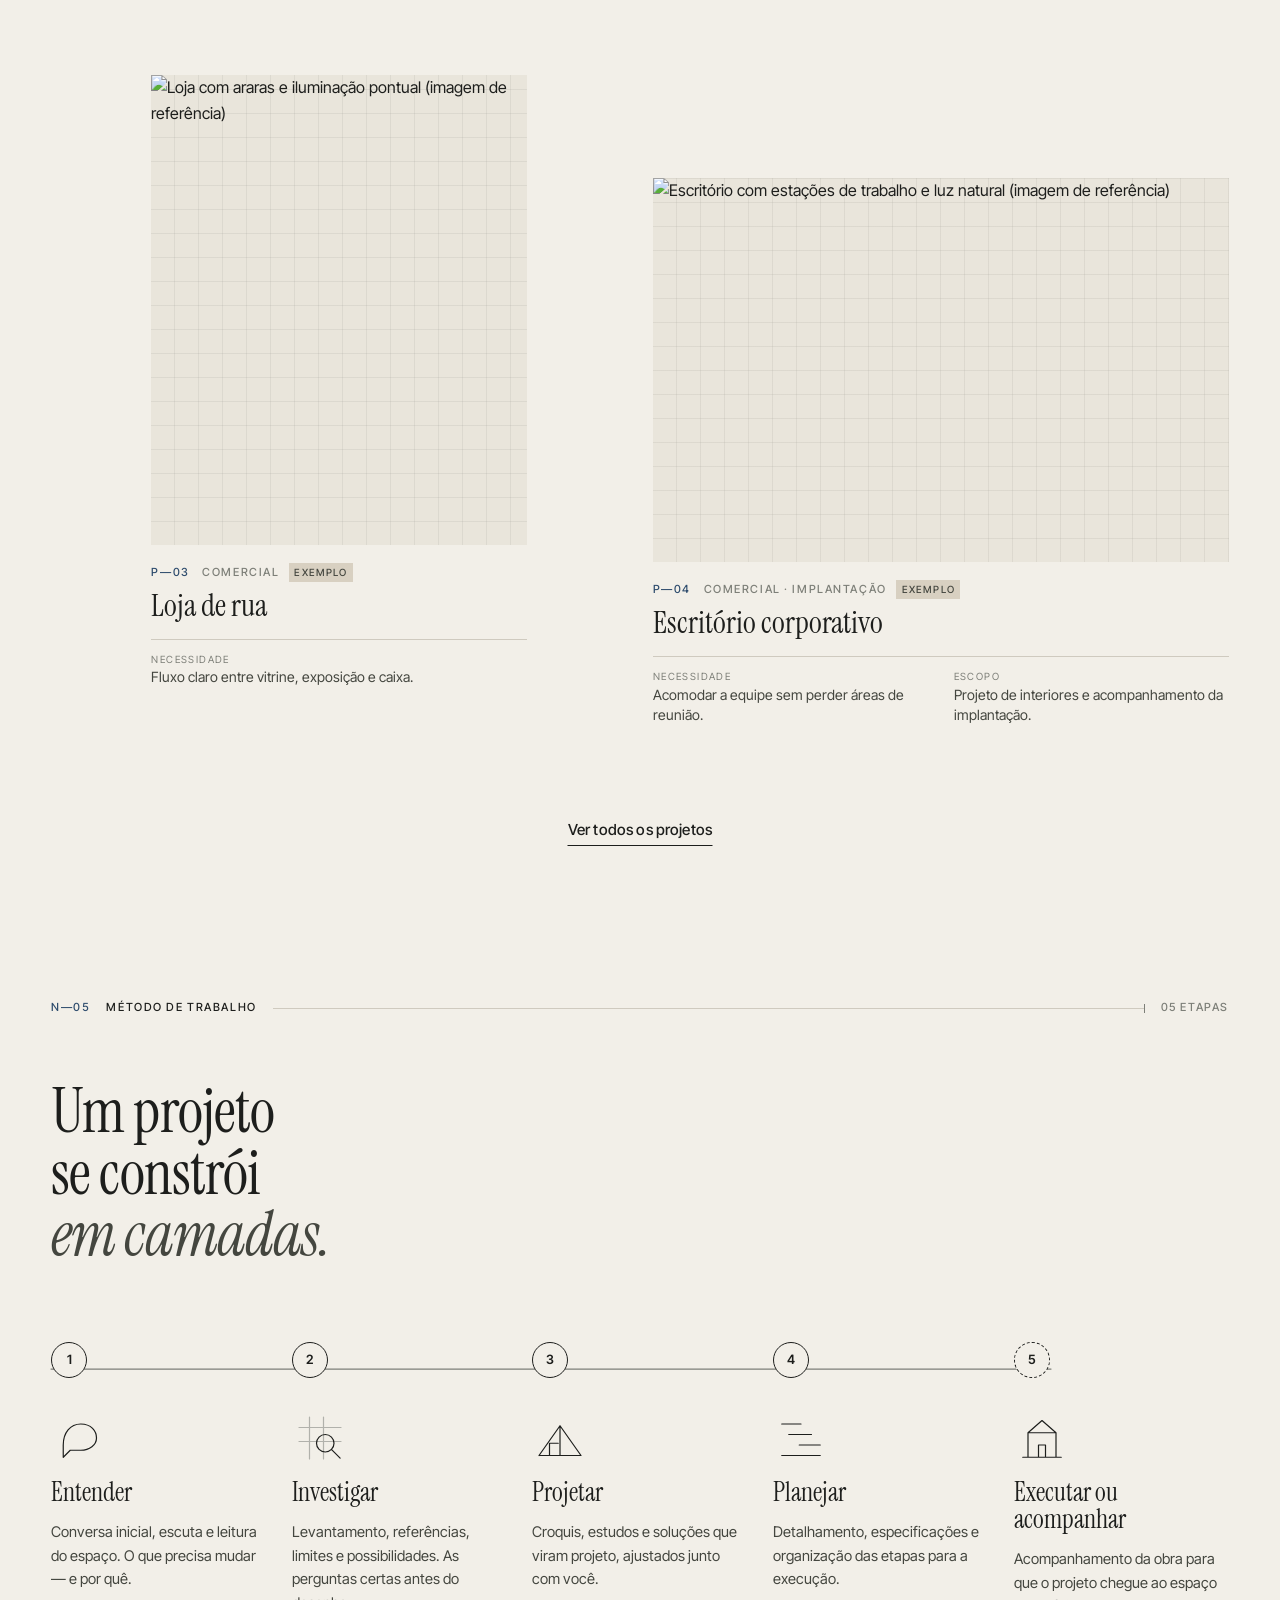
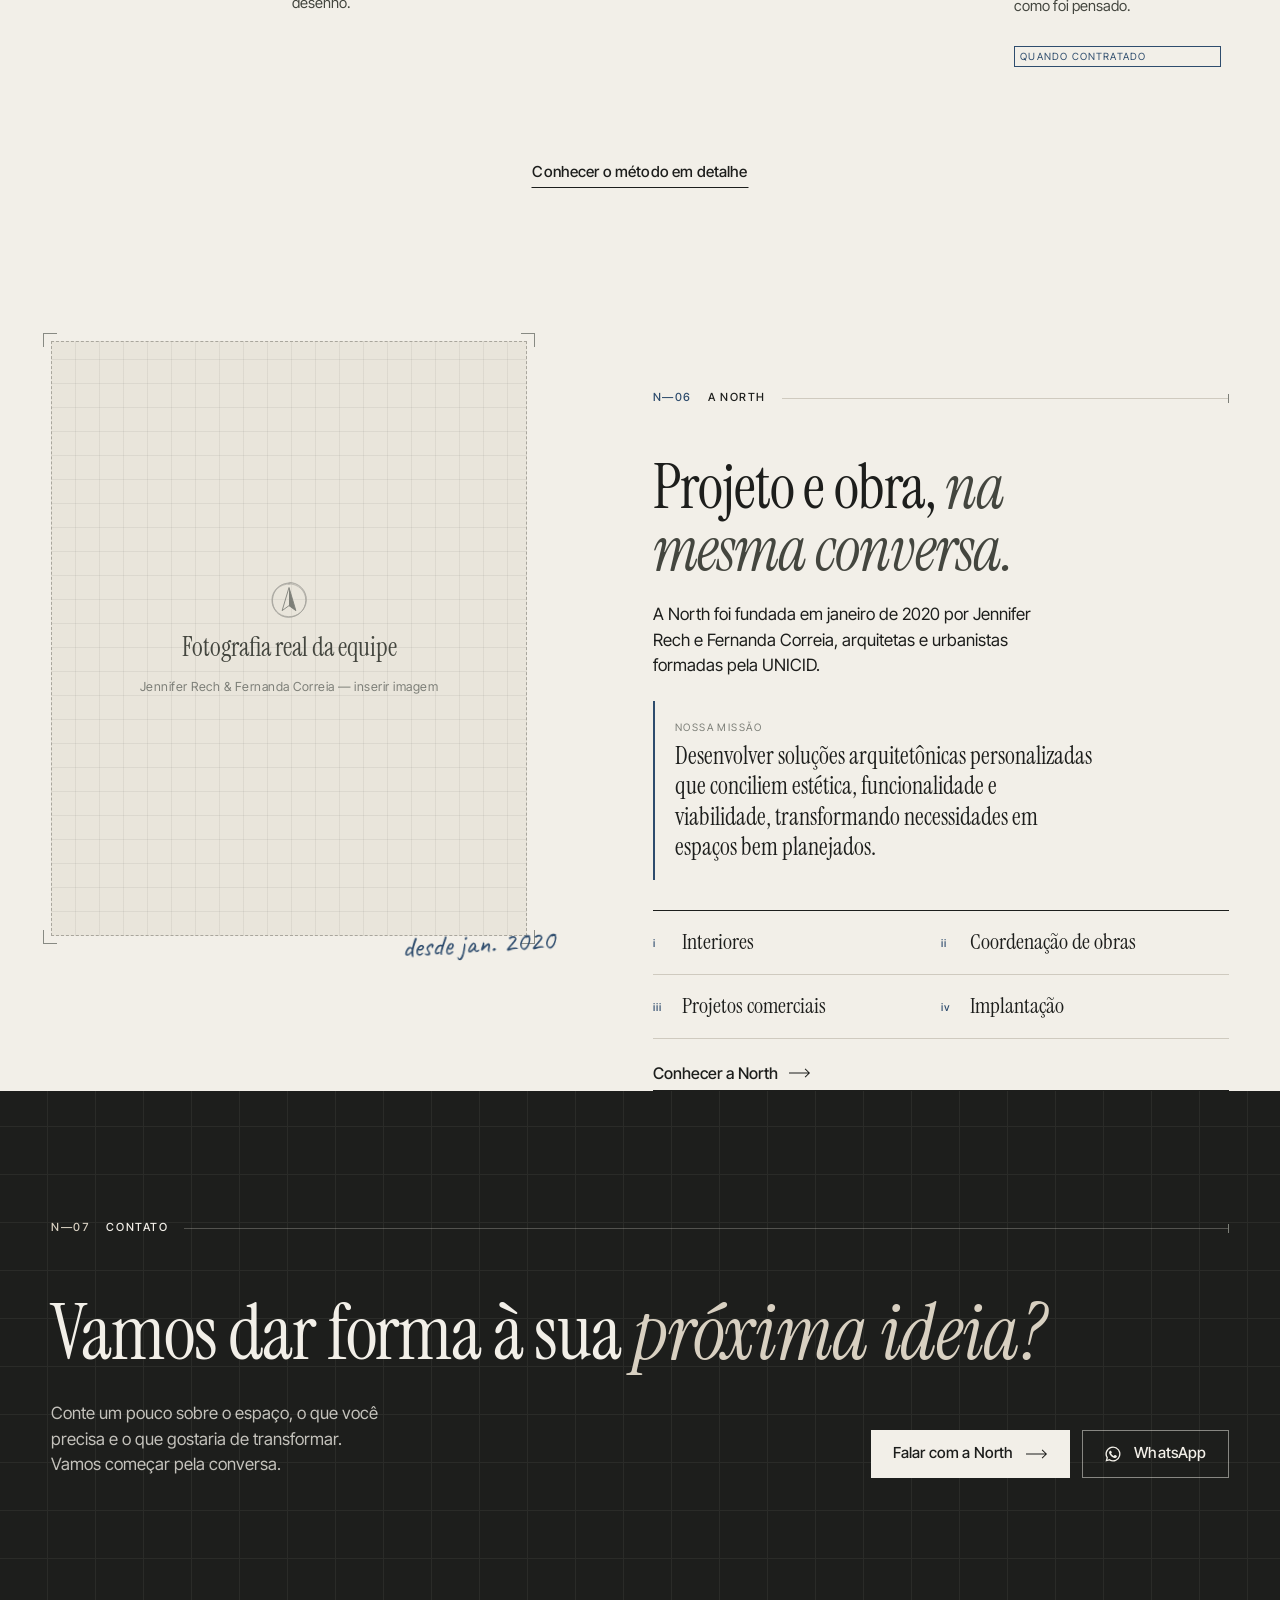
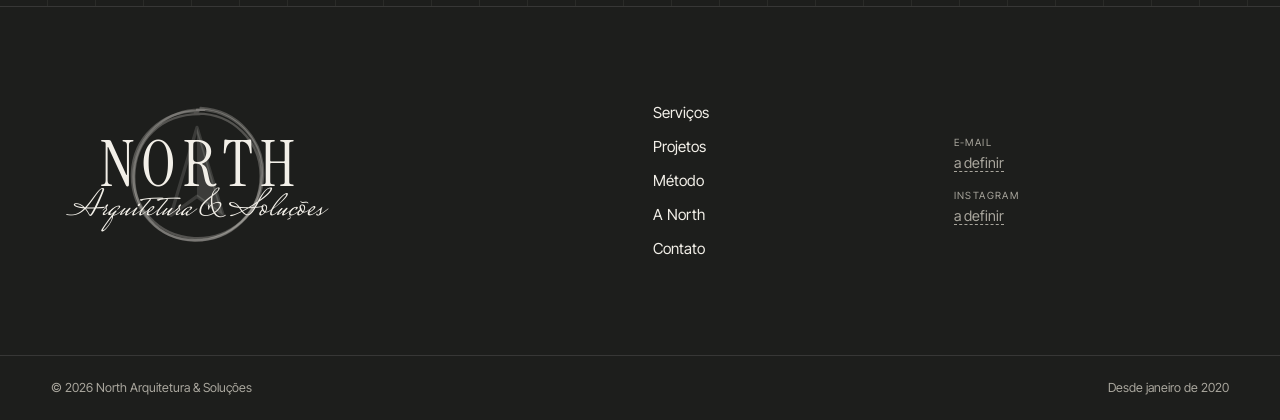
==== commit bc54f1ce: "Atualiza missão, visão, valores e posicionamento - Nova missão, visão e seis valores na página A Nor" ====
--- a/index.html
+++ b/index.html
@@ -4,7 +4,7 @@
   <meta charset="utf-8">
   <meta name="viewport" content="width=device-width, initial-scale=1">
   <title>North Arquitetura &amp; Soluções — Do primeiro traço ao espaço vivido</title>
-  <meta name="description" content="Escritório de arquitetura fundado em 2020 por Jennifer Rech e Fernanda Correia. Arquitetura residencial, reformas e interiores, arquitetura comercial e acompanhamento de projetos e obras.">
+  <meta name="description" content="Escritório de arquitetura fundado em 2020 pelas arquitetas e urbanistas Jennifer Rech e Fernanda Correia. Projetos personalizados para reformas de apartamentos, casas em condomínio, residências e espaços comerciais.">
   <meta name="theme-color" content="#F2EFE8">
   <meta property="og:type" content="website">
   <meta property="og:title" content="North Arquitetura &amp; Soluções">
@@ -27,8 +27,8 @@
     "description": "Arquitetura residencial, reformas e interiores, arquitetura comercial e projetos e obras.",
     "foundingDate": "2020-01",
     "founder": [
-      { "@type": "Person", "name": "Jennifer Rech" },
-      { "@type": "Person", "name": "Fernanda Correia" }
+      { "@type": "Person", "name": "Jennifer Rech", "jobTitle": "Arquiteta e urbanista", "alumniOf": "Universidade Cidade de São Paulo (UNICID)" },
+      { "@type": "Person", "name": "Fernanda Correia", "jobTitle": "Arquiteta e urbanista", "alumniOf": "Universidade Cidade de São Paulo (UNICID)" }
     ]
   }
   </script>
@@ -266,7 +266,7 @@
 
         <div class="services__intro">
           <h2 class="display display--md" id="services-title" data-reveal>Cada espaço pede <em>um caminho próprio.</em></h2>
-          <p class="lead" data-reveal>Da casa nova à reforma de um ambiente, da loja à coordenação da obra: escolha por onde começar.</p>
+          <p class="lead" data-reveal>Para quem vai reformar um apartamento, construir uma casa em condomínio, desenvolver uma residência sob medida ou um espaço comercial.</p>
         </div>
 
         <ol class="service-list">
@@ -500,11 +500,11 @@
           </header>
           <h2 class="display display--md" id="about-title" data-reveal>Projeto e obra, <em>na mesma conversa.</em></h2>
           <p class="lead" data-reveal>
-            A North foi fundada em janeiro de 2020 por Jennifer Rech e Fernanda Correia.
+            A North foi fundada em janeiro de 2020 por Jennifer Rech e Fernanda Correia, arquitetas e urbanistas formadas pela UNICID.
           </p>
           <blockquote class="mission" data-reveal>
             <p class="mission__label">Nossa missão</p>
-            <p class="mission__text">Tornar o projeto arquitetônico uma arquitetura do dia a dia: simples, acessível, maximizando os sonhos e otimizando o tempo.</p>
+            <p class="mission__text">Desenvolver soluções arquitetônicas personalizadas que conciliem estética, funcionalidade e viabilidade, transformando necessidades em espaços bem planejados.</p>
           </blockquote>
           <ul class="skills" data-reveal>
             <li><span>i</span> Interiores</li>
--- a/assets/css/styles.css
+++ b/assets/css/styles.css
@@ -765,9 +765,24 @@
   .mvv__item + .mvv__item { border-left: 0; padding-left: 0; border-top: 1px solid var(--hair); margin-top: 28px; }
 }
 
+.mvv .mvv__grid { grid-template-columns: repeat(2, minmax(0, 1fr)); }
+.mvv .mvv__text { font-family: var(--f-serif); font-size: clamp(1.3rem, 1.8vw, 1.65rem); line-height: 1.3; color: var(--ink); max-width: 30ch; }
+.values { margin-top: clamp(56px, 7vw, 104px); }
+.values__title { display: flex; align-items: baseline; gap: 1rem; font-family: var(--f-serif); font-weight: 400; font-size: clamp(2.2rem, 3.6vw, 3.4rem); line-height: 1; padding-bottom: 24px; border-bottom: 1px solid var(--ink); }
+.values__grid { display: grid; grid-template-columns: repeat(3, minmax(0, 1fr)); column-gap: var(--gap); }
+.value { display: grid; align-content: start; gap: 10px; padding: clamp(24px, 3vw, 36px) 0; border-bottom: 1px solid var(--hair); }
+.value__idx { font-size: .7rem; letter-spacing: .12em; color: var(--accent); }
+.value__h { font-family: var(--f-serif); font-weight: 400; font-size: clamp(1.5rem, 2vw, 1.85rem); line-height: 1.1; }
+.value p { color: var(--ink-2); font-size: .95rem; max-width: 38ch; }
+@media (max-width: 920px) {
+  .mvv .mvv__grid { grid-template-columns: 1fr; }
+  .values__grid { grid-template-columns: repeat(2, minmax(0, 1fr)); }
+}
+@media (max-width: 560px) { .values__grid { grid-template-columns: 1fr; } }
+
 .mission { margin: 0; padding: 18px 0 18px 20px; border-left: 2px solid var(--accent); }
 .mission__label { font-size: .64rem; letter-spacing: .14em; text-transform: uppercase; color: var(--tech); margin-bottom: 6px; }
-.mission__text { font-family: var(--f-serif); font-size: clamp(1.35rem, 1.9vw, 1.7rem); line-height: 1.25; max-width: 30ch; }
+.mission__text { font-family: var(--f-serif); font-size: clamp(1.35rem, 1.9vw, 1.7rem); line-height: 1.25; max-width: 38ch; }
 
 /* Sócias */
 .founders { padding-bottom: var(--section); }
@@ -777,6 +792,7 @@
 .founder__photo { aspect-ratio: 4 / 5; margin-bottom: 12px; }
 .founder__name { font-family: var(--f-serif); font-weight: 400; font-size: 2rem; line-height: 1; }
 .founder__role { font-size: .72rem; letter-spacing: .14em; text-transform: uppercase; color: var(--tech); }
+.founder__bio { font-size: .92rem; color: var(--ink-2); }
 .founders__sign { grid-column: 10 / span 3; align-self: center; justify-self: center; }
 @media (max-width: 920px) {
   .founder { grid-column: span 6; }
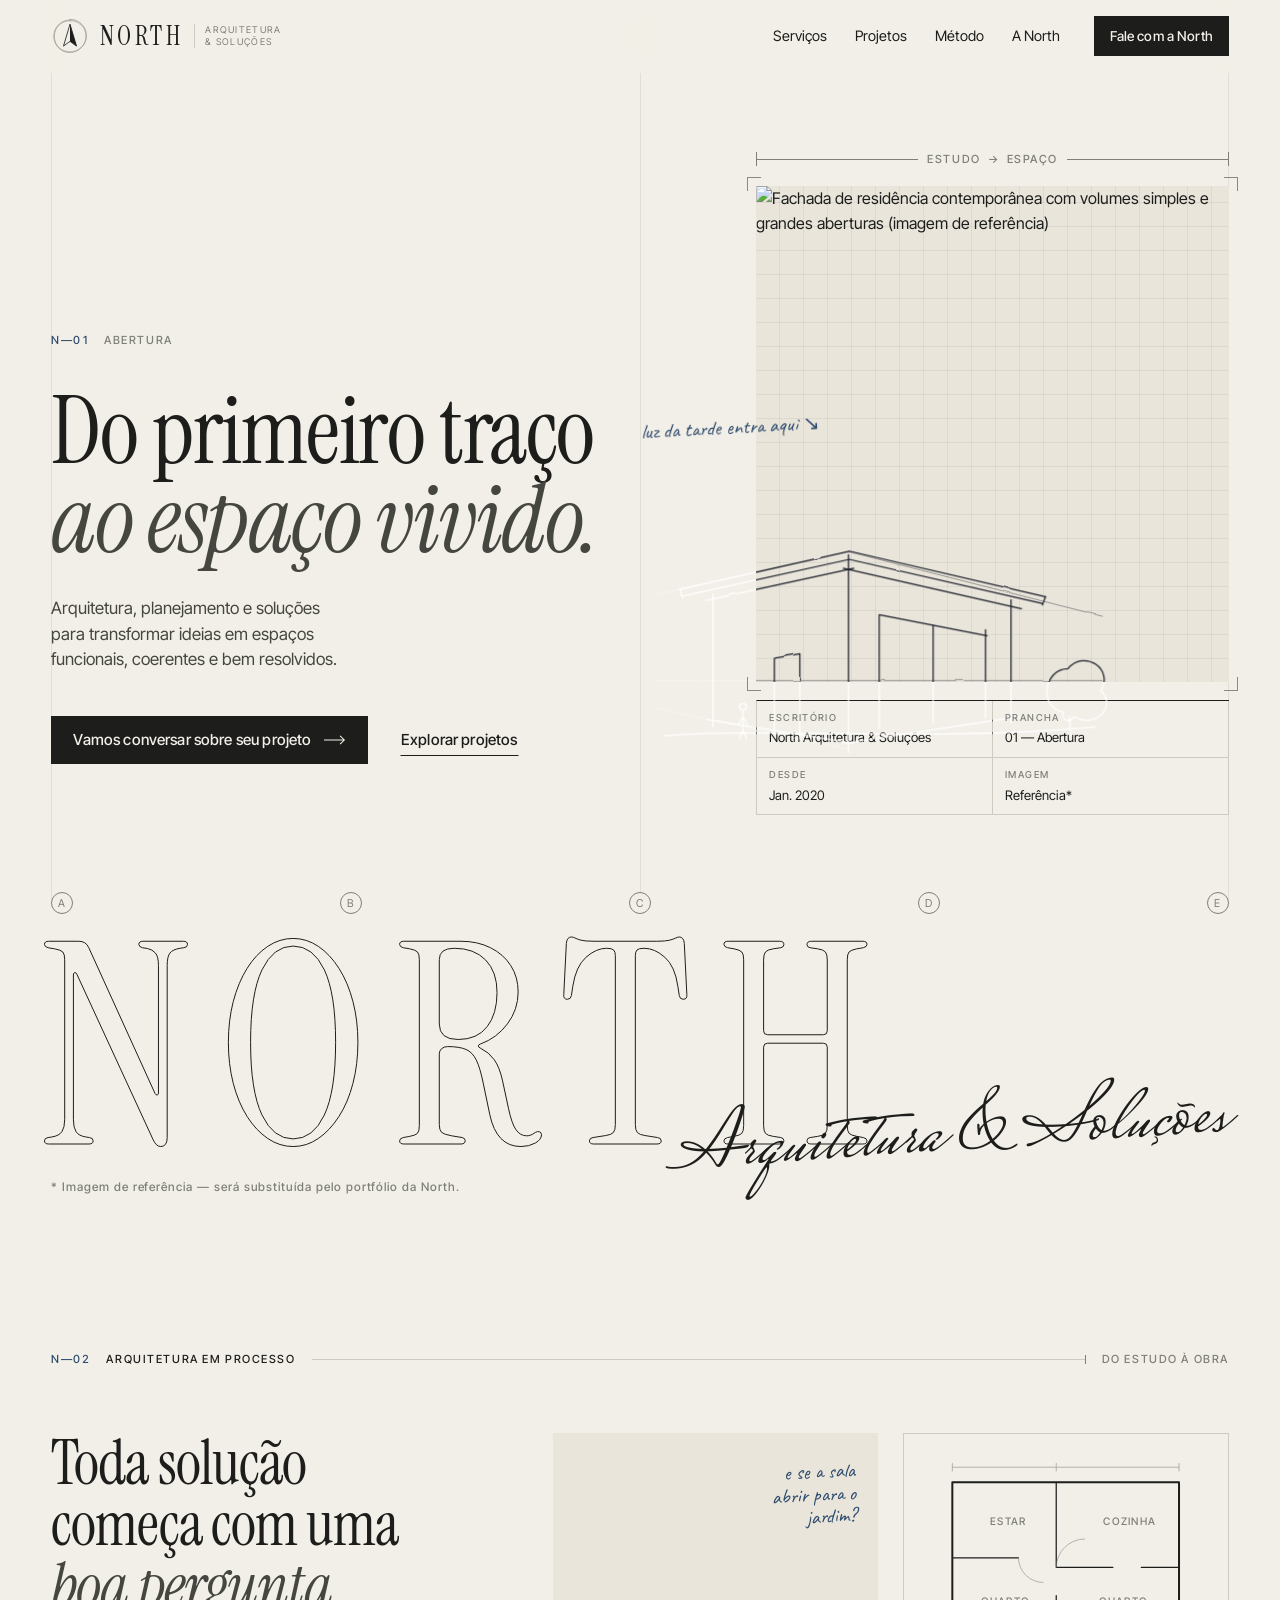
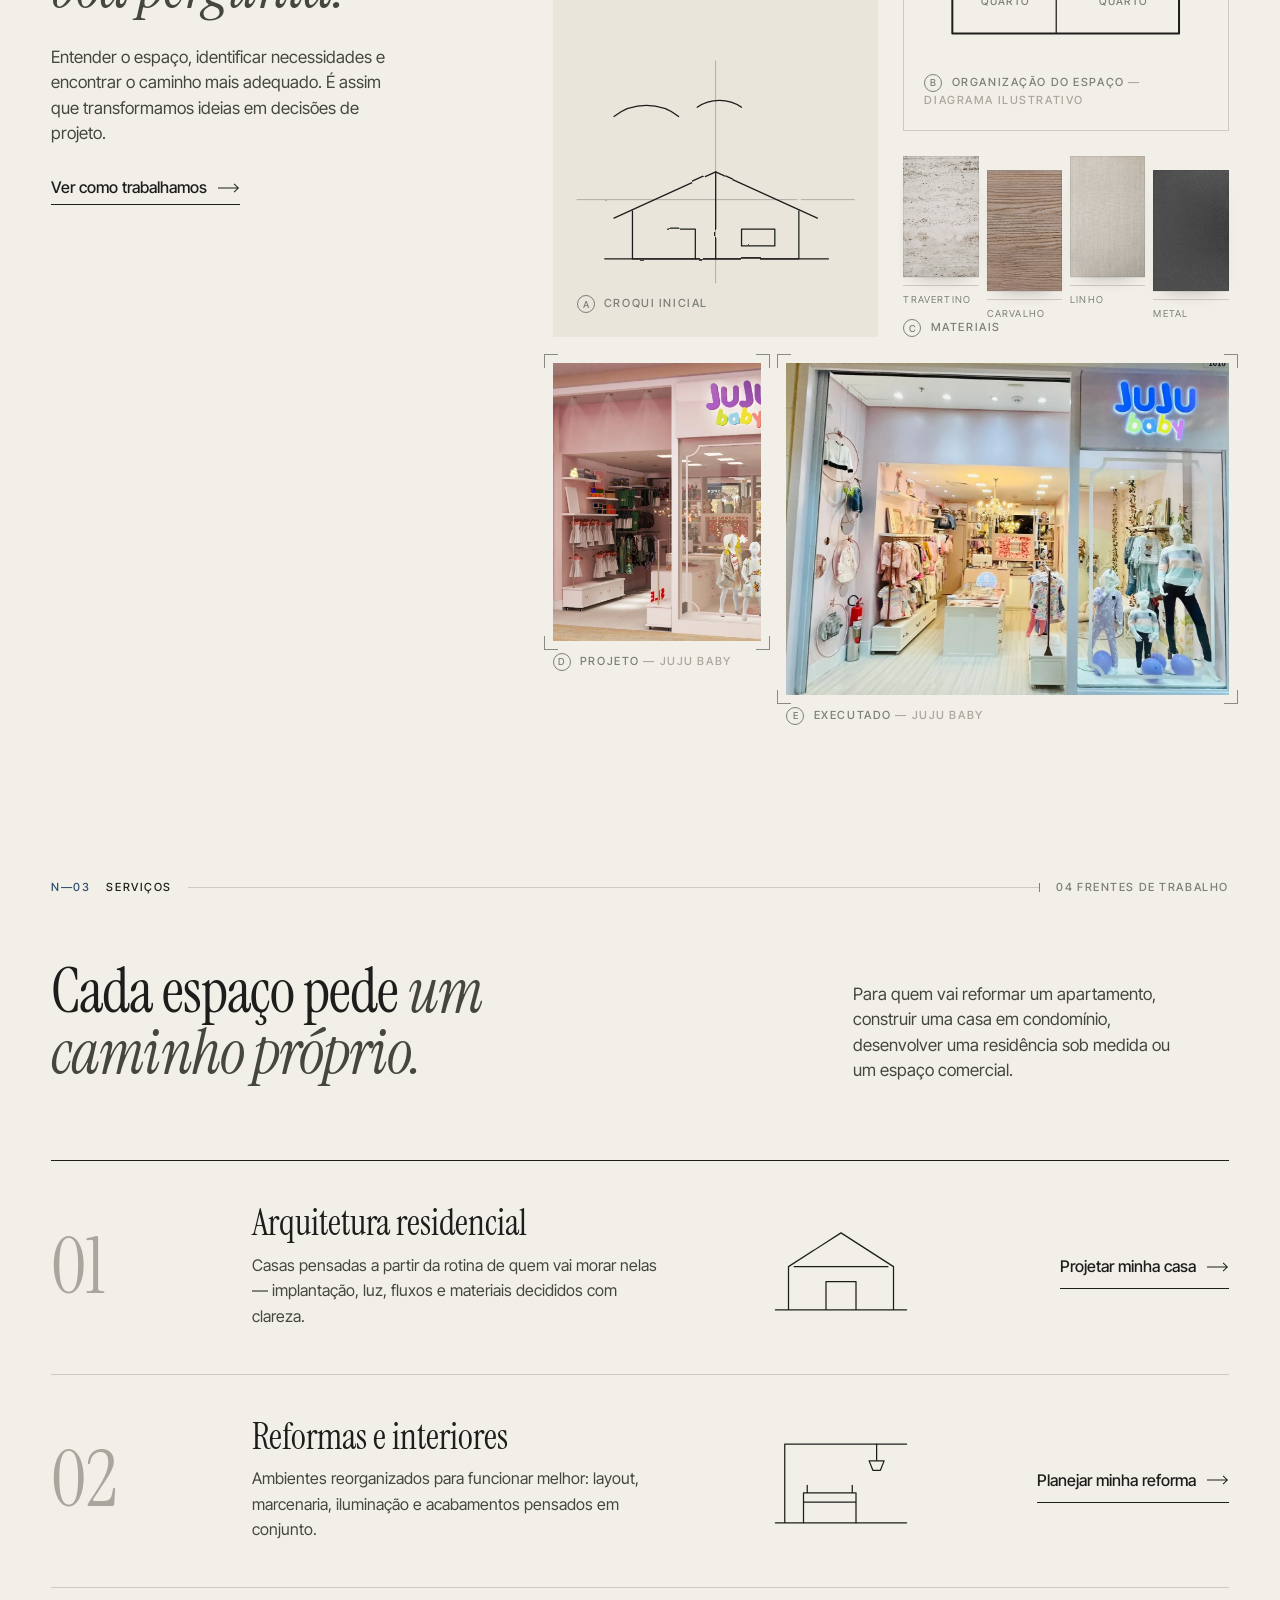
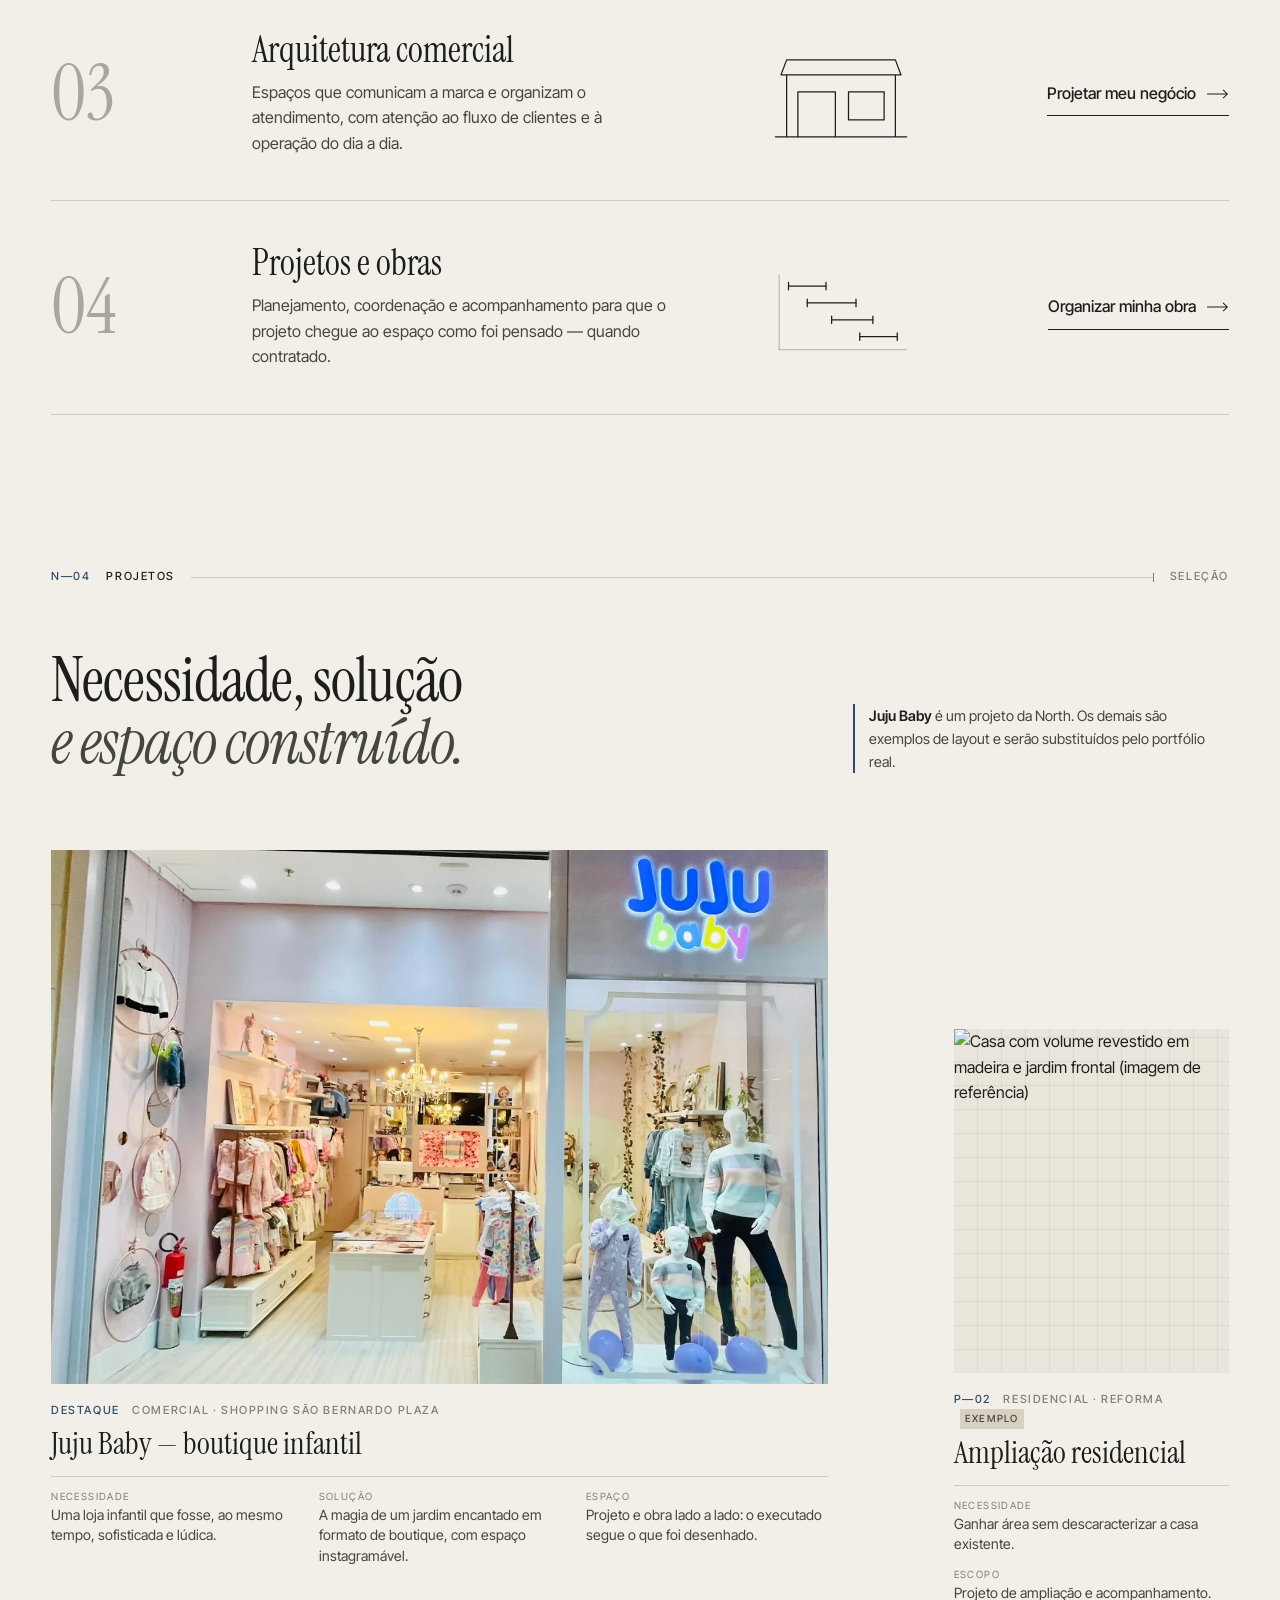
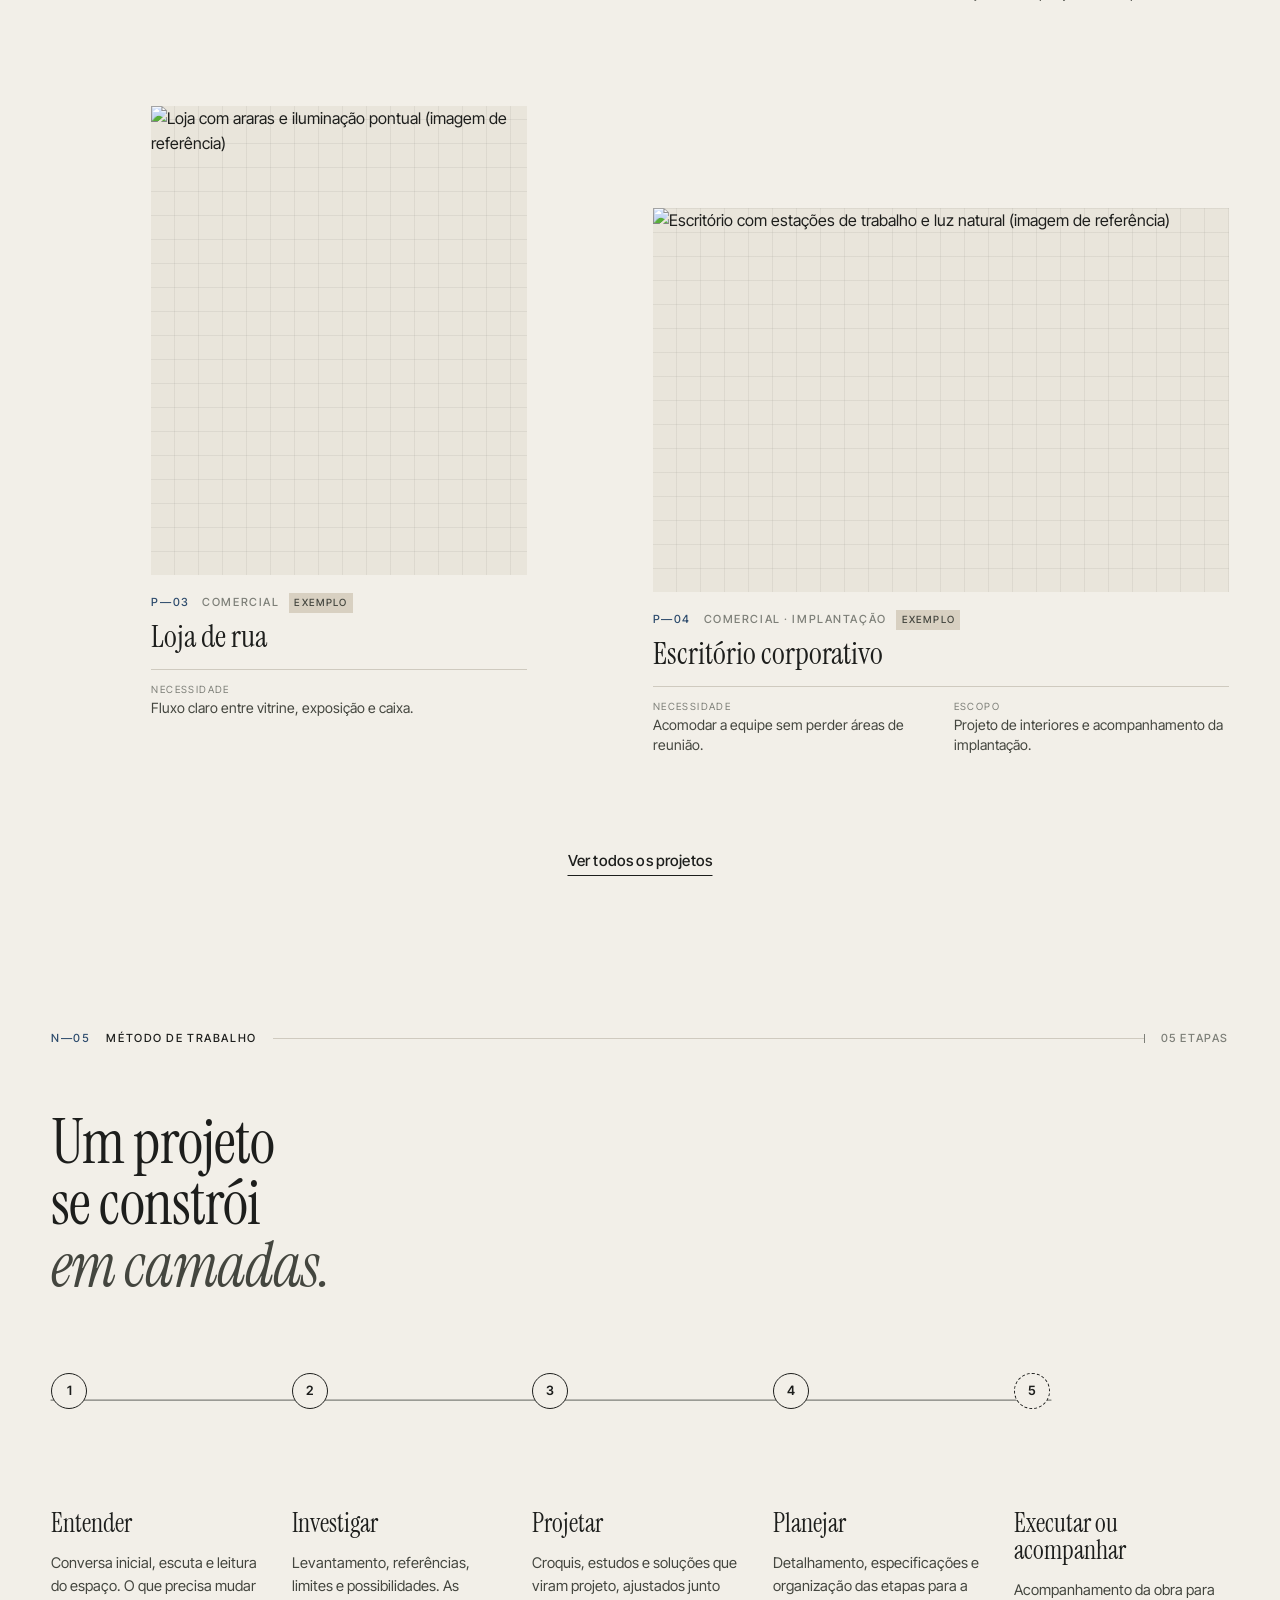
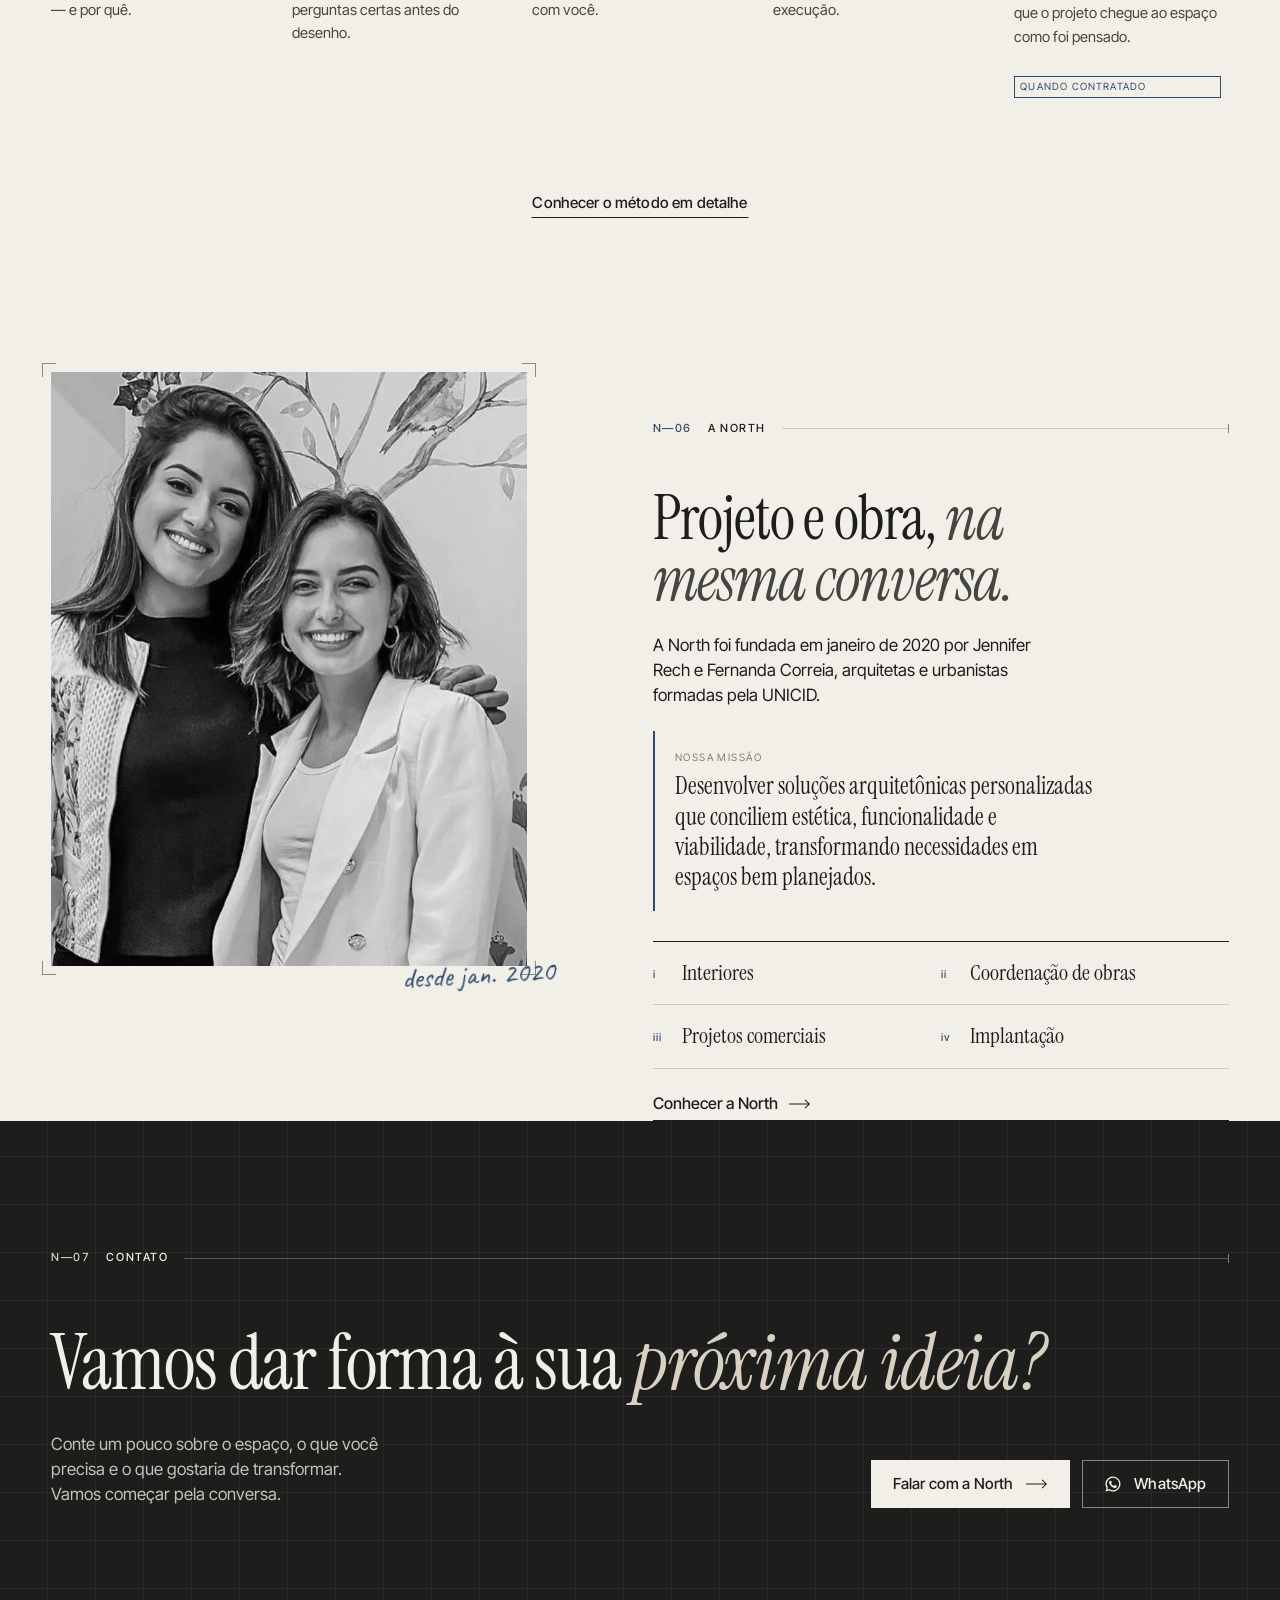
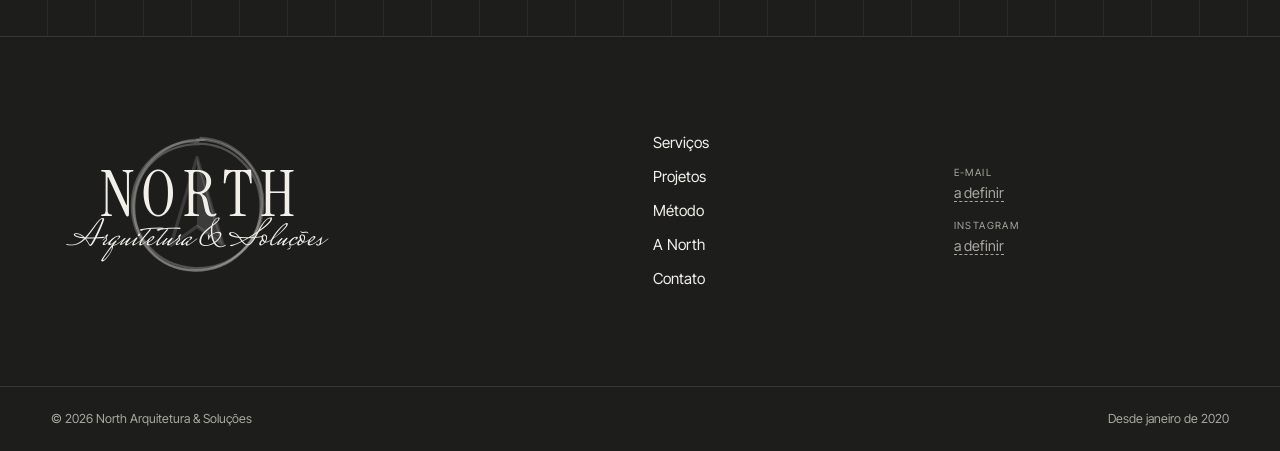
==== commit c148449d: "Favicon completo, texturas reais, foto da equipe e projeto Juju Baby - Favicon em SVG, PNG, ICO e íc" ====
--- a/index.html
+++ b/index.html
@@ -11,7 +11,11 @@
   <meta property="og:description" content="Do primeiro traço ao espaço vivido. Arquitetura, planejamento e soluções para transformar ideias em espaços funcionais.">
   <meta property="og:locale" content="pt_BR">
   <!-- TODO: og:image e og:url quando o domínio e as fotos reais estiverem definidos -->
+  <link rel="icon" href="favicon.ico" sizes="48x48">
   <link rel="icon" href="assets/img/favicon.svg" type="image/svg+xml">
+  <link rel="icon" href="assets/img/favicon-32.png" type="image/png" sizes="32x32">
+  <link rel="apple-touch-icon" href="assets/img/apple-touch-icon.png">
+  <link rel="manifest" href="site.webmanifest">
 
   <script>document.documentElement.classList.add("js")</script>
   <link rel="preconnect" href="https://fonts.googleapis.com">
@@ -225,29 +229,29 @@
             </li>
 
             <li class="tile tile--materials" data-reveal>
-              <ul class="swatches" aria-label="Amostras de materiais (ilustrativas)">
-                <li style="--c:#B9B2A4">Pedra</li>
-                <li style="--c:#9C7B5B">Madeira</li>
-                <li style="--c:#E4DED2">Linho</li>
-                <li style="--c:#4A4D4A">Metal</li>
+              <ul class="swatches" aria-label="Amostras de materiais">
+                <li><span class="swatch" style="background-image:url(assets/img/materiais/pedra-travertino.webp)"></span><span class="swatch__name">Travertino</span></li>
+                <li><span class="swatch" style="background-image:url(assets/img/materiais/madeira-carvalho.webp)"></span><span class="swatch__name">Carvalho</span></li>
+                <li><span class="swatch" style="background-image:url(assets/img/materiais/linho.webp)"></span><span class="swatch__name">Linho</span></li>
+                <li><span class="swatch" style="background-image:url(assets/img/materiais/metal-grafite.webp)"></span><span class="swatch__name">Metal</span></li>
               </ul>
               <p class="tile__cap"><span>c</span> Materiais</p>
             </li>
 
             <li class="tile tile--photo tile--site" data-reveal>
               <figure class="frame">
-                <img src="https://images.unsplash.com/photo-1503387762-592deb58ef4e?auto=format&fit=crop&w=900&q=70"
-                     alt="Mesa com pranchas de projeto e instrumentos de desenho (imagem de referência)" loading="lazy" width="900" height="700">
+                <img src="assets/img/projetos/juju-baby-projeto.webp"
+                     alt="Render do projeto da fachada da loja Juju Baby" loading="lazy" width="1166" height="1035">
               </figure>
-              <p class="tile__cap"><span>d</span> Projeto e obra <em>— referência</em></p>
+              <p class="tile__cap"><span>d</span> Projeto <em>— Juju Baby</em></p>
             </li>
 
             <li class="tile tile--photo tile--done" data-reveal>
               <figure class="frame">
-                <img src="https://images.unsplash.com/photo-1600210492486-724fe5c67fb0?auto=format&fit=crop&w=1100&q=70"
-                     alt="Sala de estar iluminada com mobiliário em tons claros (imagem de referência)" loading="lazy" width="1100" height="800">
+                <img src="assets/img/projetos/juju-baby-executado.webp"
+                     alt="Fachada da loja Juju Baby executada, no Shopping São Bernardo Plaza" loading="lazy" width="1340" height="1005">
               </figure>
-              <p class="tile__cap"><span>e</span> Espaço vivido <em>— referência</em></p>
+              <p class="tile__cap"><span>e</span> Executado <em>— Juju Baby</em></p>
             </li>
           </ol>
         </div>
@@ -336,31 +340,29 @@
         <div class="projects__intro">
           <h2 class="display display--md" id="projects-title" data-reveal>Necessidade, solução <em>e espaço construído.</em></h2>
           <p class="notice" data-reveal>
-            <strong>Conteúdo de exemplo.</strong> Imagens e textos abaixo são referências de layout e serão substituídos pelos projetos reais da North.
+            <strong>Juju Baby</strong> é um projeto da North. Os demais são exemplos de layout e serão substituídos pelo portfólio real.
           </p>
         </div>
 
         <div class="project-grid">
           <article class="project project--xl" data-reveal>
-            <a class="project__link" href="projetos.html#p-01" aria-label="P—01, Residência unifamiliar: ver projeto">
+            <a class="project__link" href="projetos.html#juju-baby" aria-label="Juju Baby, boutique infantil: ver projeto">
               <figure class="frame project__frame">
-                <img src="https://images.unsplash.com/photo-1600607687939-ce8a6c25118c?auto=format&fit=crop&w=1600&q=70"
-                     alt="Interior integrado com estar e jantar (imagem de referência)" loading="lazy" width="1600" height="1100">
+                <img src="assets/img/projetos/juju-baby-executado.webp"
+                     alt="Fachada executada da loja Juju Baby, com vitrine emoldurada e arcos com roupas suspensas" loading="lazy" width="1340" height="1005">
                 <svg class="project__marks" viewBox="0 0 100 100" preserveAspectRatio="none" aria-hidden="true"><path d="M50 0V100M0 50H100"/></svg>
               </figure>
             </a>
             <div class="project__meta">
-              <p class="project__id"><span>P—01</span> Residencial <span class="tag">Exemplo</span></p>
-              <h3 class="project__title">Residência unifamiliar</h3>
+              <p class="project__id"><span>Destaque</span> Comercial · Shopping São Bernardo Plaza</p>
+              <h3 class="project__title">Juju Baby — boutique infantil</h3>
               <dl class="project__facts">
-                <div><dt>Necessidade</dt><dd>Integrar áreas sociais e trazer luz natural ao centro da casa.</dd></div>
-                <div><dt>Solução</dt><dd>Planta contínua e aberturas orientadas para o jardim.</dd></div>
-                <div><dt>Escopo</dt><dd>Projeto arquitetônico e interiores.</dd></div>
-                <div><dt>Espaço</dt><dd>A sala se estende para fora; o jardim passa a fazer parte do dia a dia.</dd></div>
+                <div><dt>Necessidade</dt><dd>Uma loja infantil que fosse, ao mesmo tempo, sofisticada e lúdica.</dd></div>
+                <div><dt>Solução</dt><dd>A magia de um jardim encantado em formato de boutique, com espaço instagramável.</dd></div>
+                <div><dt>Espaço</dt><dd>Projeto e obra lado a lado: o executado segue o que foi desenhado.</dd></div>
               </dl>
             </div>
           </article>
-
           <article class="project project--md project--offset" data-reveal>
             <a class="project__link" href="projetos.html#p-02" aria-label="P—02, Ampliação residencial: ver projeto">
               <figure class="frame project__frame">
@@ -481,13 +483,8 @@
     <section class="section about" id="a-north" aria-labelledby="about-title">
       <div class="container about__grid">
         <div class="about__visual" data-reveal>
-          <!-- Espaço reservado para a fotografia real de Jennifer e Fernanda -->
-          <figure class="frame frame--slot about__photo">
-            <figcaption>
-              <svg class="i i--lg" aria-hidden="true"><use href="#i-north"/></svg>
-              <span>Fotografia real da equipe</span>
-              <small>Jennifer Rech &amp; Fernanda Correia — inserir imagem</small>
-            </figcaption>
+          <figure class="frame about__photo">
+            <img src="assets/img/equipe/equipe-jennifer-fernanda.webp" alt="Jennifer Rech e Fernanda Correia, sócias-fundadoras da North, lado a lado e sorrindo" loading="lazy" width="742" height="1080">
           </figure>
           <p class="note about__note" aria-hidden="true">desde jan. 2020</p>
         </div>
--- a/assets/css/styles.css
+++ b/assets/css/styles.css
@@ -386,13 +386,18 @@
 .tile--site .frame { aspect-ratio: 3 / 4; }
 
 .swatches { display: grid; grid-template-columns: repeat(4, 1fr); gap: 8px; }
-.swatches li {
-  aspect-ratio: 1 / 1.6; background: var(--c); position: relative;
-  display: flex; align-items: flex-end; padding: 8px;
-  font-size: .62rem; letter-spacing: .12em; text-transform: uppercase; color: var(--ink);
-  transition: transform .5s var(--ease);
-}
-.swatches li:nth-child(2), .swatches li:nth-child(4) { color: var(--paper); }
+/* Amostras: textura real + etiqueta técnica, como uma placa de material */
+.swatches li { display: grid; gap: 8px; transition: transform .5s var(--ease); }
+.swatch {
+  display: block; aspect-ratio: 1 / 1.6; position: relative;
+  background: var(--paper-2) center / cover no-repeat;
+  box-shadow: 0 1px 0 rgba(29,30,28,.06), 0 10px 18px -14px rgba(29,30,28,.45);
+  filter: saturate(.88);
+  transition: filter .5s;
+}
+.swatch::after { content: ""; position: absolute; inset: 0; box-shadow: inset 0 0 0 1px rgba(29,30,28,.08); }
+.swatches li:hover .swatch { filter: none; }
+.swatch__name { font-size: .6rem; letter-spacing: .12em; text-transform: uppercase; color: var(--tech); padding-top: 6px; border-top: 1px solid var(--hair); }
 .swatches li:nth-child(even) { transform: translateY(14px); }
 .tile--materials:hover .swatches li { transform: none; }
 
@@ -731,6 +736,28 @@
   .project-grid.is-filtered .project { grid-column: 1 / -1; }
 }
 
+/* Projeto em destaque: projeto × executado */
+.case { padding-top: clamp(56px, 7vw, 104px); scroll-margin-top: 80px; }
+.case__head { display: grid; grid-template-columns: repeat(12, minmax(0, 1fr)); column-gap: var(--gap); row-gap: 24px; align-items: end; margin-bottom: clamp(32px, 4vw, 56px); }
+.case__head > div:first-child { grid-column: 1 / span 7; display: grid; gap: 18px; }
+.case__intro { grid-column: 9 / span 4; display: grid; gap: 14px; }
+.case__intro p:not(.lead) { color: var(--ink-2); font-size: .95rem; }
+.compare { display: flex; align-items: flex-start; gap: clamp(12px, 2vw, 28px); }
+.compare__item { flex: var(--g) 1 0; margin: 0; min-width: 0; display: grid; gap: 12px; }
+.compare__frame { aspect-ratio: var(--ar); }
+.compare__item figcaption { font-size: .82rem; color: var(--ink-2); }
+.compare__tag { display: inline-block; margin-right: .6em; padding: .25em .6em; font-size: .62rem; font-weight: 500; letter-spacing: .14em; text-transform: uppercase; border: 1px solid var(--ink); }
+.compare__tag--done { background: var(--ink); color: var(--paper); }
+.compare__arrow { align-self: center; flex: none; color: var(--tech); }
+.case__facts { margin-top: clamp(28px, 3vw, 40px); }
+.case + .projects-page { margin-top: clamp(56px, 7vw, 104px); padding-top: clamp(40px, 5vw, 72px); border-top: 1px solid var(--hair); }
+@media (max-width: 920px) {
+  .case__head > div:first-child, .case__intro { grid-column: 1 / -1; }
+  .compare { flex-direction: column; }
+  .compare__item { width: 100%; flex: none; }
+  .compare__arrow { transform: rotate(90deg); }
+}
+
 /* Método em detalhe */
 .phases { padding-top: clamp(24px, 4vw, 48px); padding-bottom: var(--section); }
 .phase {
@@ -787,7 +814,7 @@
 /* Sócias */
 .founders { padding-bottom: var(--section); }
 .founders__grid { display: grid; grid-template-columns: repeat(12, minmax(0, 1fr)); column-gap: var(--gap); row-gap: 48px; align-items: start; }
-.founder { grid-column: span 4; display: grid; gap: 8px; }
+.founder { grid-column: span 4; display: grid; gap: 8px; align-content: start; padding-top: 20px; border-top: 1px solid var(--ink); }
 .founder--offset { margin-top: clamp(40px, 8vw, 120px); }
 .founder__photo { aspect-ratio: 4 / 5; margin-bottom: 12px; }
 .founder__name { font-family: var(--f-serif); font-weight: 400; font-size: 2rem; line-height: 1; }
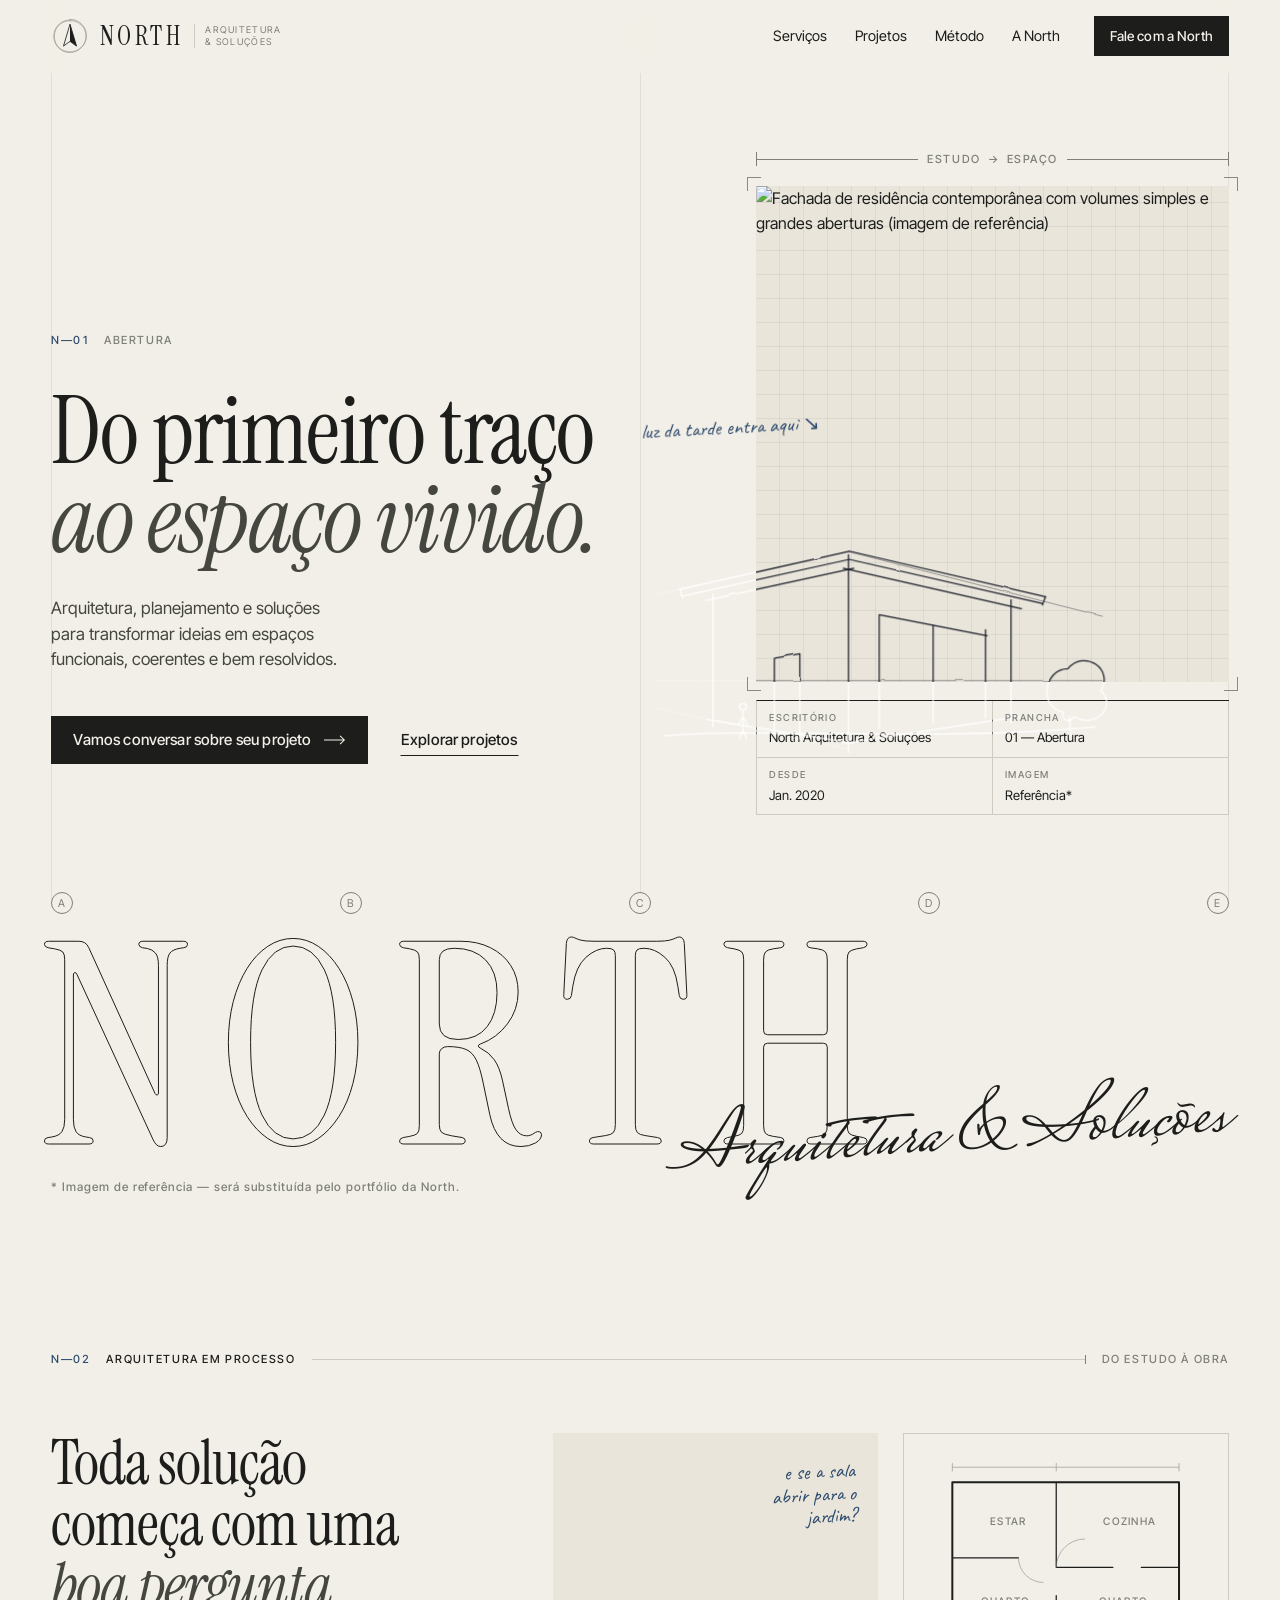
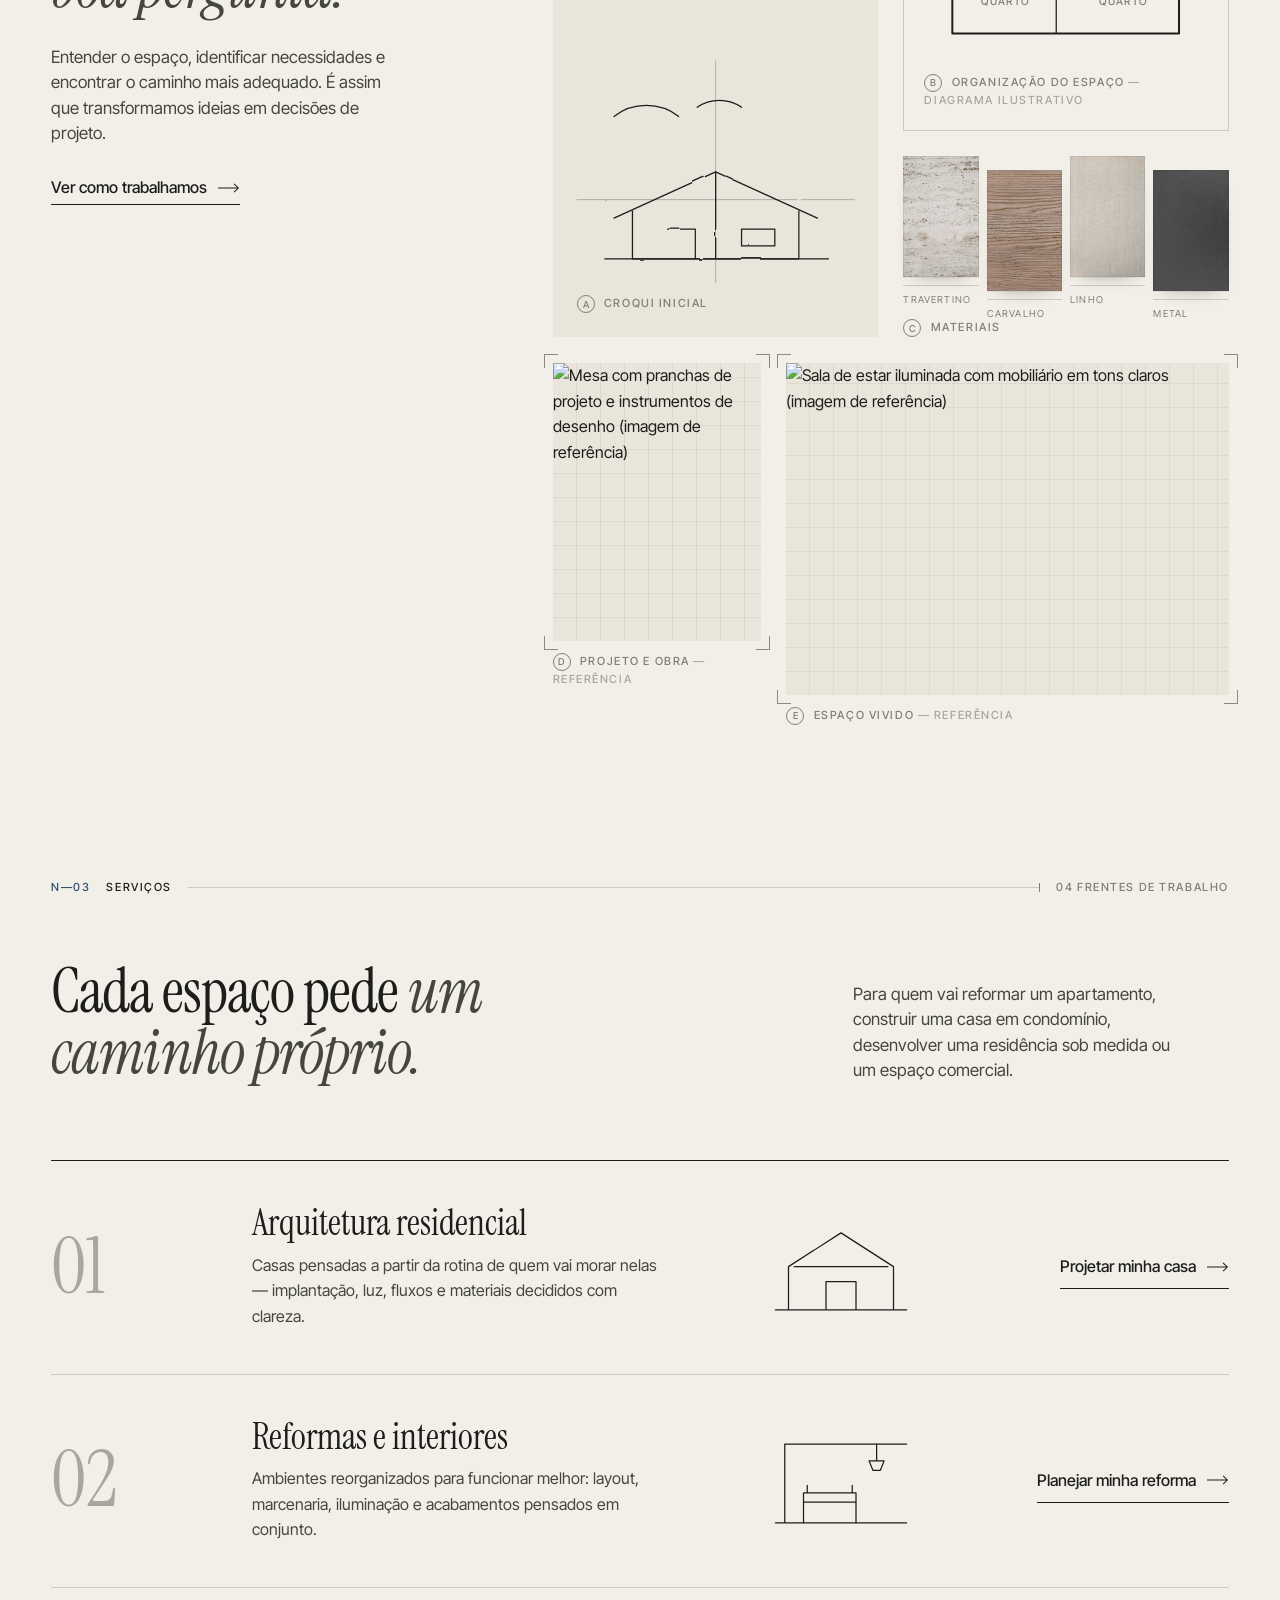
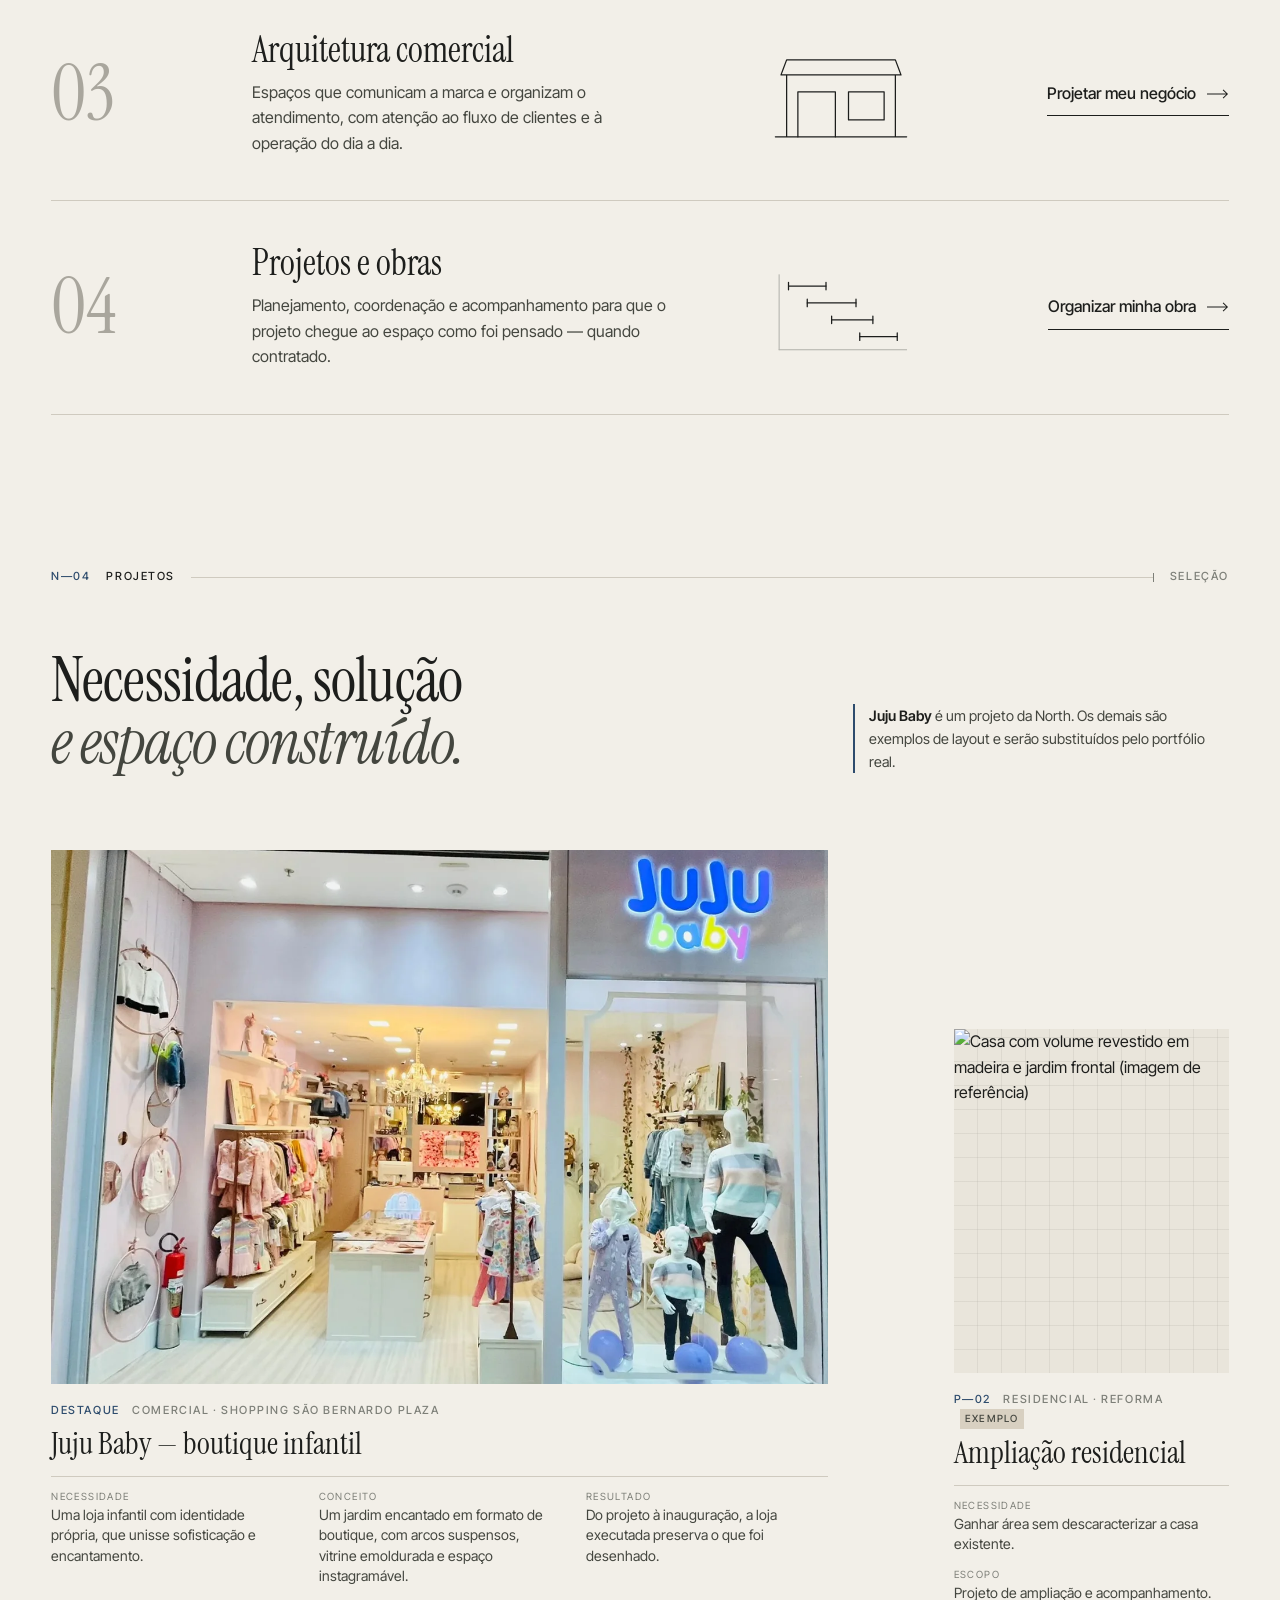
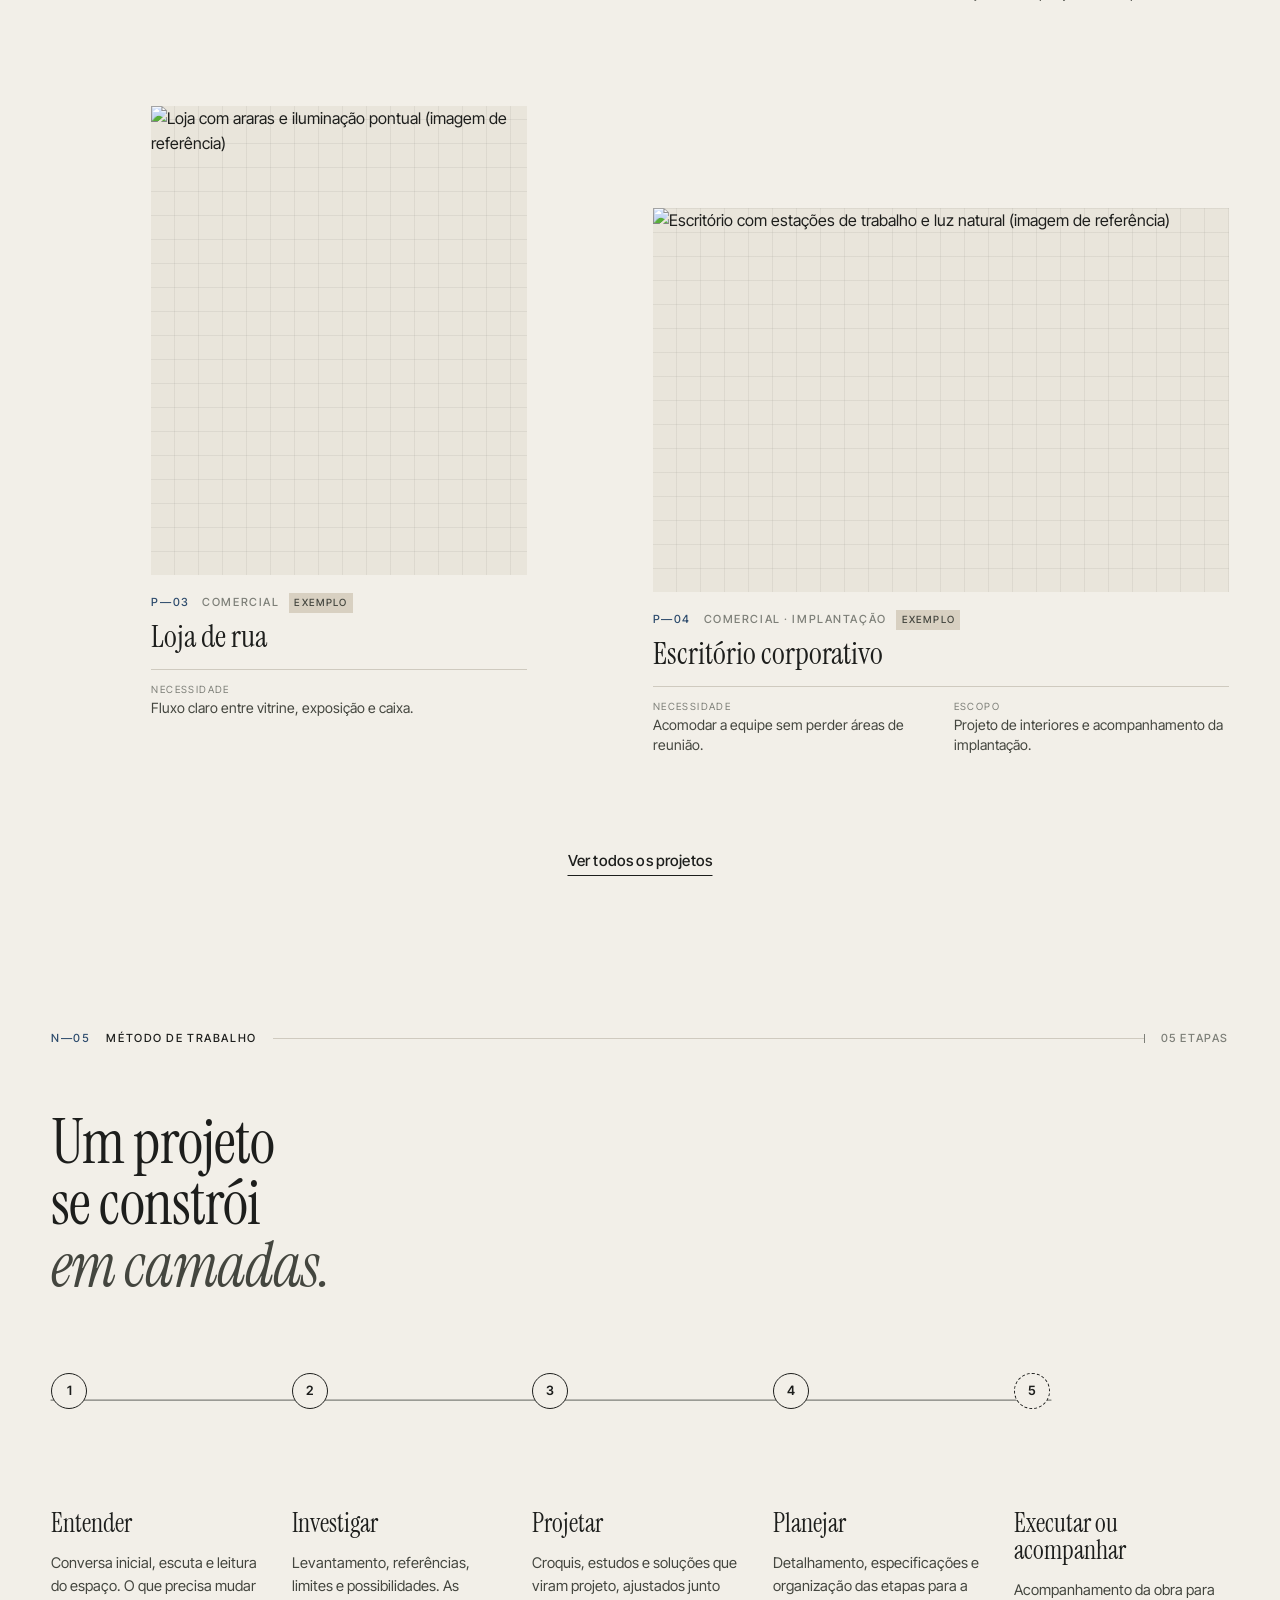
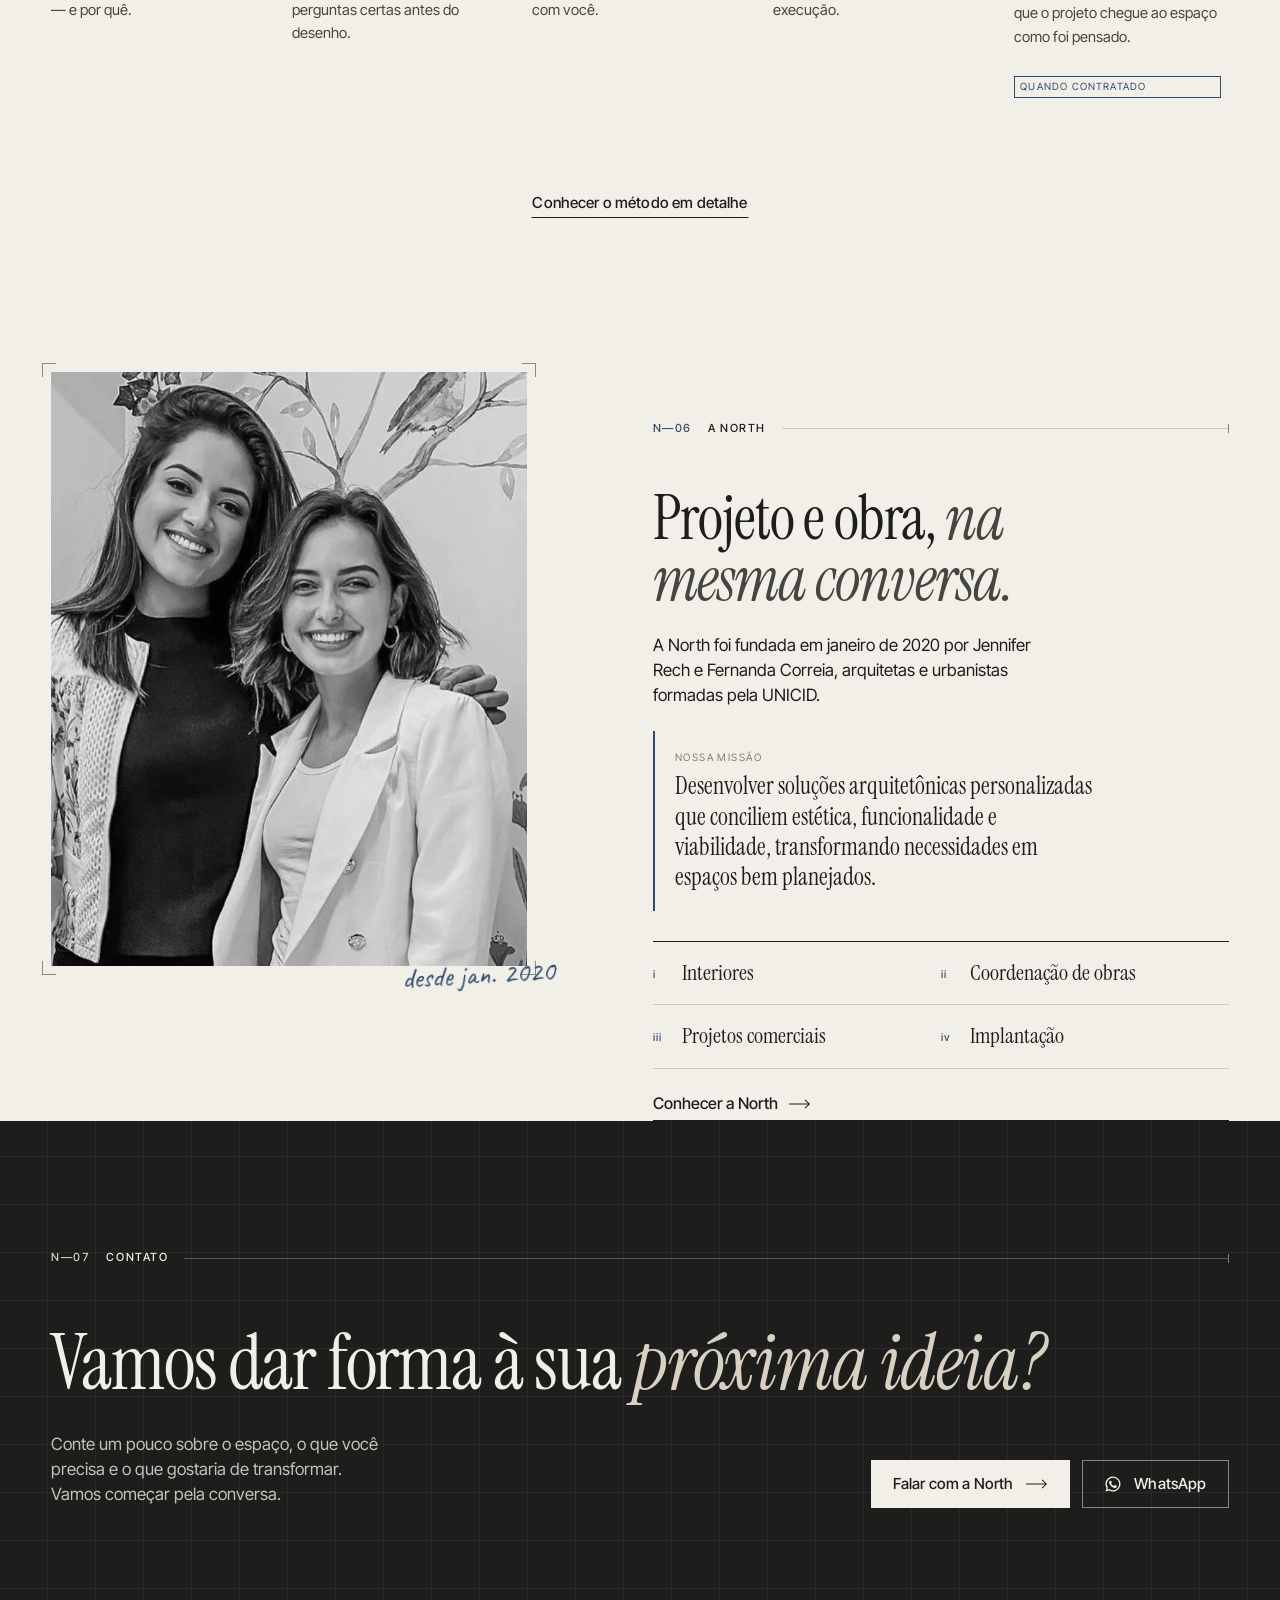
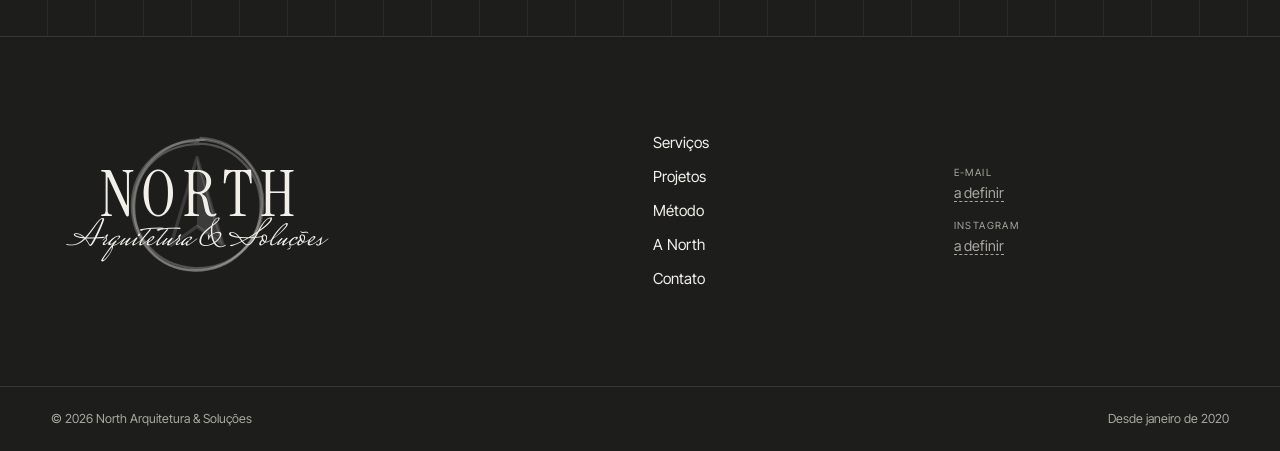
==== commit 1df6ddd8: "Juju Baby só em Projetos, nova imagem e texto do projeto - Bloco de processo da home volta às imagen" ====
--- a/index.html
+++ b/index.html
@@ -240,18 +240,18 @@
 
             <li class="tile tile--photo tile--site" data-reveal>
               <figure class="frame">
-                <img src="assets/img/projetos/juju-baby-projeto.webp"
-                     alt="Render do projeto da fachada da loja Juju Baby" loading="lazy" width="1166" height="1035">
+                <img src="https://images.unsplash.com/photo-1503387762-592deb58ef4e?auto=format&fit=crop&w=900&q=70"
+                     alt="Mesa com pranchas de projeto e instrumentos de desenho (imagem de referência)" loading="lazy" width="900" height="700">
               </figure>
-              <p class="tile__cap"><span>d</span> Projeto <em>— Juju Baby</em></p>
+              <p class="tile__cap"><span>d</span> Projeto e obra <em>— referência</em></p>
             </li>
 
             <li class="tile tile--photo tile--done" data-reveal>
               <figure class="frame">
-                <img src="assets/img/projetos/juju-baby-executado.webp"
-                     alt="Fachada da loja Juju Baby executada, no Shopping São Bernardo Plaza" loading="lazy" width="1340" height="1005">
+                <img src="https://images.unsplash.com/photo-1600210492486-724fe5c67fb0?auto=format&fit=crop&w=1100&q=70"
+                     alt="Sala de estar iluminada com mobiliário em tons claros (imagem de referência)" loading="lazy" width="1100" height="800">
               </figure>
-              <p class="tile__cap"><span>e</span> Executado <em>— Juju Baby</em></p>
+              <p class="tile__cap"><span>e</span> Espaço vivido <em>— referência</em></p>
             </li>
           </ol>
         </div>
@@ -357,9 +357,9 @@
               <p class="project__id"><span>Destaque</span> Comercial · Shopping São Bernardo Plaza</p>
               <h3 class="project__title">Juju Baby — boutique infantil</h3>
               <dl class="project__facts">
-                <div><dt>Necessidade</dt><dd>Uma loja infantil que fosse, ao mesmo tempo, sofisticada e lúdica.</dd></div>
-                <div><dt>Solução</dt><dd>A magia de um jardim encantado em formato de boutique, com espaço instagramável.</dd></div>
-                <div><dt>Espaço</dt><dd>Projeto e obra lado a lado: o executado segue o que foi desenhado.</dd></div>
+                <div><dt>Necessidade</dt><dd>Uma loja infantil com identidade própria, que unisse sofisticação e encantamento.</dd></div>
+                <div><dt>Conceito</dt><dd>Um jardim encantado em formato de boutique, com arcos suspensos, vitrine emoldurada e espaço instagramável.</dd></div>
+                <div><dt>Resultado</dt><dd>Do projeto à inauguração, a loja executada preserva o que foi desenhado.</dd></div>
               </dl>
             </div>
           </article>
--- a/assets/css/styles.css
+++ b/assets/css/styles.css
@@ -749,7 +749,15 @@
 .compare__tag { display: inline-block; margin-right: .6em; padding: .25em .6em; font-size: .62rem; font-weight: 500; letter-spacing: .14em; text-transform: uppercase; border: 1px solid var(--ink); }
 .compare__tag--done { background: var(--ink); color: var(--paper); }
 .compare__arrow { align-self: center; flex: none; color: var(--tech); }
-.case__facts { margin-top: clamp(28px, 3vw, 40px); }
+.case__story { display: grid; grid-template-columns: repeat(12, minmax(0, 1fr)); column-gap: var(--gap); row-gap: 40px; margin-top: clamp(40px, 5vw, 72px); align-items: start; }
+.case__text { grid-column: 1 / span 7; display: grid; gap: 18px; }
+.case__text p { color: var(--ink-2); max-width: 60ch; }
+.case__text .case__quote { font-family: var(--f-serif); font-size: clamp(1.6rem, 2.6vw, 2.3rem); line-height: 1.2; color: var(--ink); max-width: 28ch; margin-bottom: 8px; }
+.case__facts { grid-column: 9 / span 4; border-top: 1px solid var(--ink); }
+.case__facts > div { padding: 14px 0; border-bottom: 1px solid var(--hair); }
+.case__facts dt { font-size: .62rem; letter-spacing: .14em; text-transform: uppercase; color: var(--accent); margin-bottom: 4px; }
+.case__facts dd { font-size: .92rem; color: var(--ink-2); line-height: 1.45; }
+@media (max-width: 920px) { .case__text, .case__facts { grid-column: 1 / -1; } }
 .case + .projects-page { margin-top: clamp(56px, 7vw, 104px); padding-top: clamp(40px, 5vw, 72px); border-top: 1px solid var(--hair); }
 @media (max-width: 920px) {
   .case__head > div:first-child, .case__intro { grid-column: 1 / -1; }
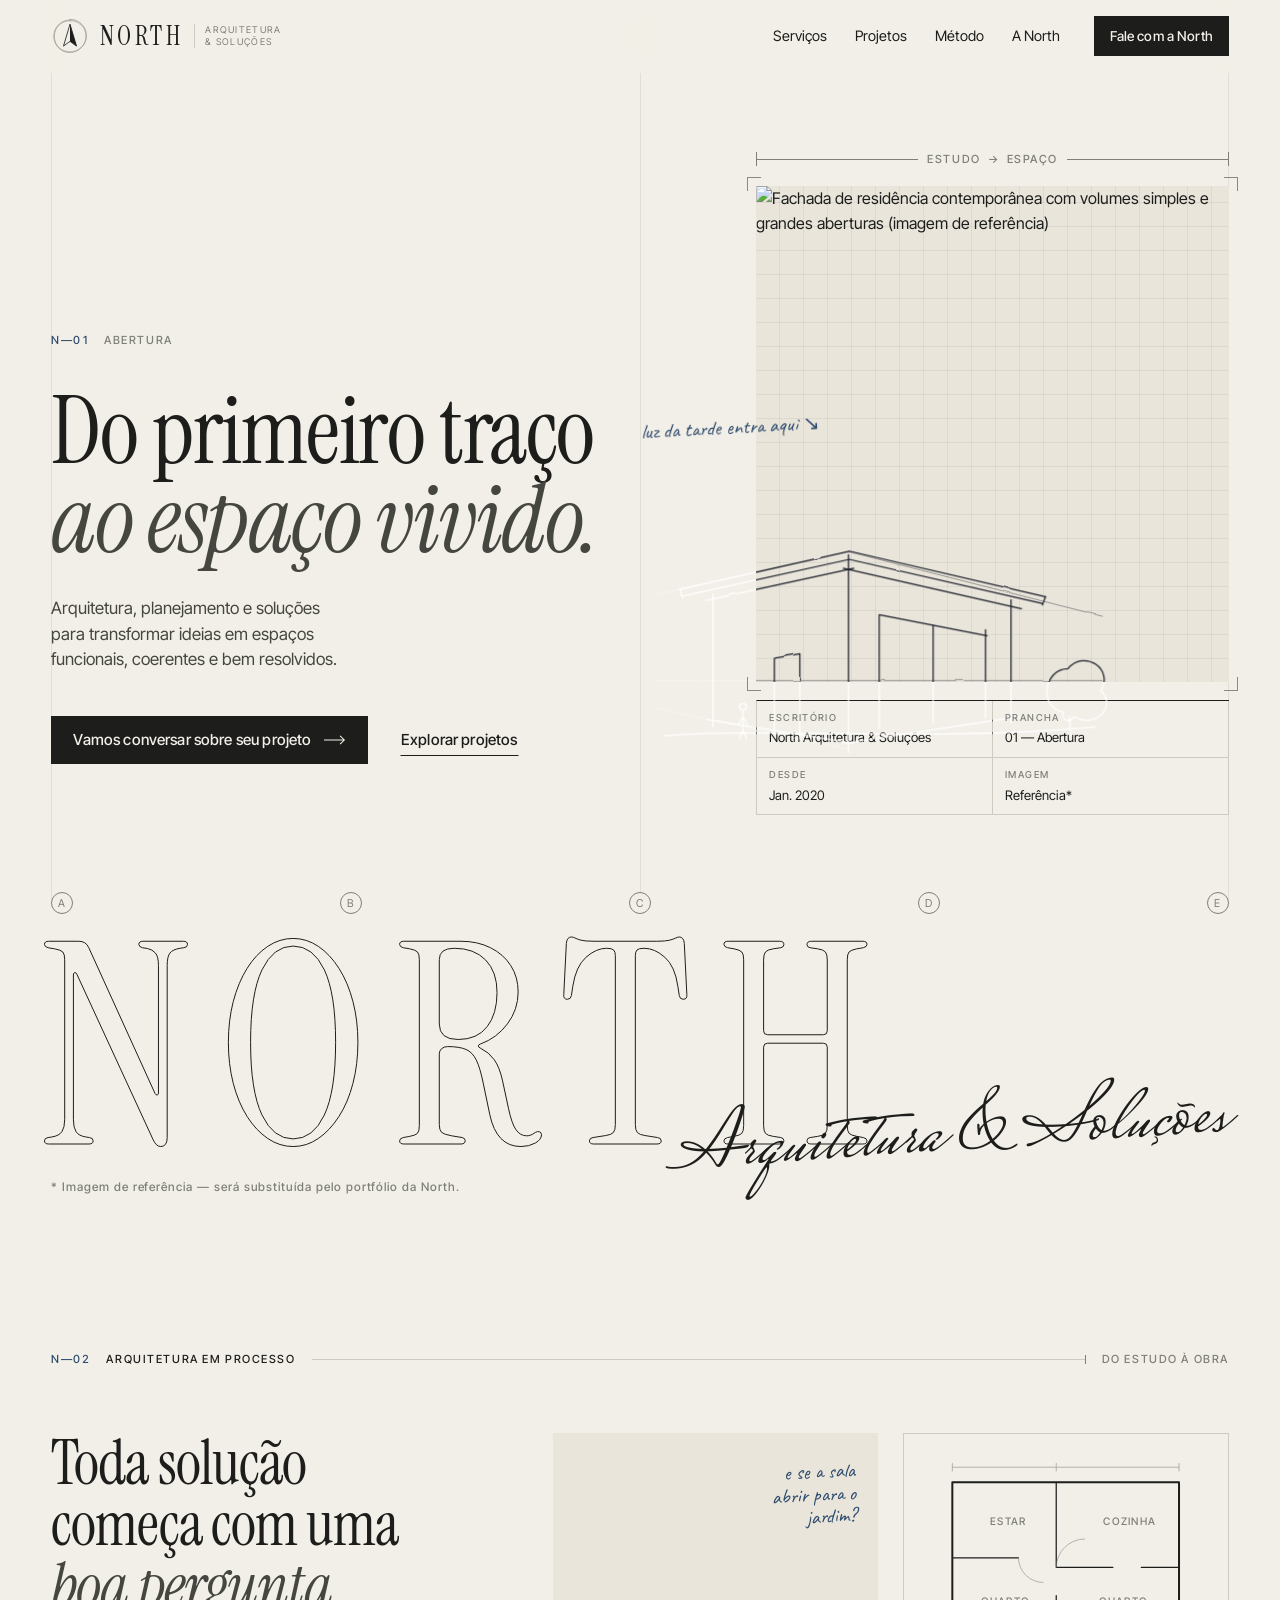
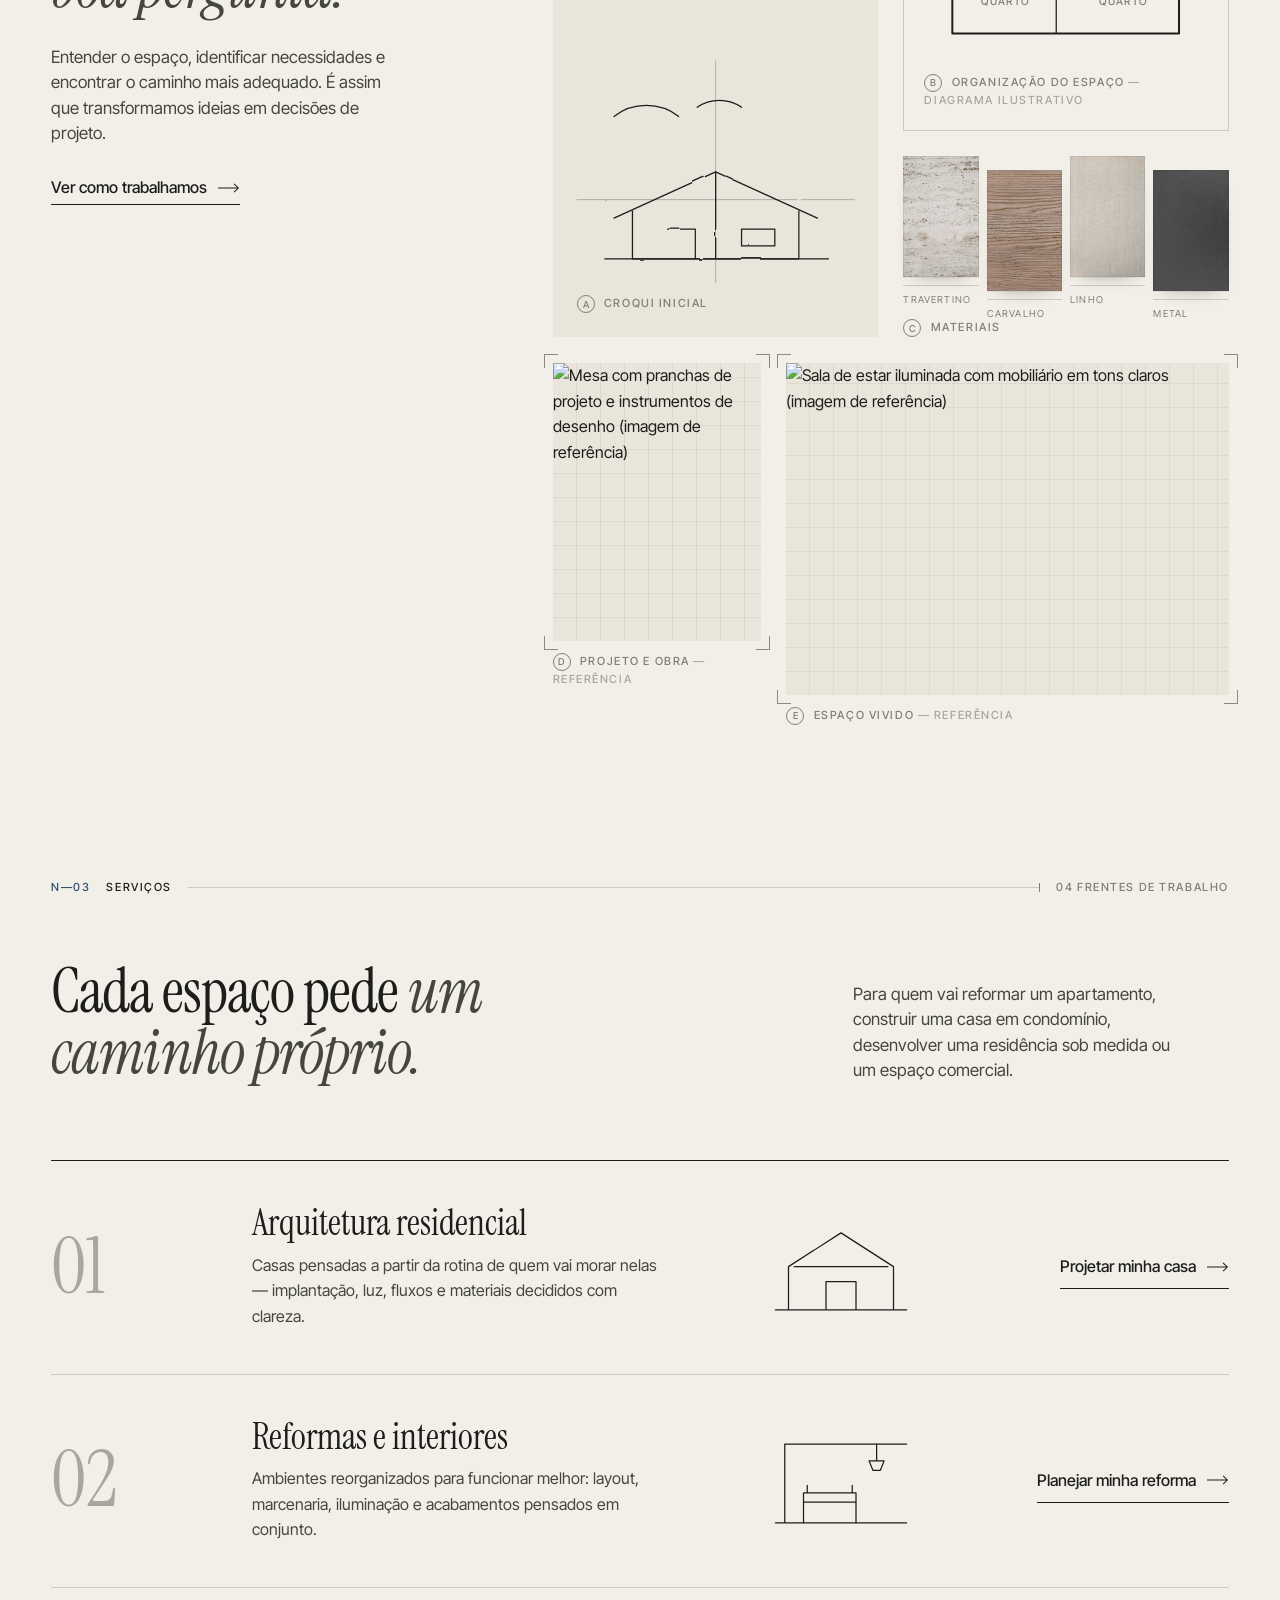
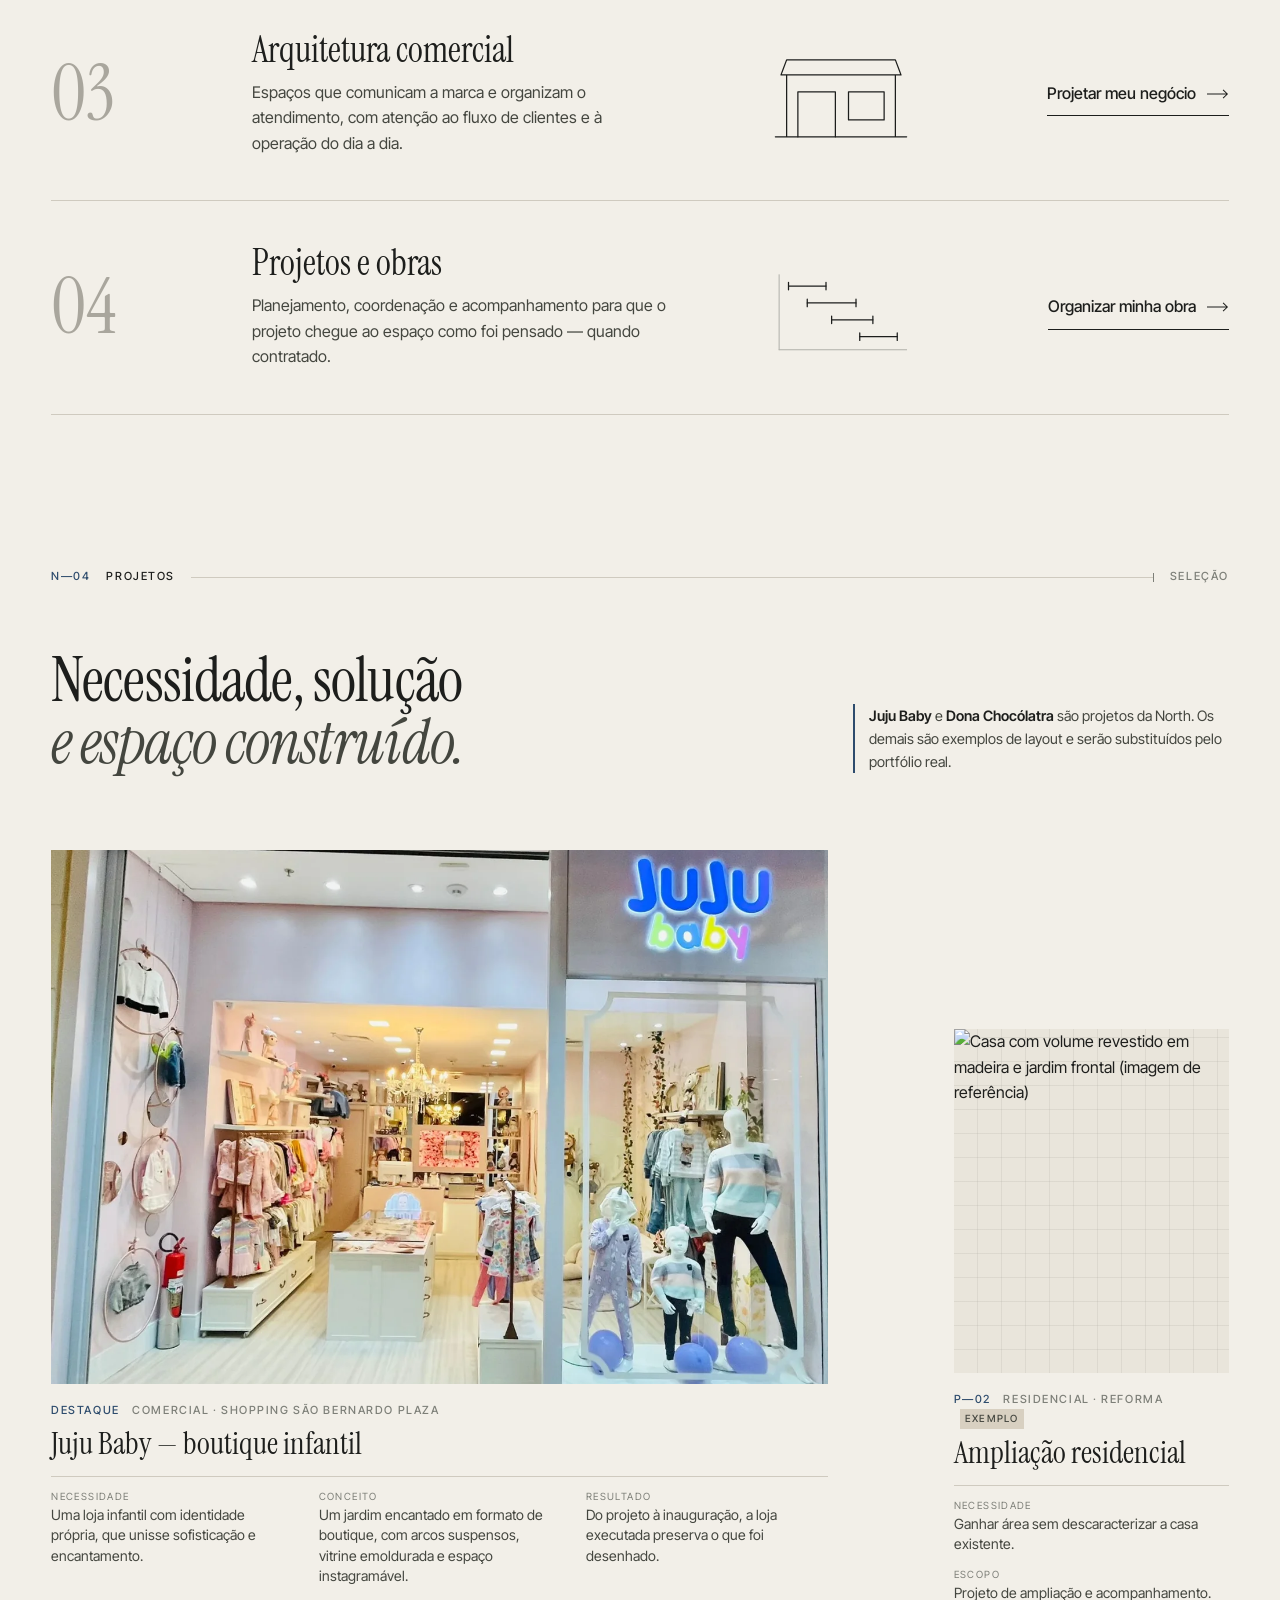
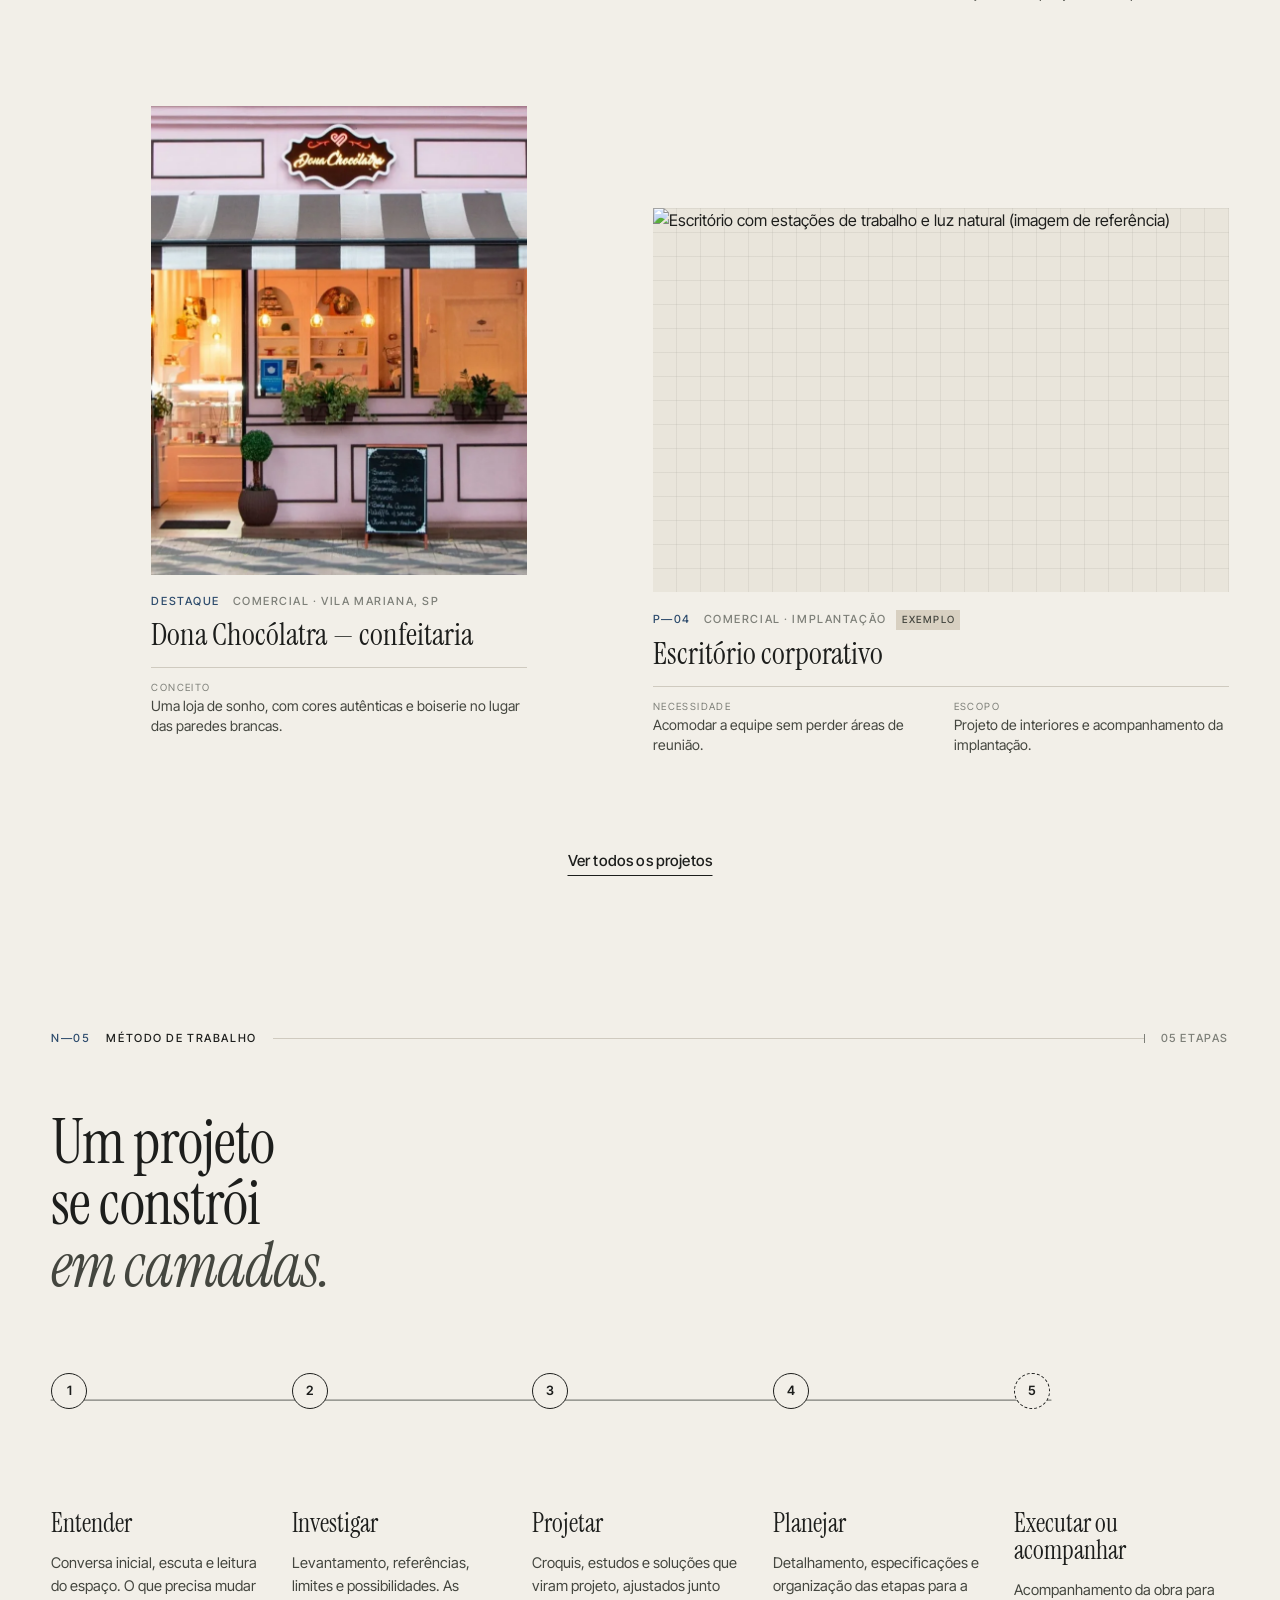
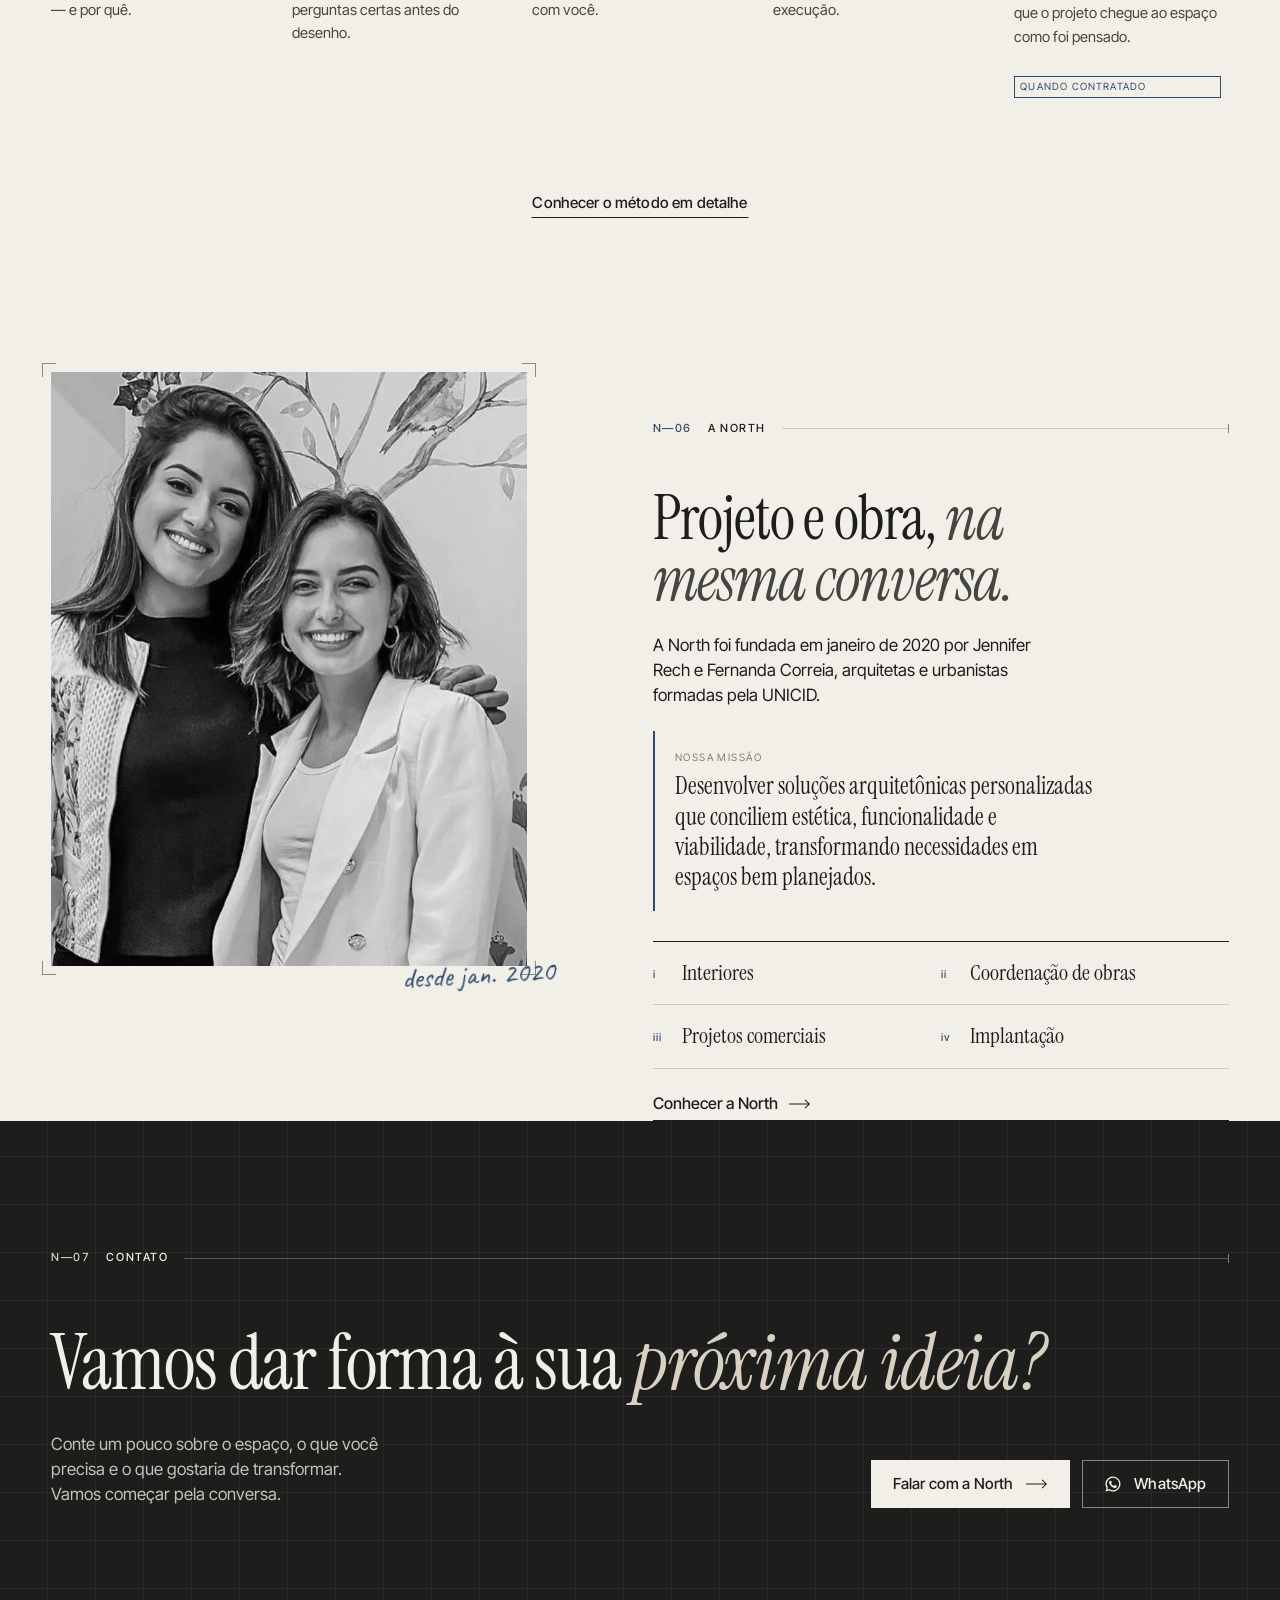
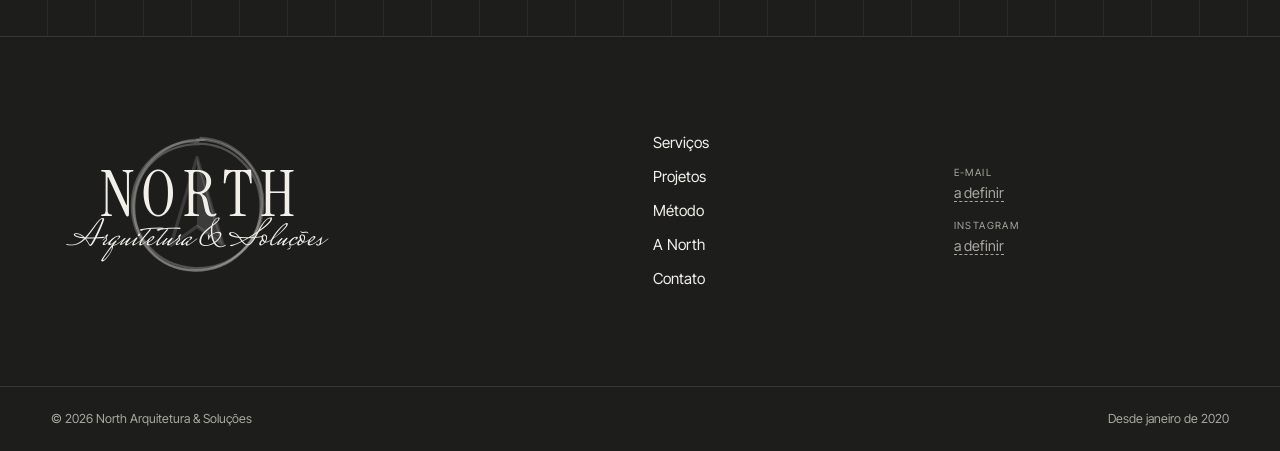
==== commit 5fcf0f09: "Projeto Dona Chocólatra: destaque em Projetos, home e Serviços - Novo destaque P—02 com projeto × ex" ====
--- a/index.html
+++ b/index.html
@@ -340,7 +340,7 @@
         <div class="projects__intro">
           <h2 class="display display--md" id="projects-title" data-reveal>Necessidade, solução <em>e espaço construído.</em></h2>
           <p class="notice" data-reveal>
-            <strong>Juju Baby</strong> é um projeto da North. Os demais são exemplos de layout e serão substituídos pelo portfólio real.
+            <strong>Juju Baby</strong> e <strong>Dona Chocólatra</strong> são projetos da North. Os demais são exemplos de layout e serão substituídos pelo portfólio real.
           </p>
         </div>
 
@@ -382,22 +382,21 @@
           </article>
 
           <article class="project project--sm" data-reveal>
-            <a class="project__link" href="projetos.html#p-03" aria-label="P—03, Loja de rua: ver projeto">
+            <a class="project__link" href="projetos.html#dona-chocolatra" aria-label="Dona Chocólatra, confeitaria: ver projeto">
               <figure class="frame project__frame">
-                <img src="https://images.unsplash.com/photo-1441986300917-64674bd600d8?auto=format&fit=crop&w=900&q=70"
-                     alt="Loja com araras e iluminação pontual (imagem de referência)" loading="lazy" width="900" height="1100">
+                <img src="assets/img/projetos/dona-chocolatra-executado.webp"
+                     alt="Fachada executada da Confeitaria Dona Chocólatra, com toldo listrado e floreiras" loading="lazy" width="1069" height="946">
                 <svg class="project__marks" viewBox="0 0 100 100" preserveAspectRatio="none" aria-hidden="true"><path d="M50 0V100M0 50H100"/></svg>
               </figure>
             </a>
             <div class="project__meta">
-              <p class="project__id"><span>P—03</span> Comercial <span class="tag">Exemplo</span></p>
-              <h3 class="project__title">Loja de rua</h3>
+              <p class="project__id"><span>Destaque</span> Comercial · Vila Mariana, SP</p>
+              <h3 class="project__title">Dona Chocólatra — confeitaria</h3>
               <dl class="project__facts">
-                <div><dt>Necessidade</dt><dd>Fluxo claro entre vitrine, exposição e caixa.</dd></div>
+                <div><dt>Conceito</dt><dd>Uma loja de sonho, com cores autênticas e boiserie no lugar das paredes brancas.</dd></div>
               </dl>
             </div>
           </article>
-
           <article class="project project--lg" data-reveal>
             <a class="project__link" href="projetos.html#p-04" aria-label="P—04, Escritório corporativo: ver projeto">
               <figure class="frame project__frame">
--- a/assets/css/styles.css
+++ b/assets/css/styles.css
@@ -702,6 +702,13 @@
 .detail--flip .detail__sketch { left: auto; right: -14%; }
 .detail__cols { display: grid; grid-template-columns: 1fr 1fr; gap: 24px var(--gap); width: 100%; padding-top: 20px; border-top: 1px solid var(--hair); }
 .detail__h { font-size: .66rem; font-weight: 500; letter-spacing: .14em; text-transform: uppercase; color: var(--tech); margin-bottom: 10px; }
+.detail__img img { position: absolute; inset: 0; }
+.detail__cap { position: absolute; top: 14px; right: 14px; z-index: 1; }
+.detail__cap a {
+  display: inline-block; padding: .45em .8em; background: var(--paper); color: var(--ink);
+  font-size: .62rem; font-weight: 500; letter-spacing: .14em; text-transform: uppercase; text-decoration: none;
+}
+.detail__cap a:hover { background: var(--ink); color: var(--paper); }
 .ticks li { position: relative; padding: .3rem 0 .3rem 1.4rem; font-size: .95rem; color: var(--ink-2); }
 .ticks li::before { content: ""; position: absolute; left: 0; top: .95rem; width: .8rem; height: 1px; background: var(--accent); }
 .details__note { padding-top: clamp(48px, 6vw, 80px); }
@@ -758,6 +765,10 @@
 .case__facts dt { font-size: .62rem; letter-spacing: .14em; text-transform: uppercase; color: var(--accent); margin-bottom: 4px; }
 .case__facts dd { font-size: .92rem; color: var(--ink-2); line-height: 1.45; }
 @media (max-width: 920px) { .case__text, .case__facts { grid-column: 1 / -1; } }
+.case--next { margin-top: clamp(64px, 8vw, 120px); border-top: 1px solid var(--hair); }
+.case__wide { margin: clamp(40px, 5vw, 64px) 0 0; display: grid; gap: 12px; }
+.case__wide-frame { aspect-ratio: 16 / 9; }
+.case__wide figcaption { font-size: .82rem; color: var(--ink-2); }
 .case + .projects-page { margin-top: clamp(56px, 7vw, 104px); padding-top: clamp(40px, 5vw, 72px); border-top: 1px solid var(--hair); }
 @media (max-width: 920px) {
   .case__head > div:first-child, .case__intro { grid-column: 1 / -1; }
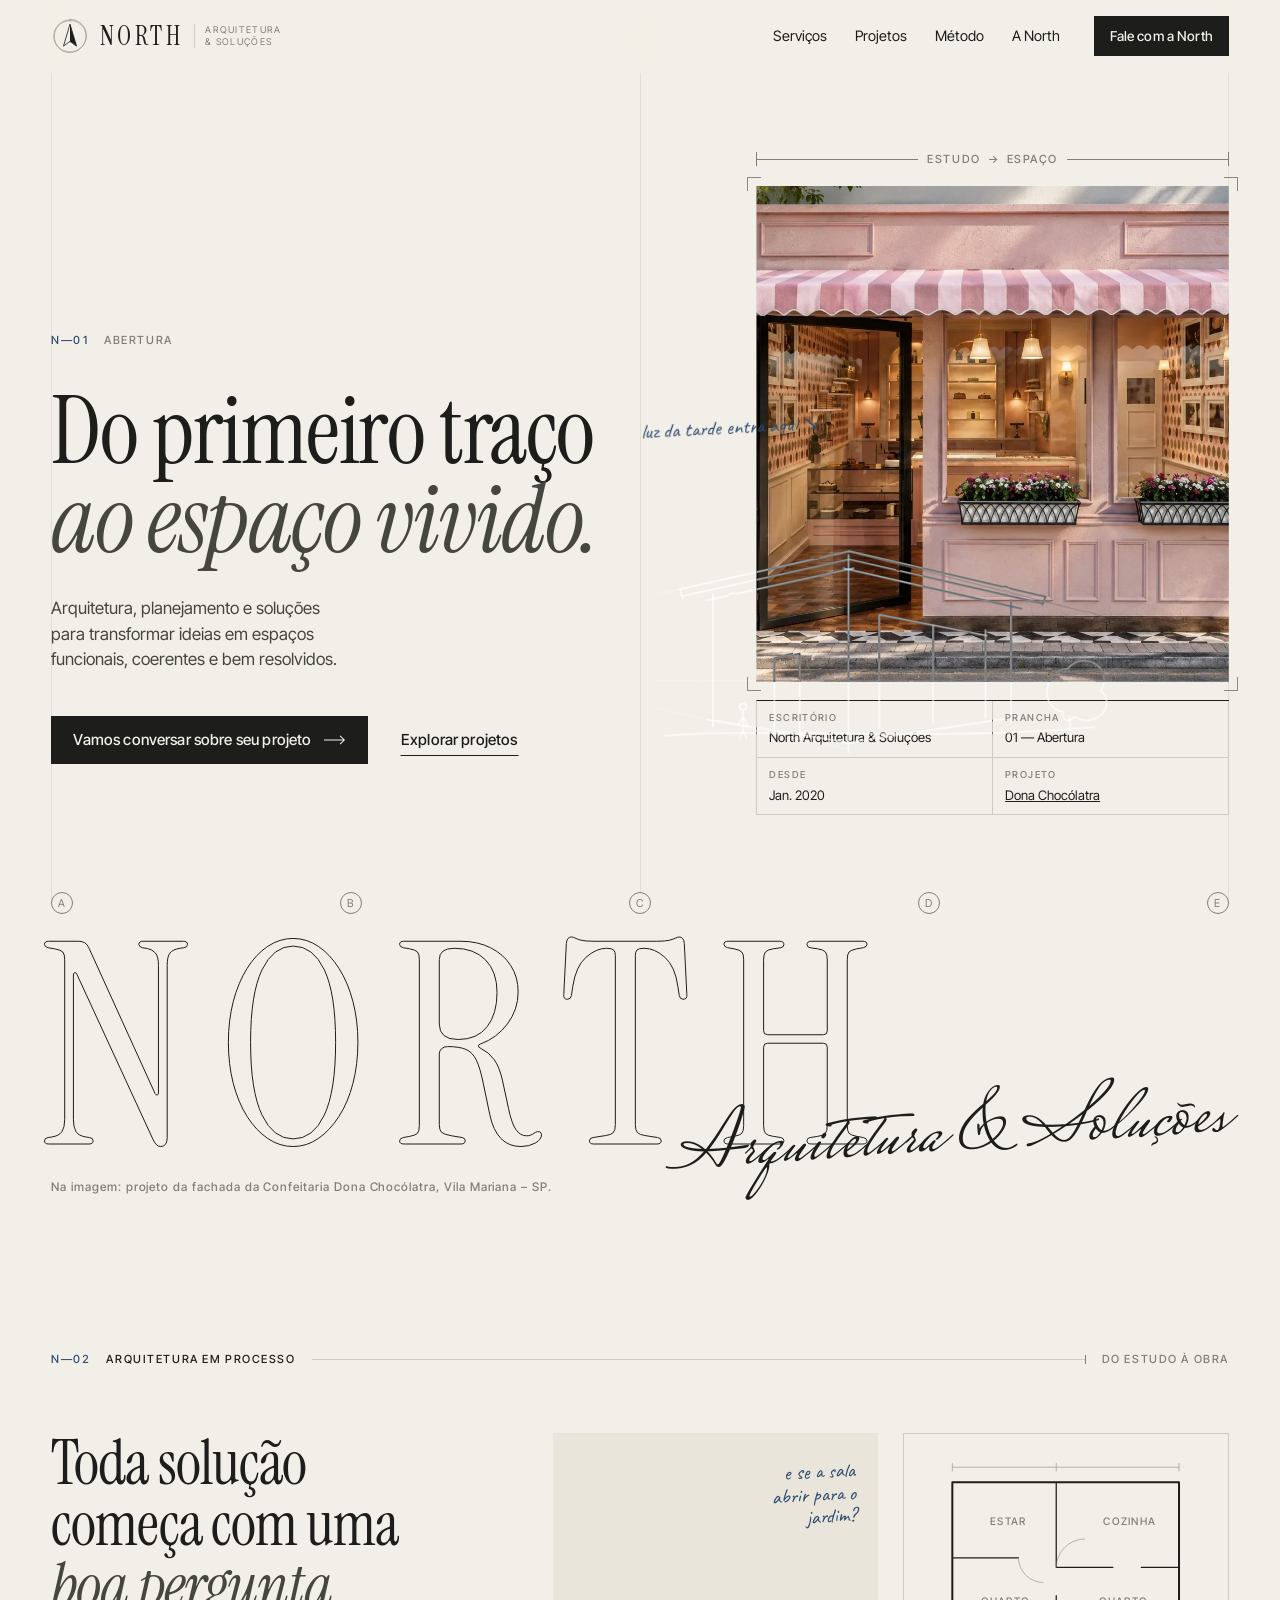
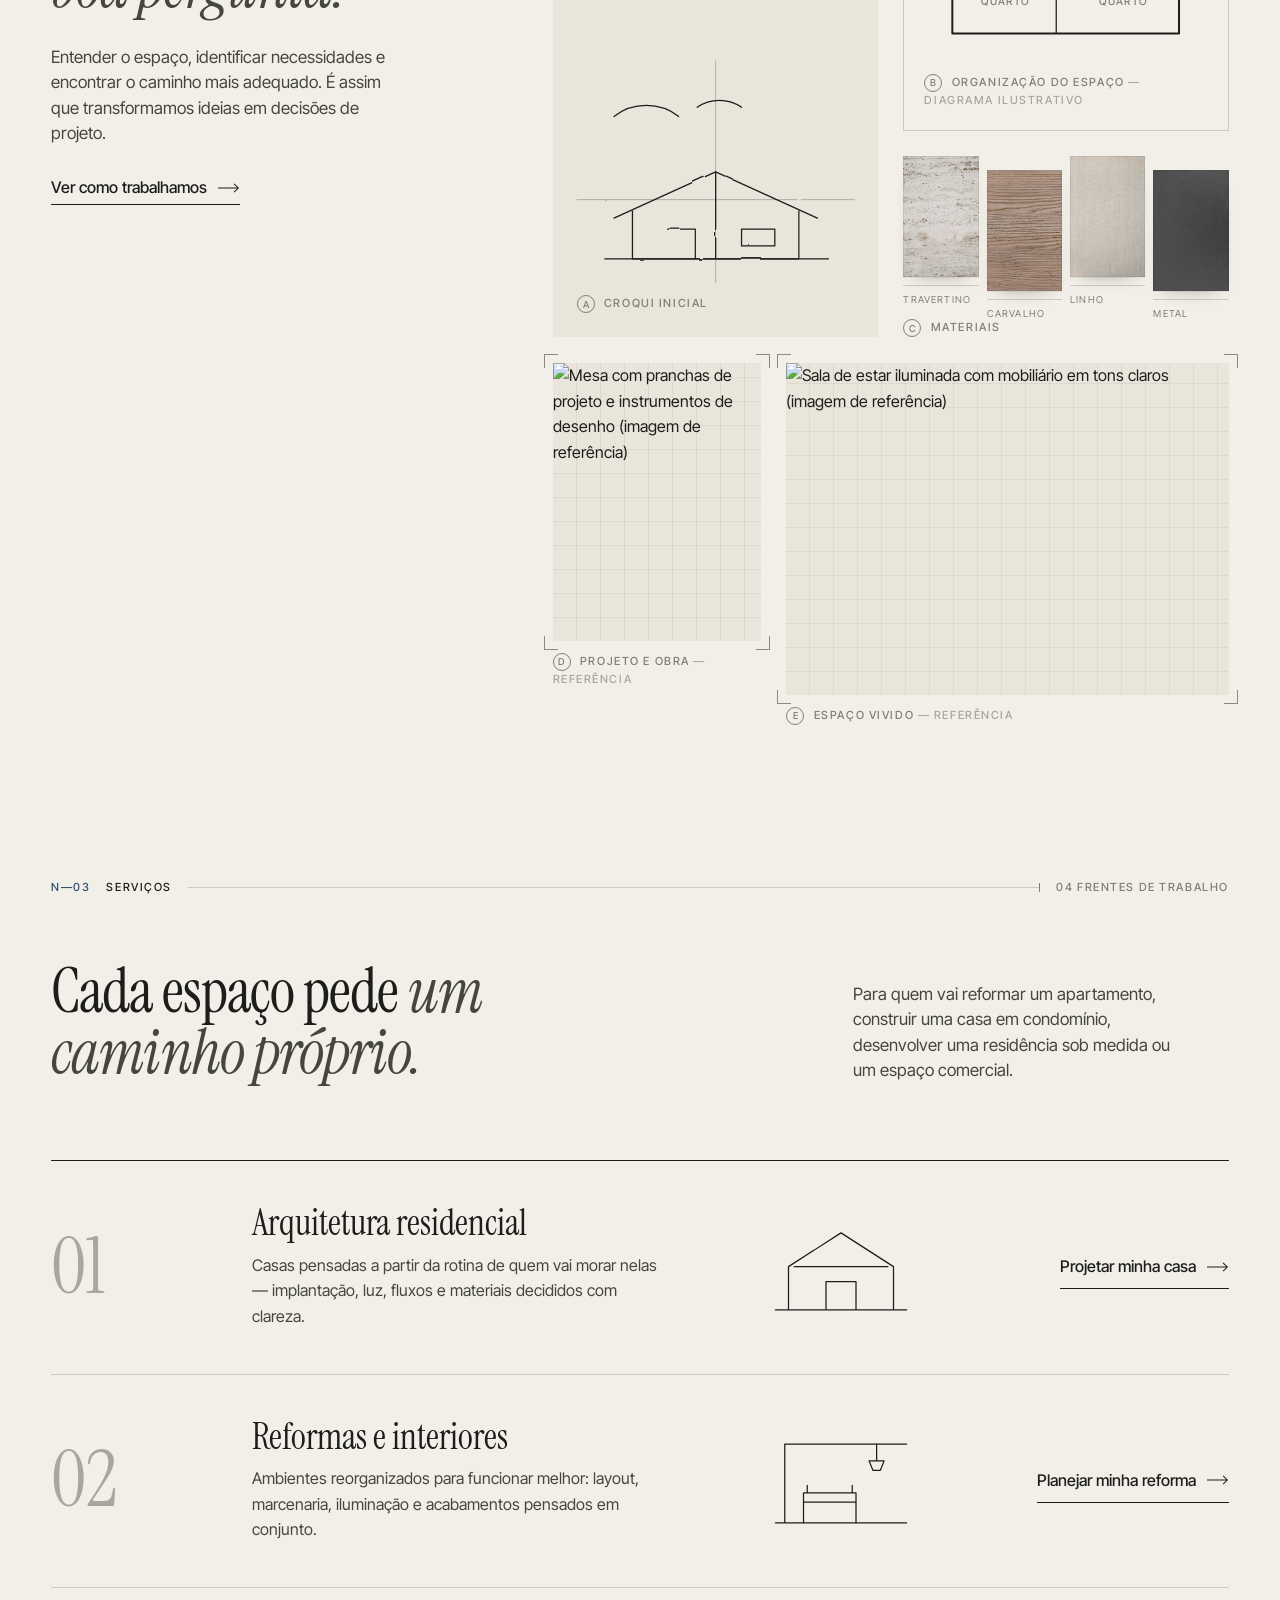
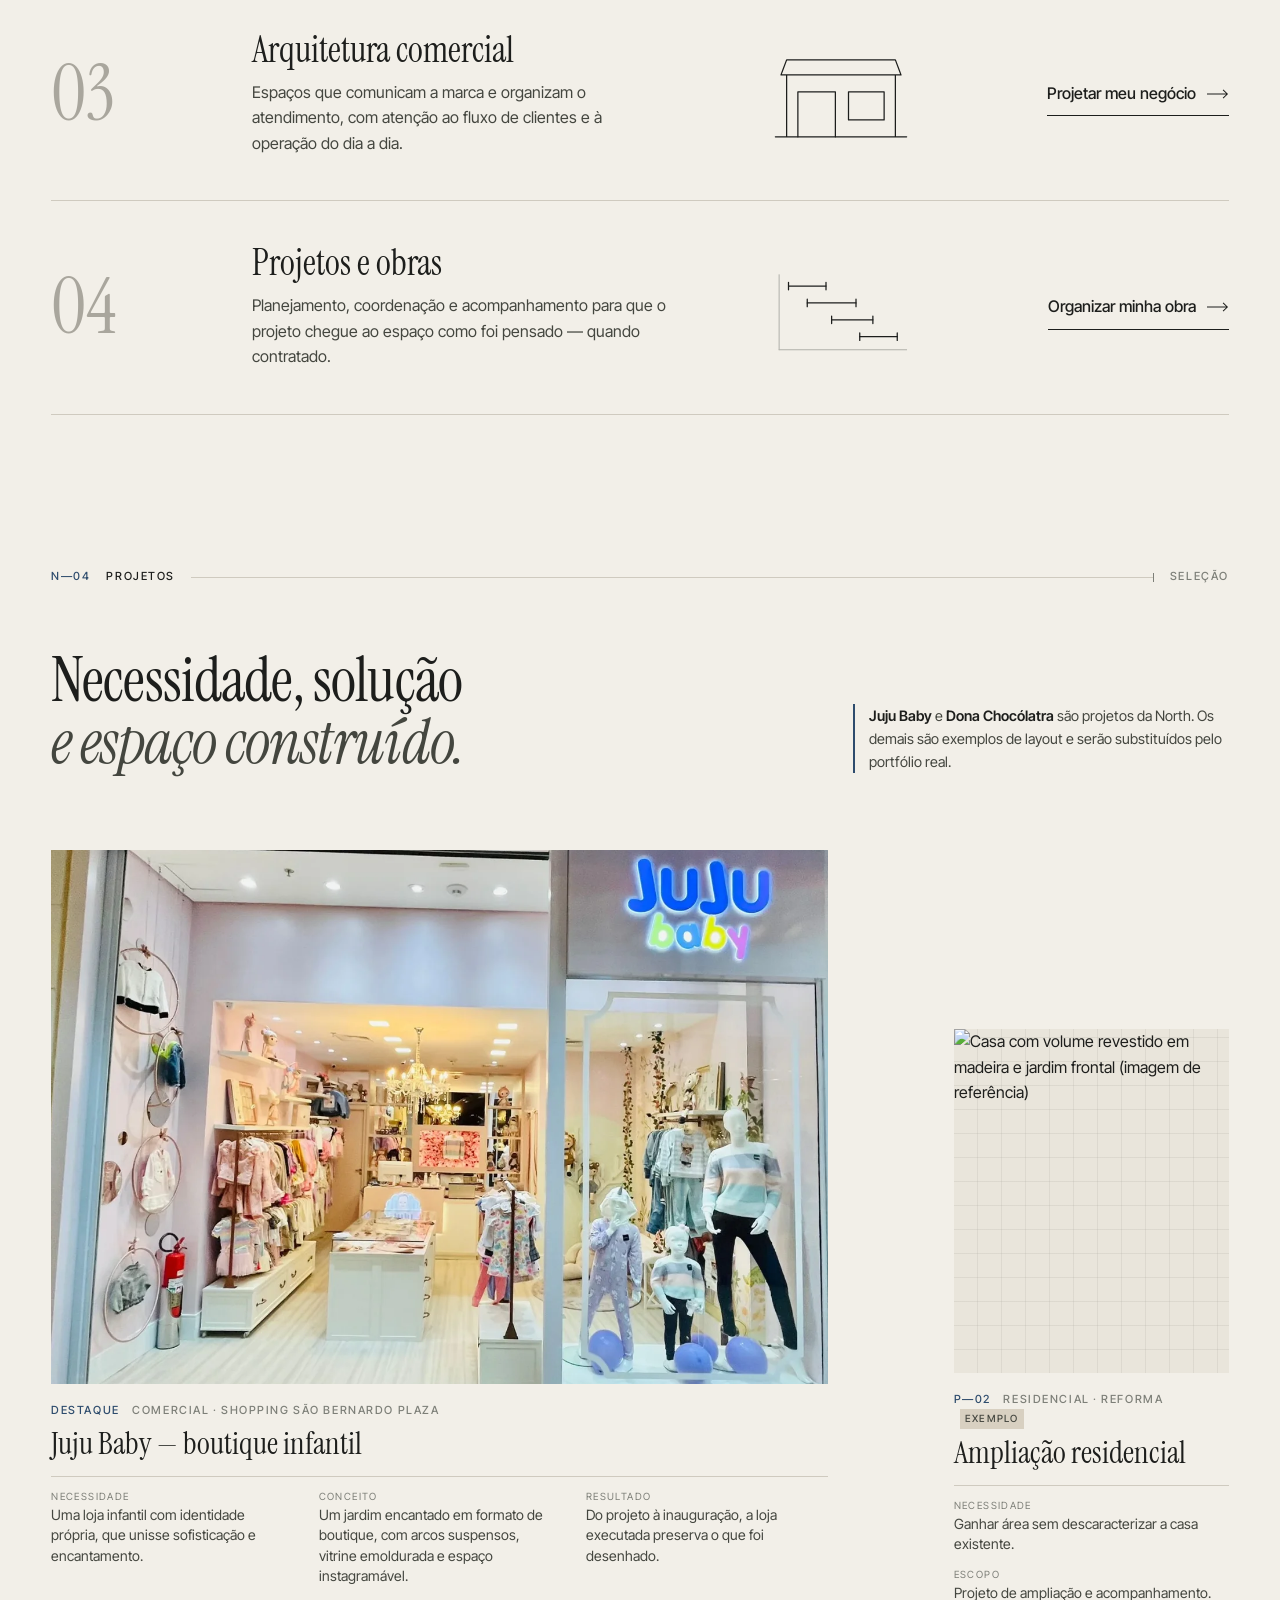
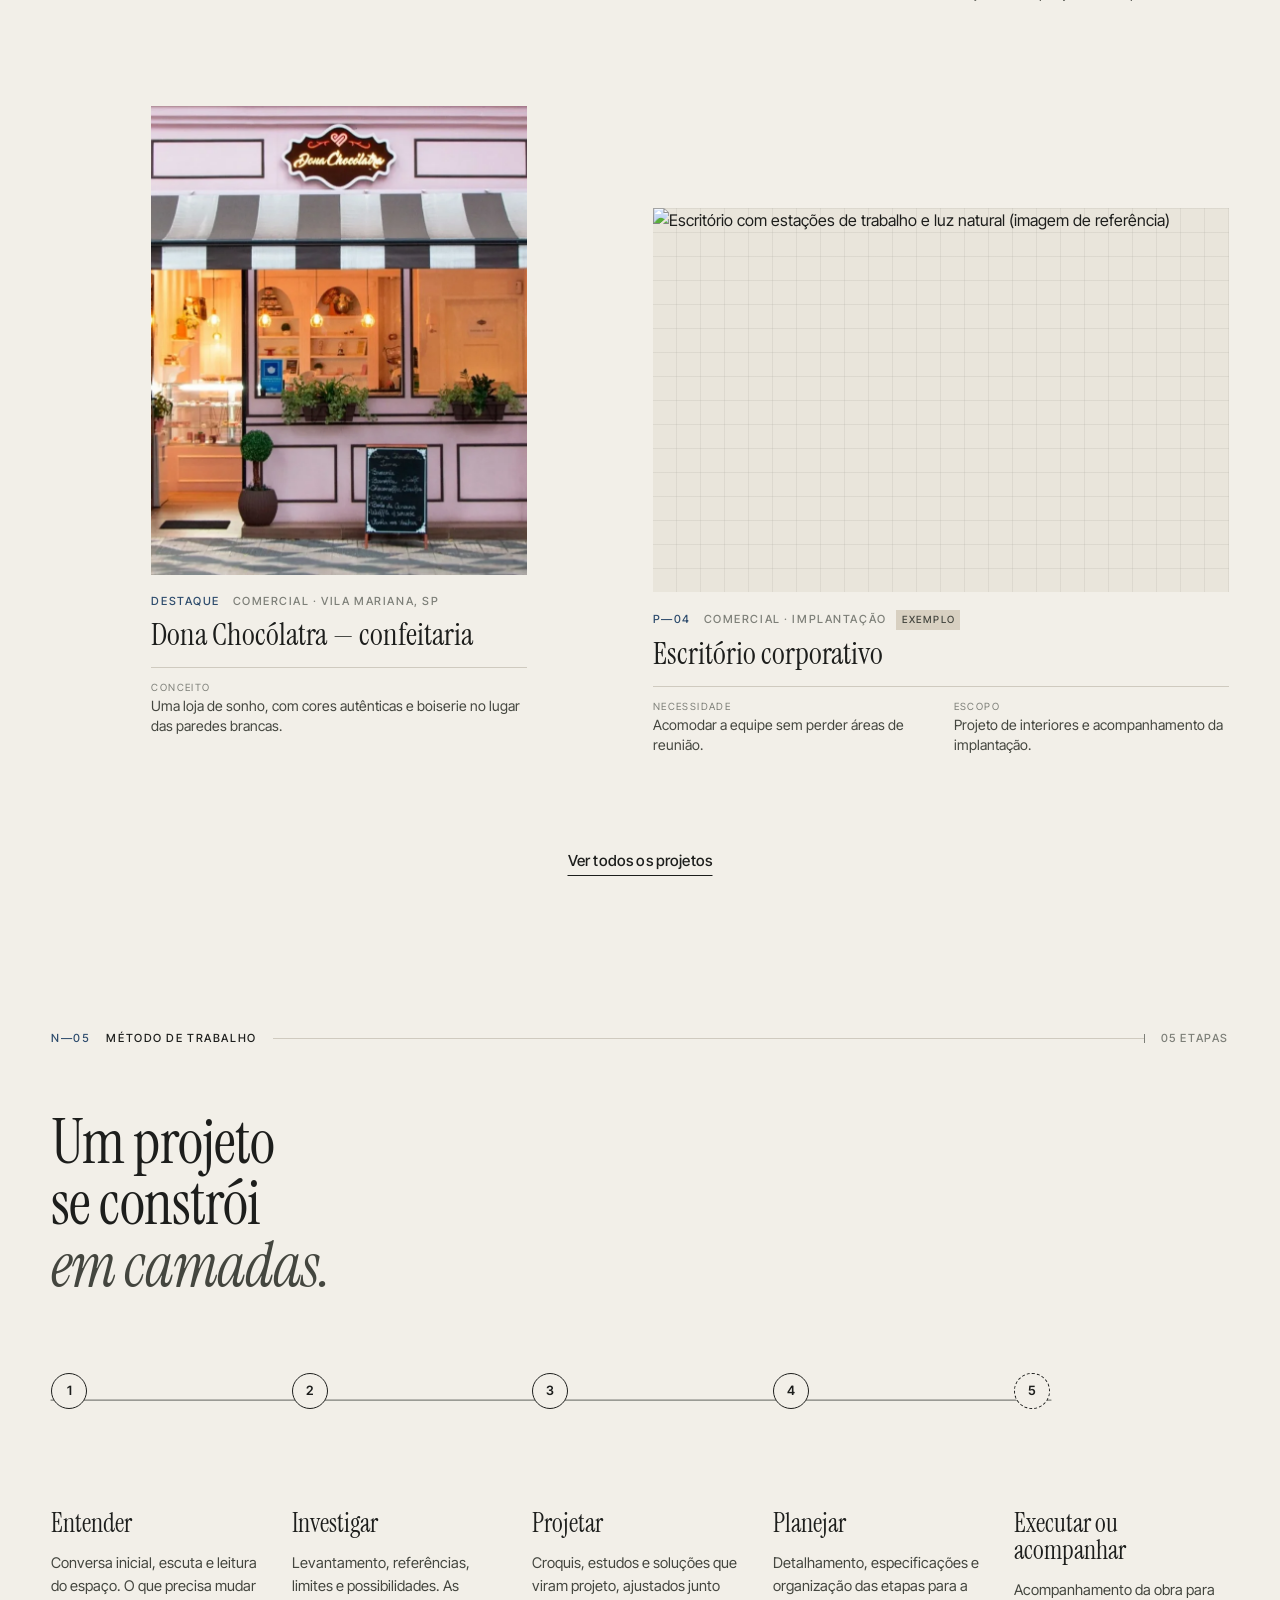
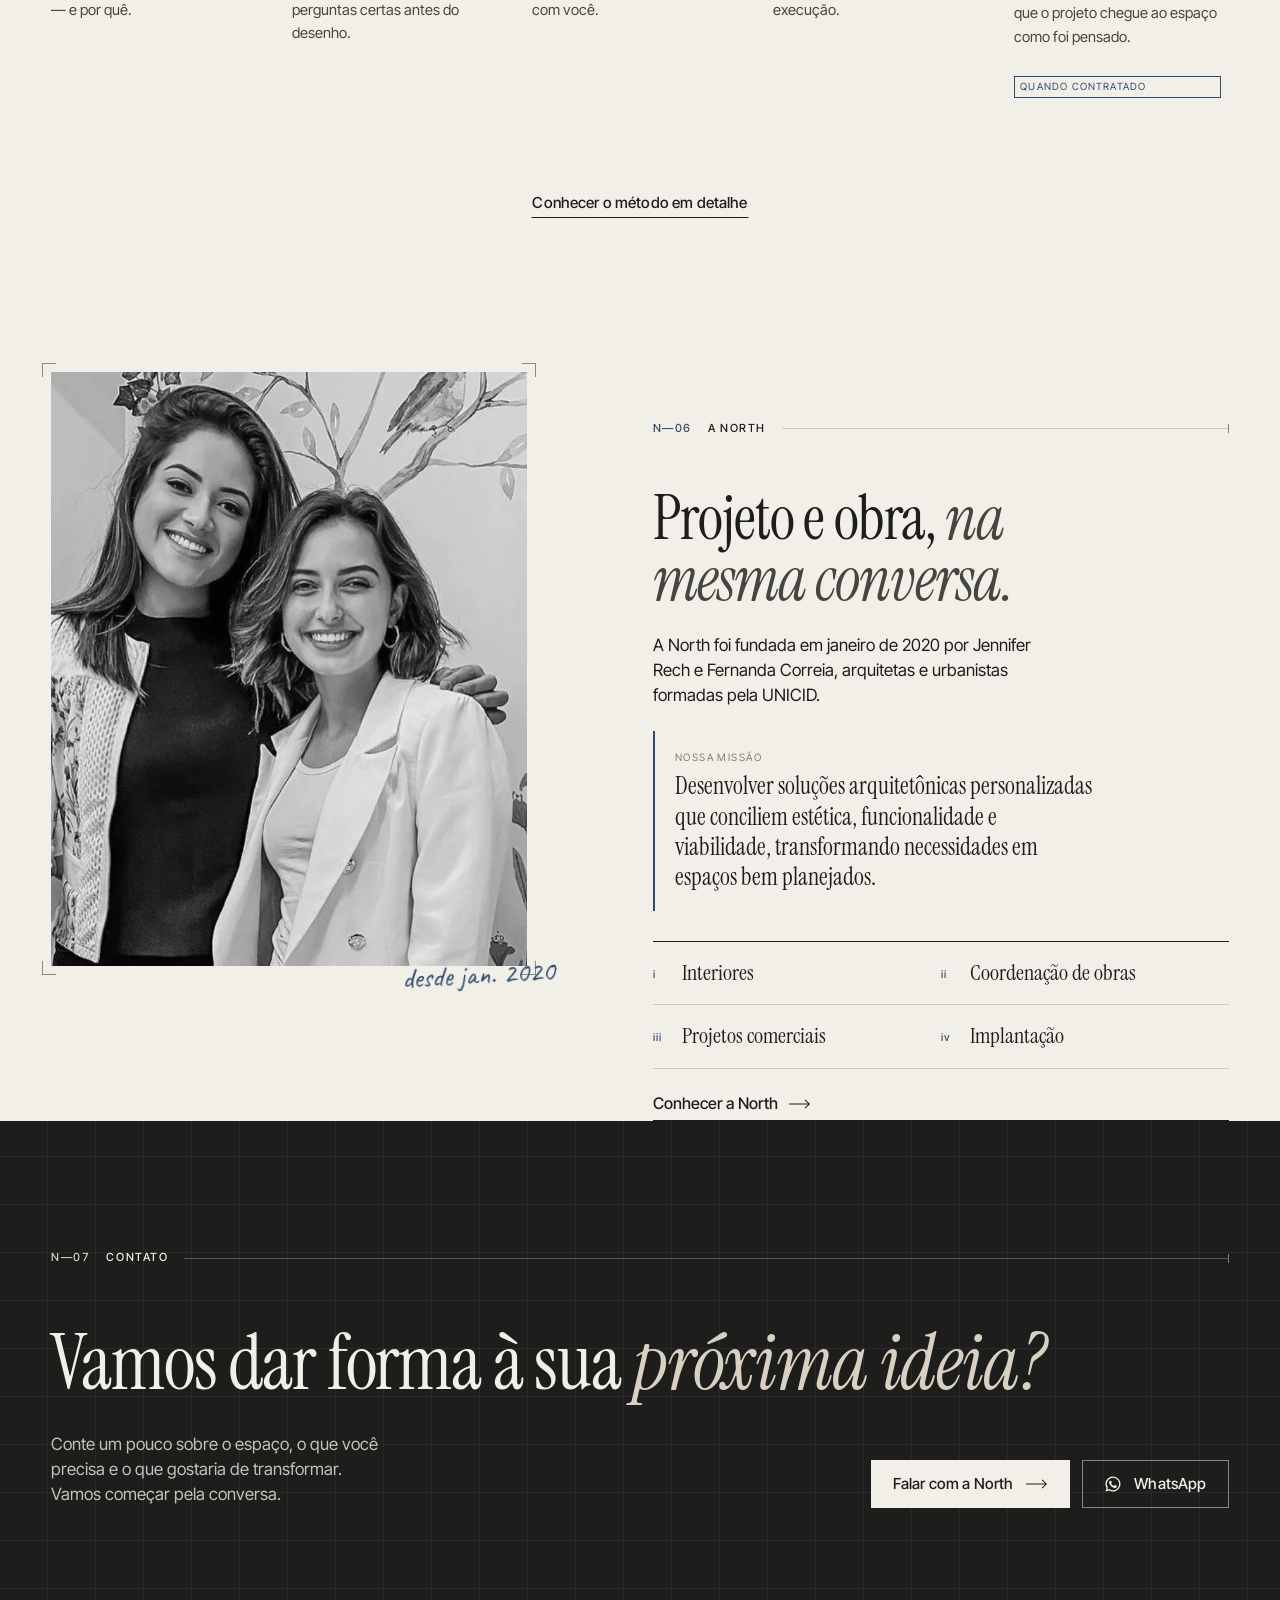
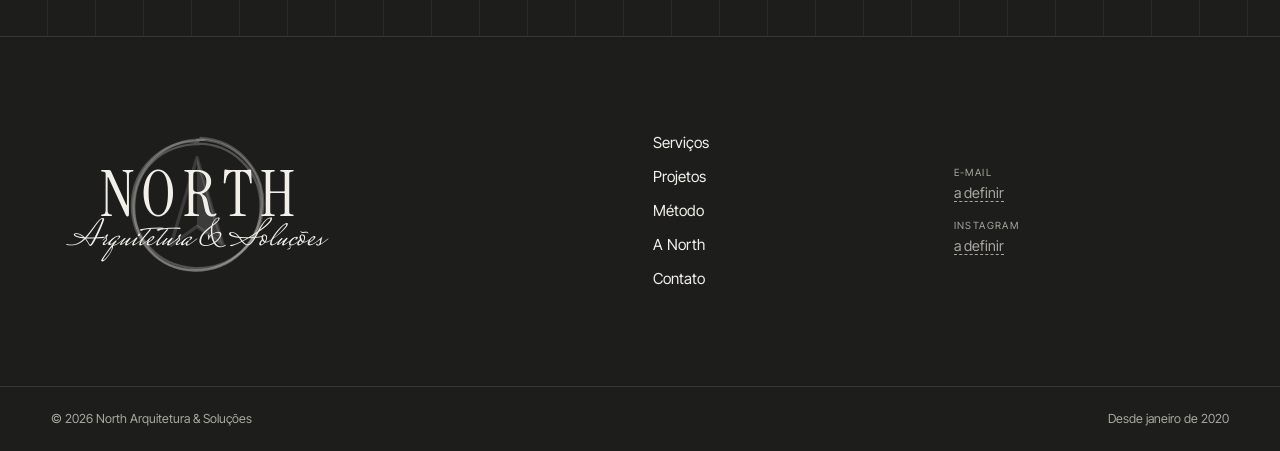
==== commit ab2cb1f1: "Home: projeto Dona Chocólatra na imagem de abertura Substitui a foto de referência da abertura pela " ====
--- a/index.html
+++ b/index.html
@@ -145,10 +145,9 @@
           </svg>
 
           <figure class="frame hero__photo">
-            <!-- Substituir pela fotografia de um projeto real da North -->
-            <img src="https://images.unsplash.com/photo-1600585154340-be6161a56a0c?auto=format&fit=crop&w=1400&q=70"
-                 alt="Fachada de residência contemporânea com volumes simples e grandes aberturas (imagem de referência)"
-                 width="1400" height="1470" fetchpriority="high">
+            <img src="assets/img/projetos/dona-chocolatra-projeto.webp"
+                 alt="Projeto da fachada da Confeitaria Dona Chocólatra, da North: toldo listrado rosa, molduras em boiserie e floreiras sob as vitrines"
+                 width="1370" height="921" fetchpriority="high" style="object-position: 45% center">
           </figure>
 
           <p class="note hero__note" aria-hidden="true">luz da tarde entra aqui ↘</p>
@@ -157,7 +156,7 @@
             <div><dt>Escritório</dt><dd>North Arquitetura &amp; Soluções</dd></div>
             <div><dt>Prancha</dt><dd>01 — Abertura</dd></div>
             <div><dt>Desde</dt><dd>Jan. 2020</dd></div>
-            <div><dt>Imagem</dt><dd>Referência*</dd></div>
+            <div><dt>Projeto</dt><dd><a href="projetos.html#dona-chocolatra">Dona Chocólatra</a></dd></div>
           </dl>
         </div>
       </div>
@@ -170,7 +169,7 @@
         <p class="hero__script">Arquitetura &amp; Soluções</p>
       </div>
       <div class="container">
-        <p class="caption hero__disclaimer">* Imagem de referência — será substituída pelo portfólio da North.</p>
+        <p class="caption hero__disclaimer">Na imagem: projeto da fachada da Confeitaria Dona Chocólatra, Vila Mariana – SP.</p>
       </div>
     </section>
 
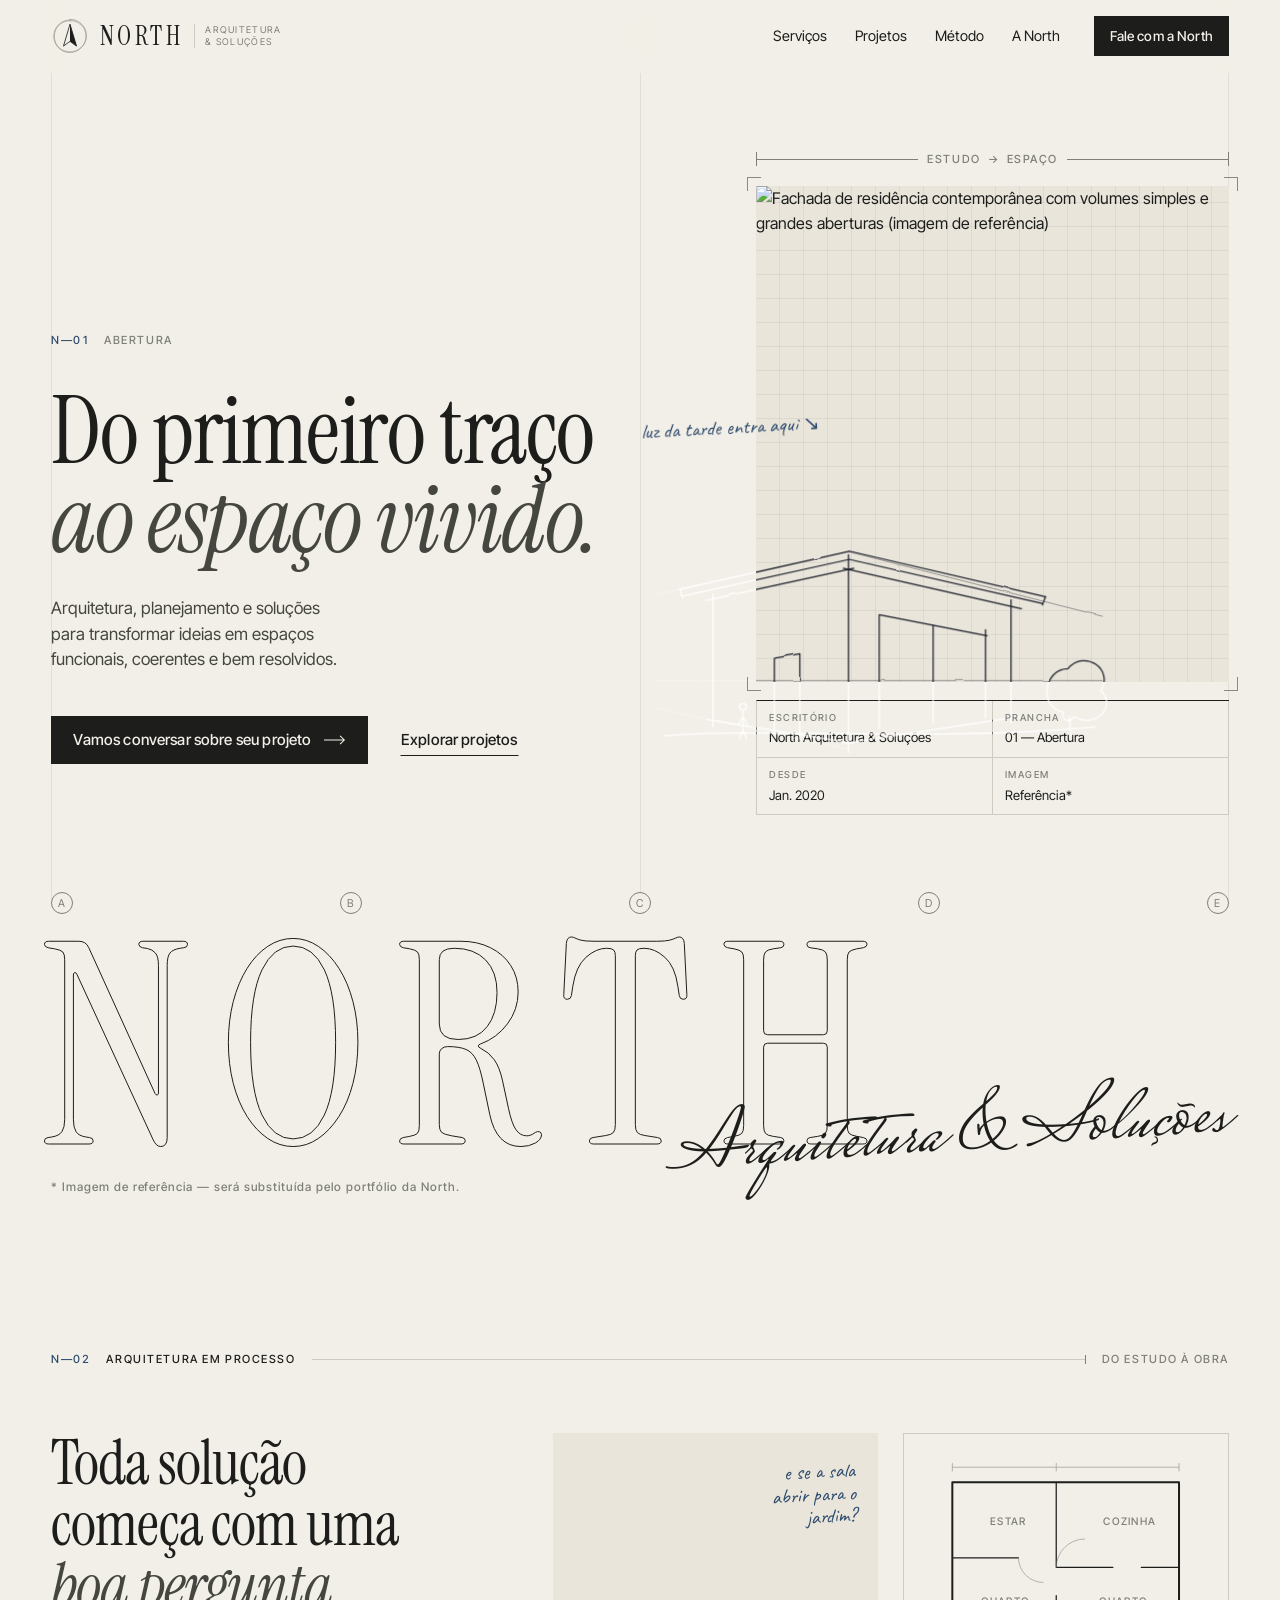
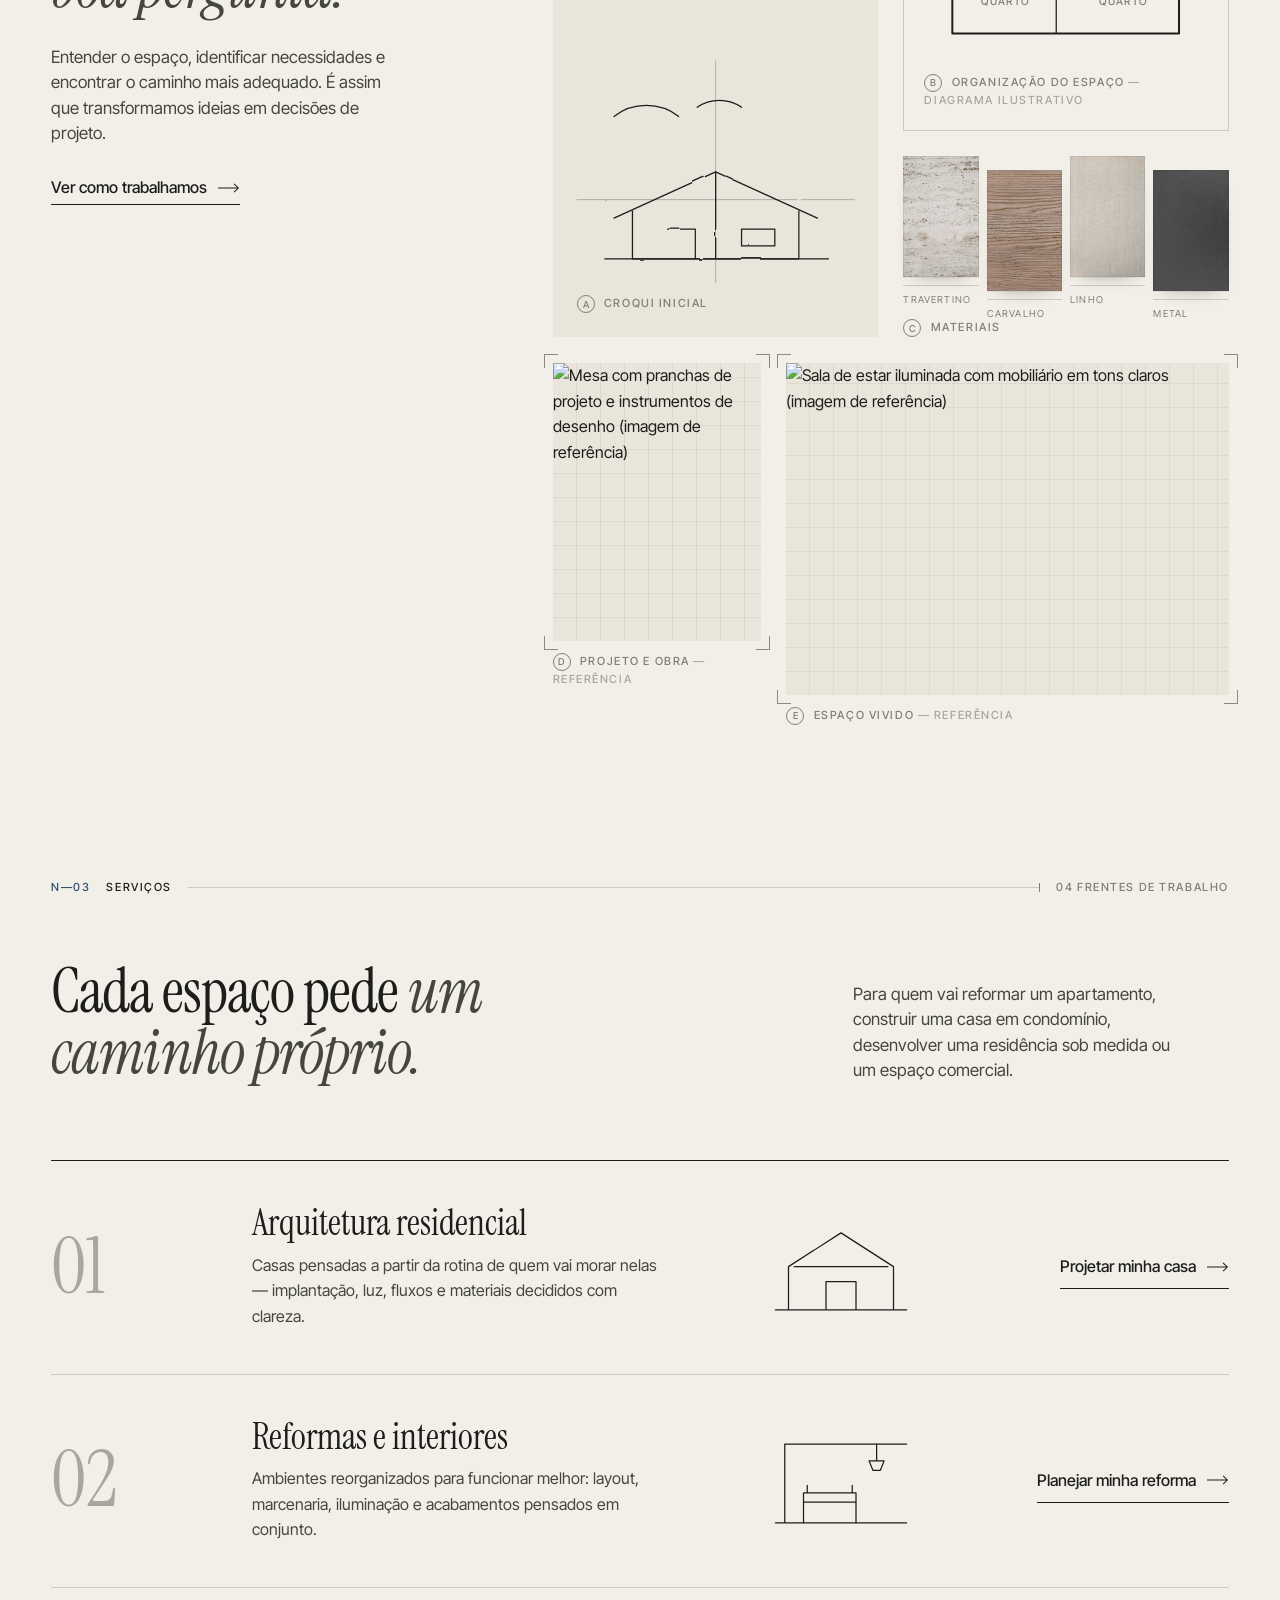
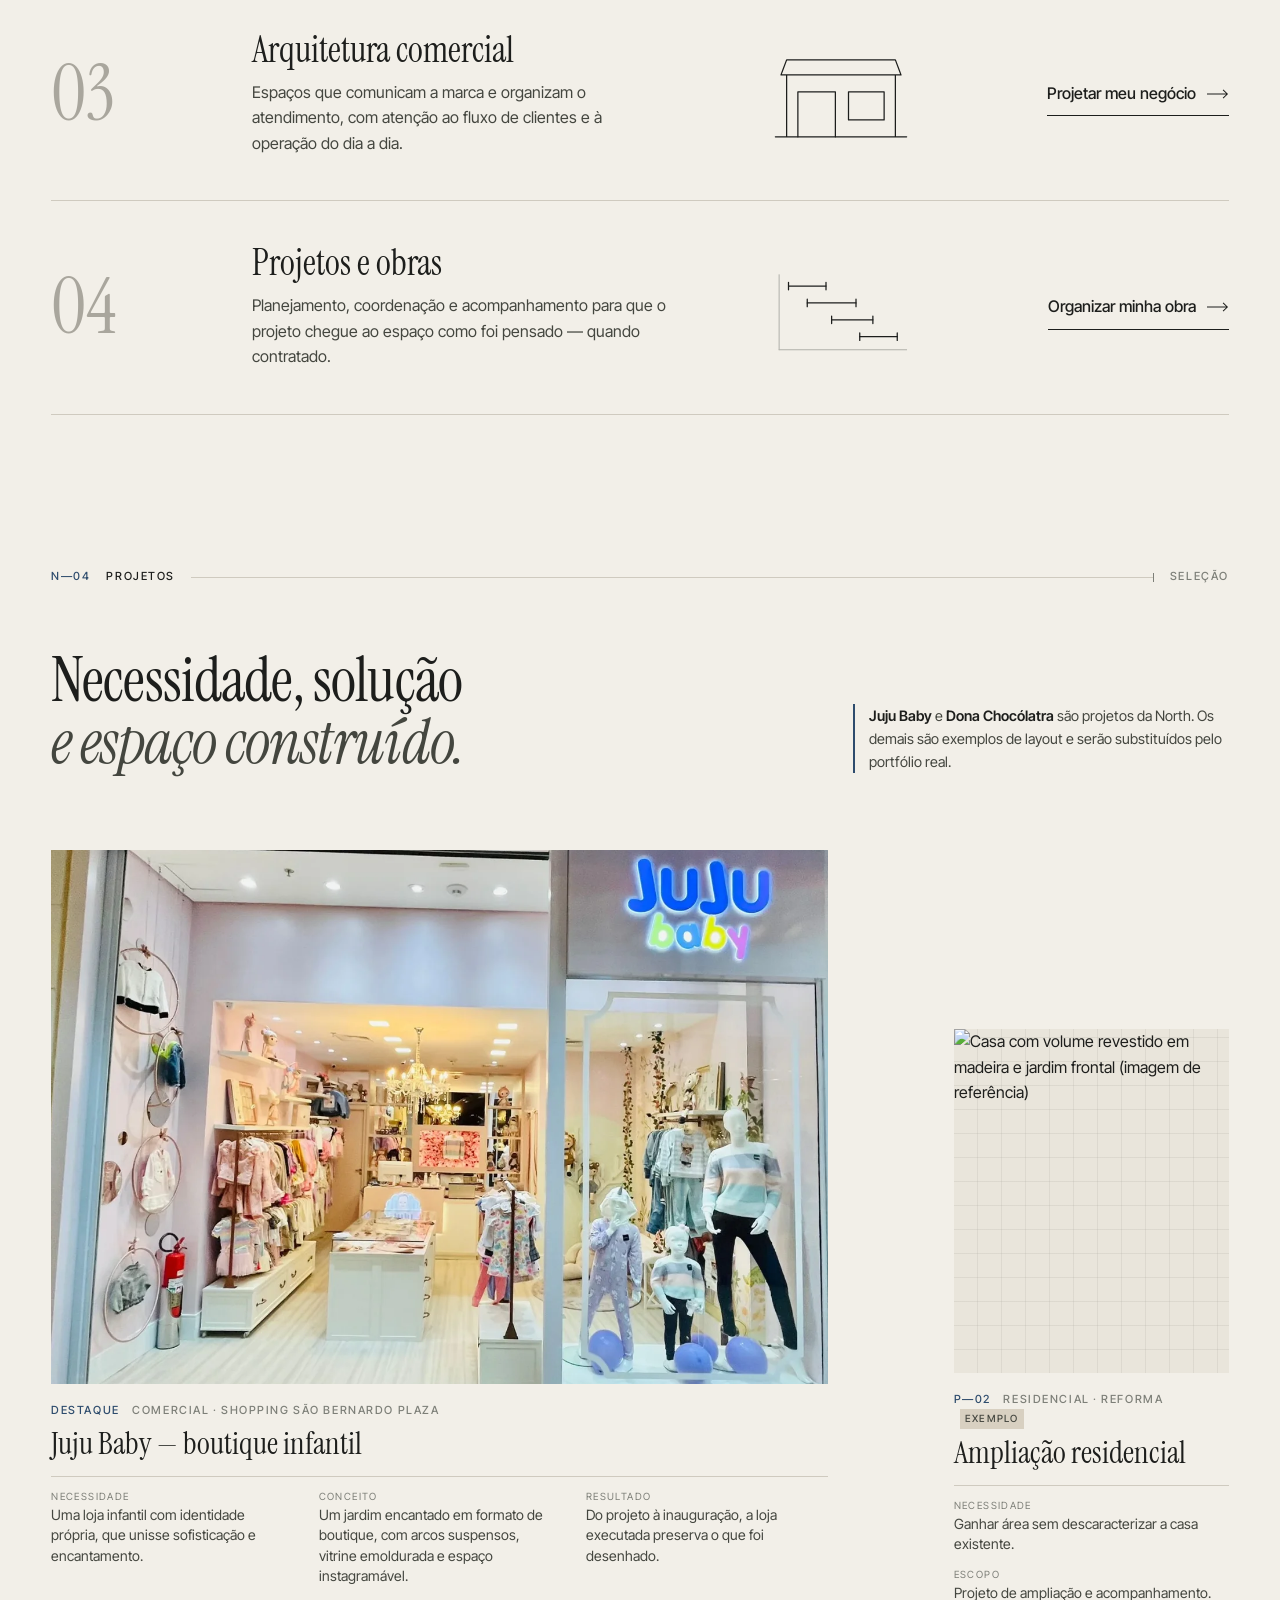
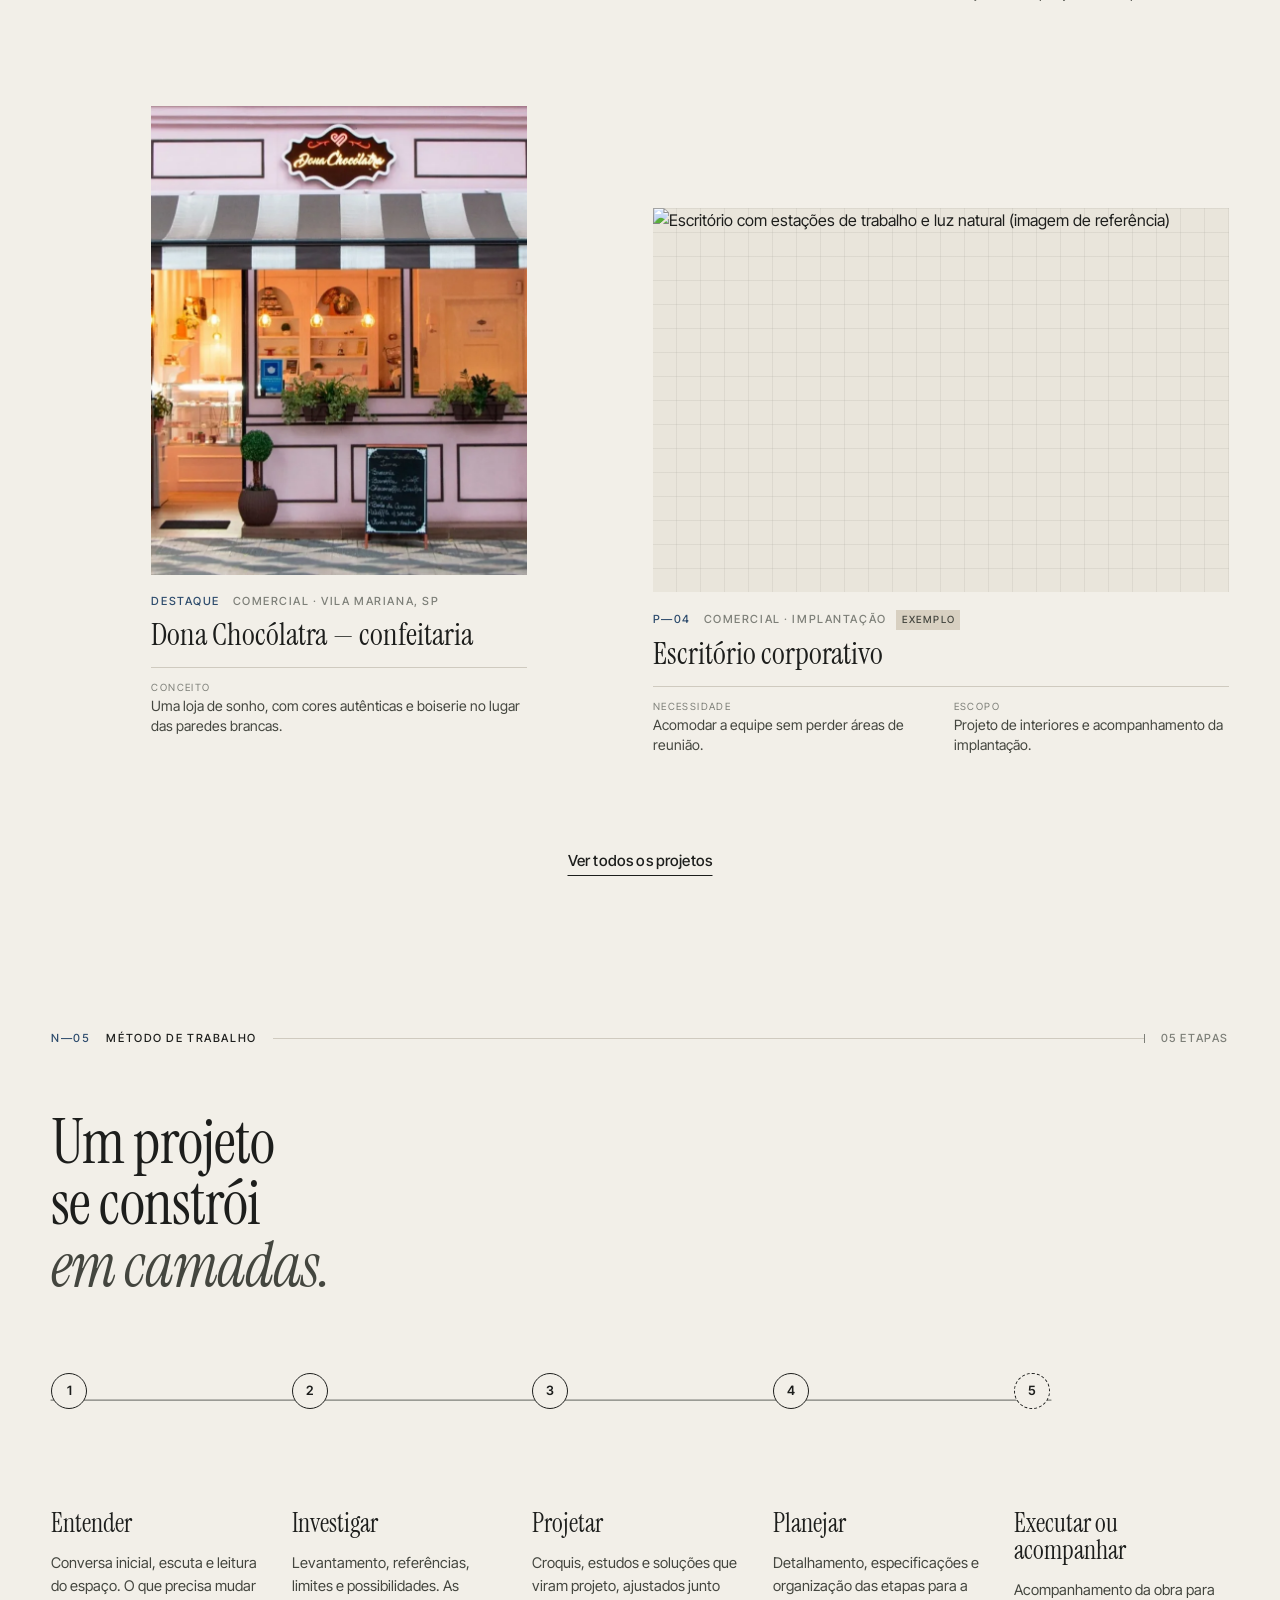
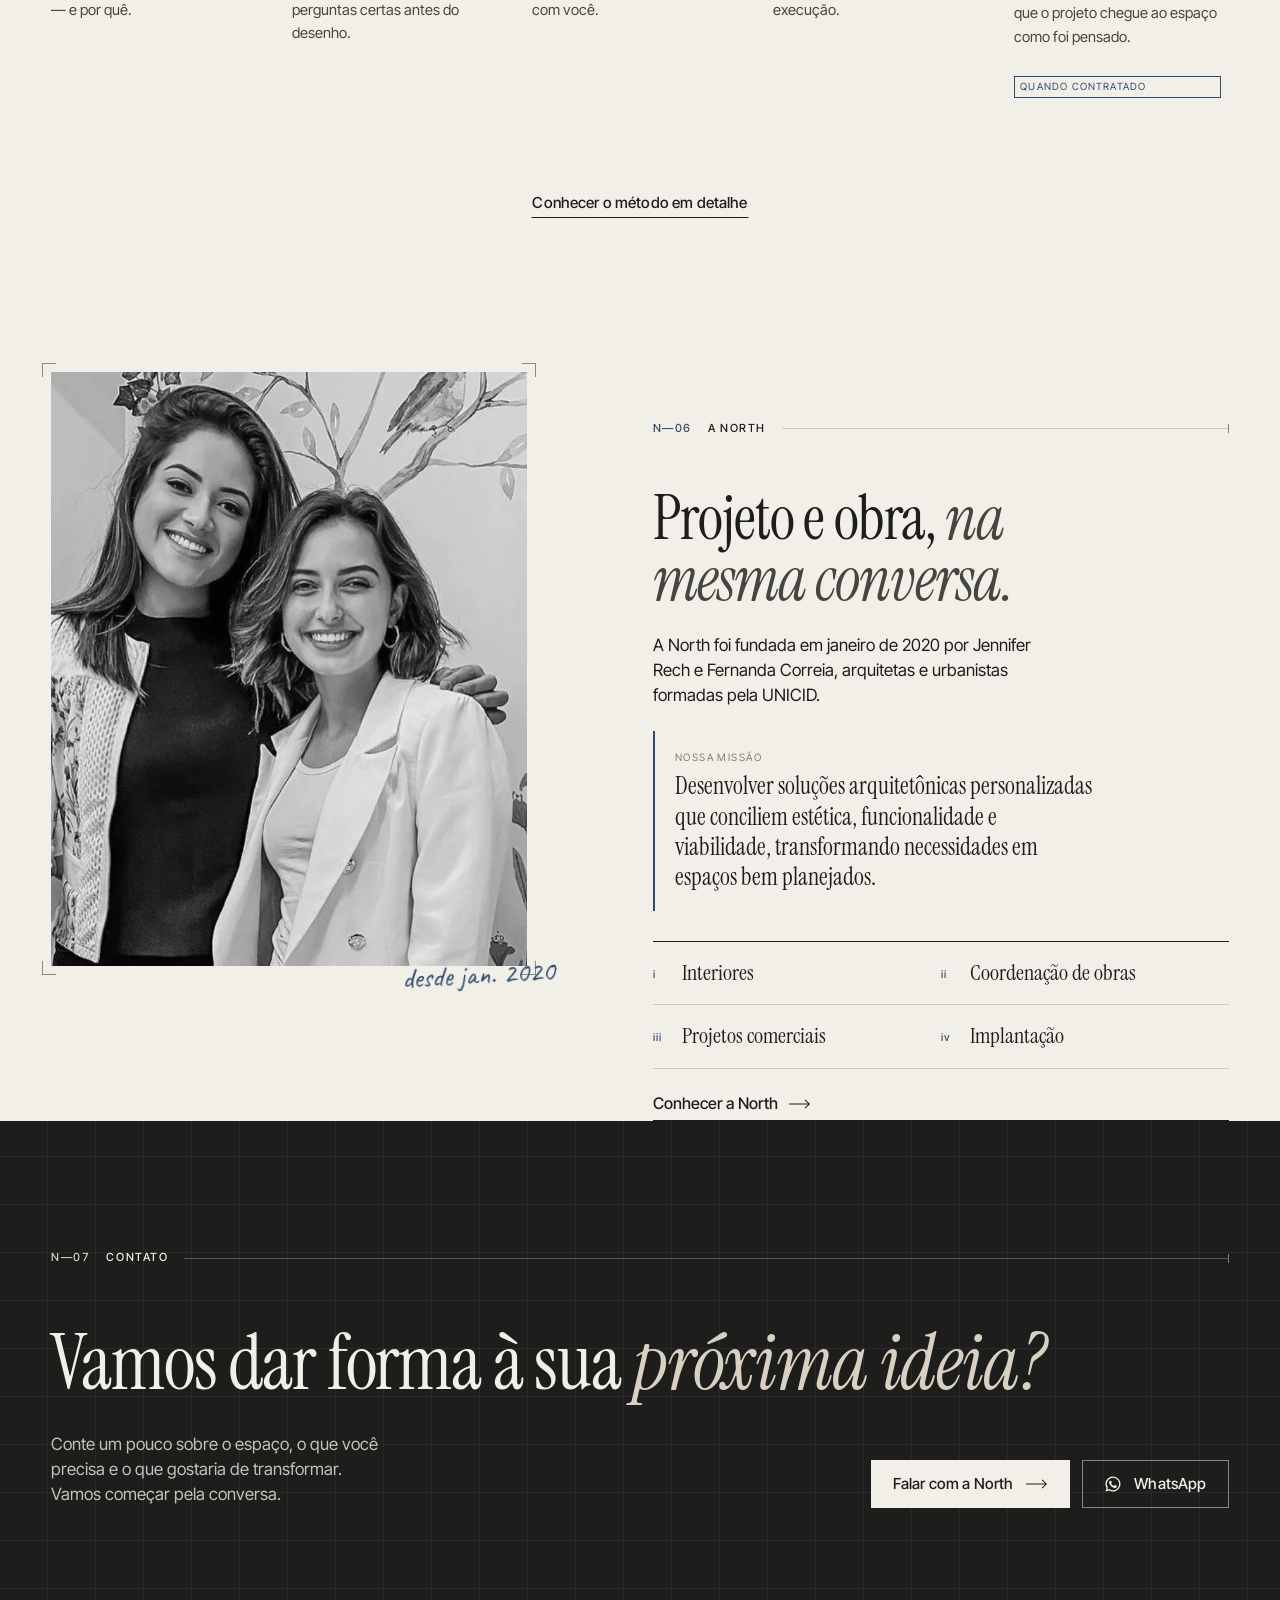
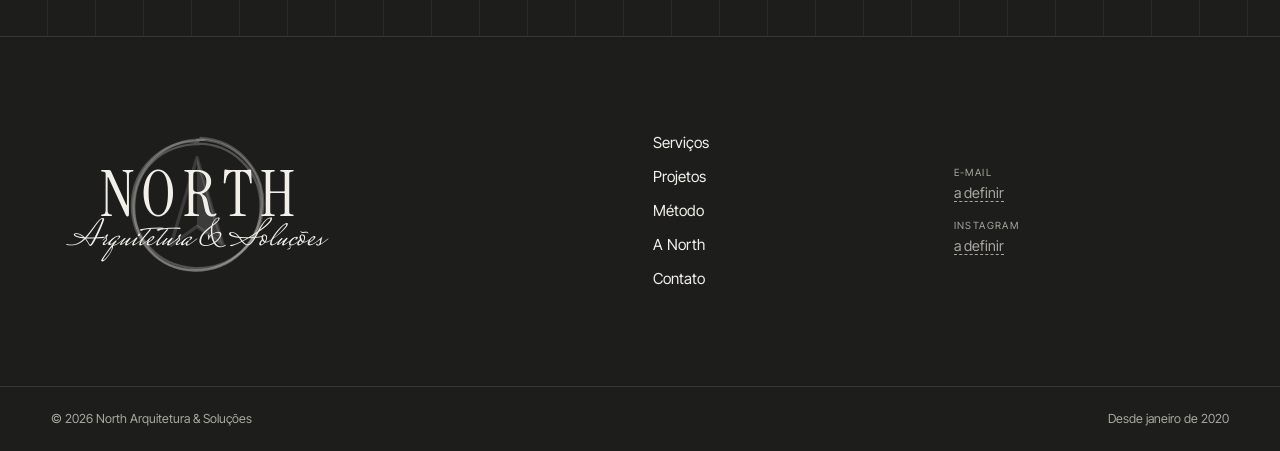
==== commit ab0408d1: "Home: volta a imagem original da abertura Desfaz a troca da imagem de abertura pela fachada da Dona " ====
--- a/index.html
+++ b/index.html
@@ -145,9 +145,10 @@
           </svg>
 
           <figure class="frame hero__photo">
-            <img src="assets/img/projetos/dona-chocolatra-projeto.webp"
-                 alt="Projeto da fachada da Confeitaria Dona Chocólatra, da North: toldo listrado rosa, molduras em boiserie e floreiras sob as vitrines"
-                 width="1370" height="921" fetchpriority="high" style="object-position: 45% center">
+            <!-- Substituir pela fotografia de um projeto real da North -->
+            <img src="https://images.unsplash.com/photo-1600585154340-be6161a56a0c?auto=format&fit=crop&w=1400&q=70"
+                 alt="Fachada de residência contemporânea com volumes simples e grandes aberturas (imagem de referência)"
+                 width="1400" height="1470" fetchpriority="high">
           </figure>
 
           <p class="note hero__note" aria-hidden="true">luz da tarde entra aqui ↘</p>
@@ -156,7 +157,7 @@
             <div><dt>Escritório</dt><dd>North Arquitetura &amp; Soluções</dd></div>
             <div><dt>Prancha</dt><dd>01 — Abertura</dd></div>
             <div><dt>Desde</dt><dd>Jan. 2020</dd></div>
-            <div><dt>Projeto</dt><dd><a href="projetos.html#dona-chocolatra">Dona Chocólatra</a></dd></div>
+            <div><dt>Imagem</dt><dd>Referência*</dd></div>
           </dl>
         </div>
       </div>
@@ -169,7 +170,7 @@
         <p class="hero__script">Arquitetura &amp; Soluções</p>
       </div>
       <div class="container">
-        <p class="caption hero__disclaimer">Na imagem: projeto da fachada da Confeitaria Dona Chocólatra, Vila Mariana – SP.</p>
+        <p class="caption hero__disclaimer">* Imagem de referência — será substituída pelo portfólio da North.</p>
       </div>
     </section>
 
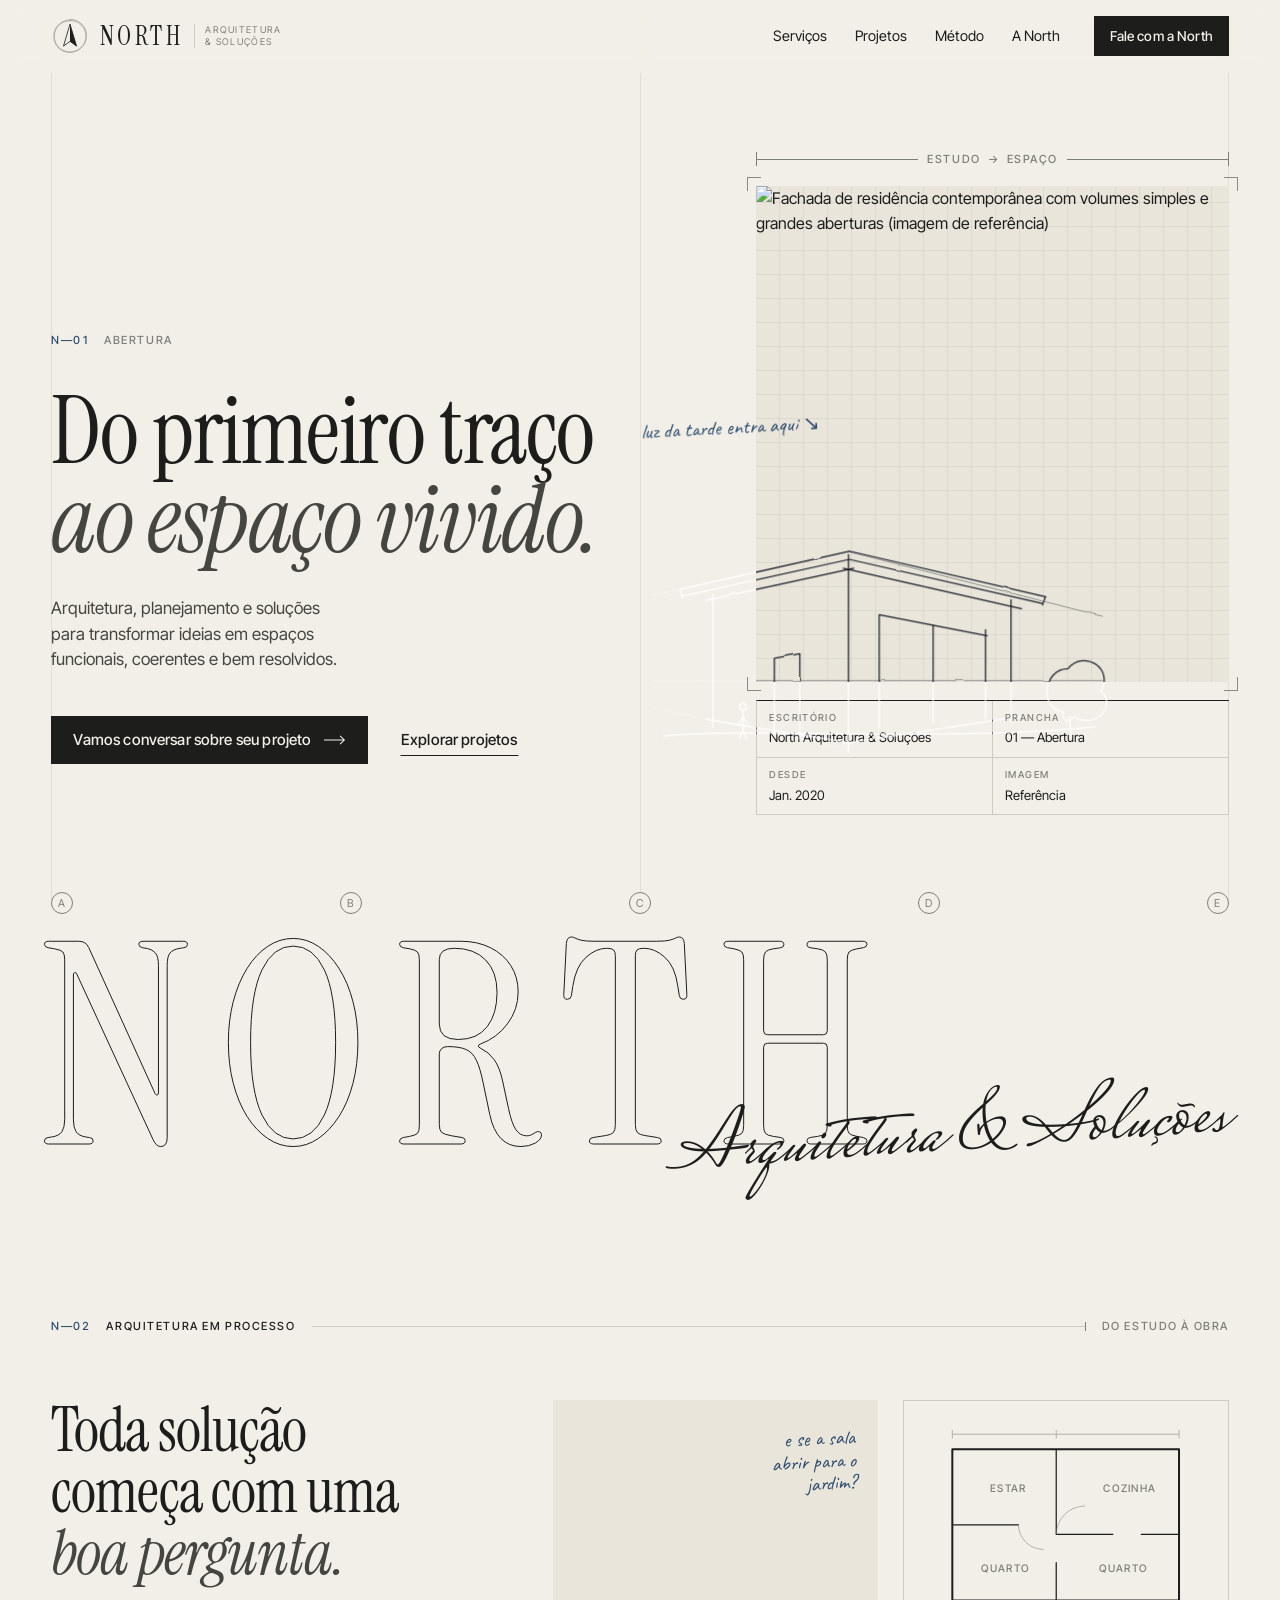
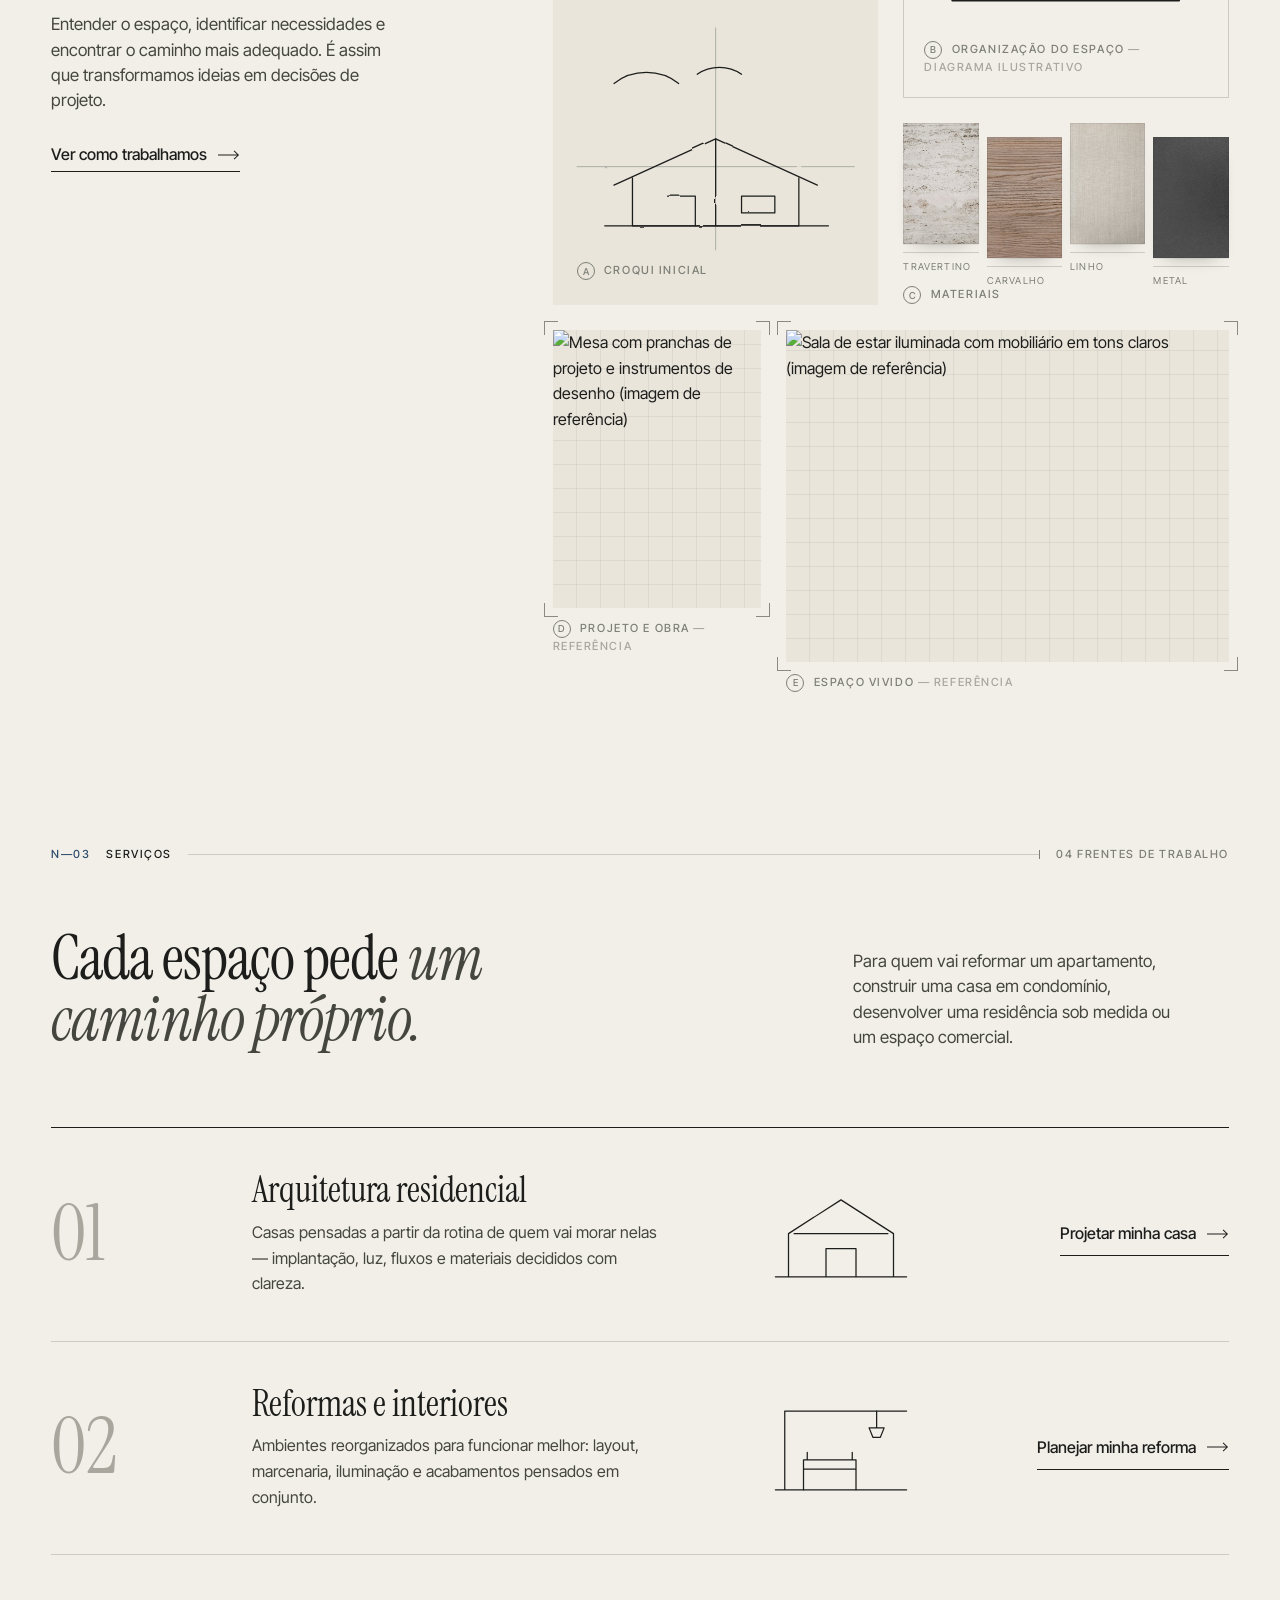
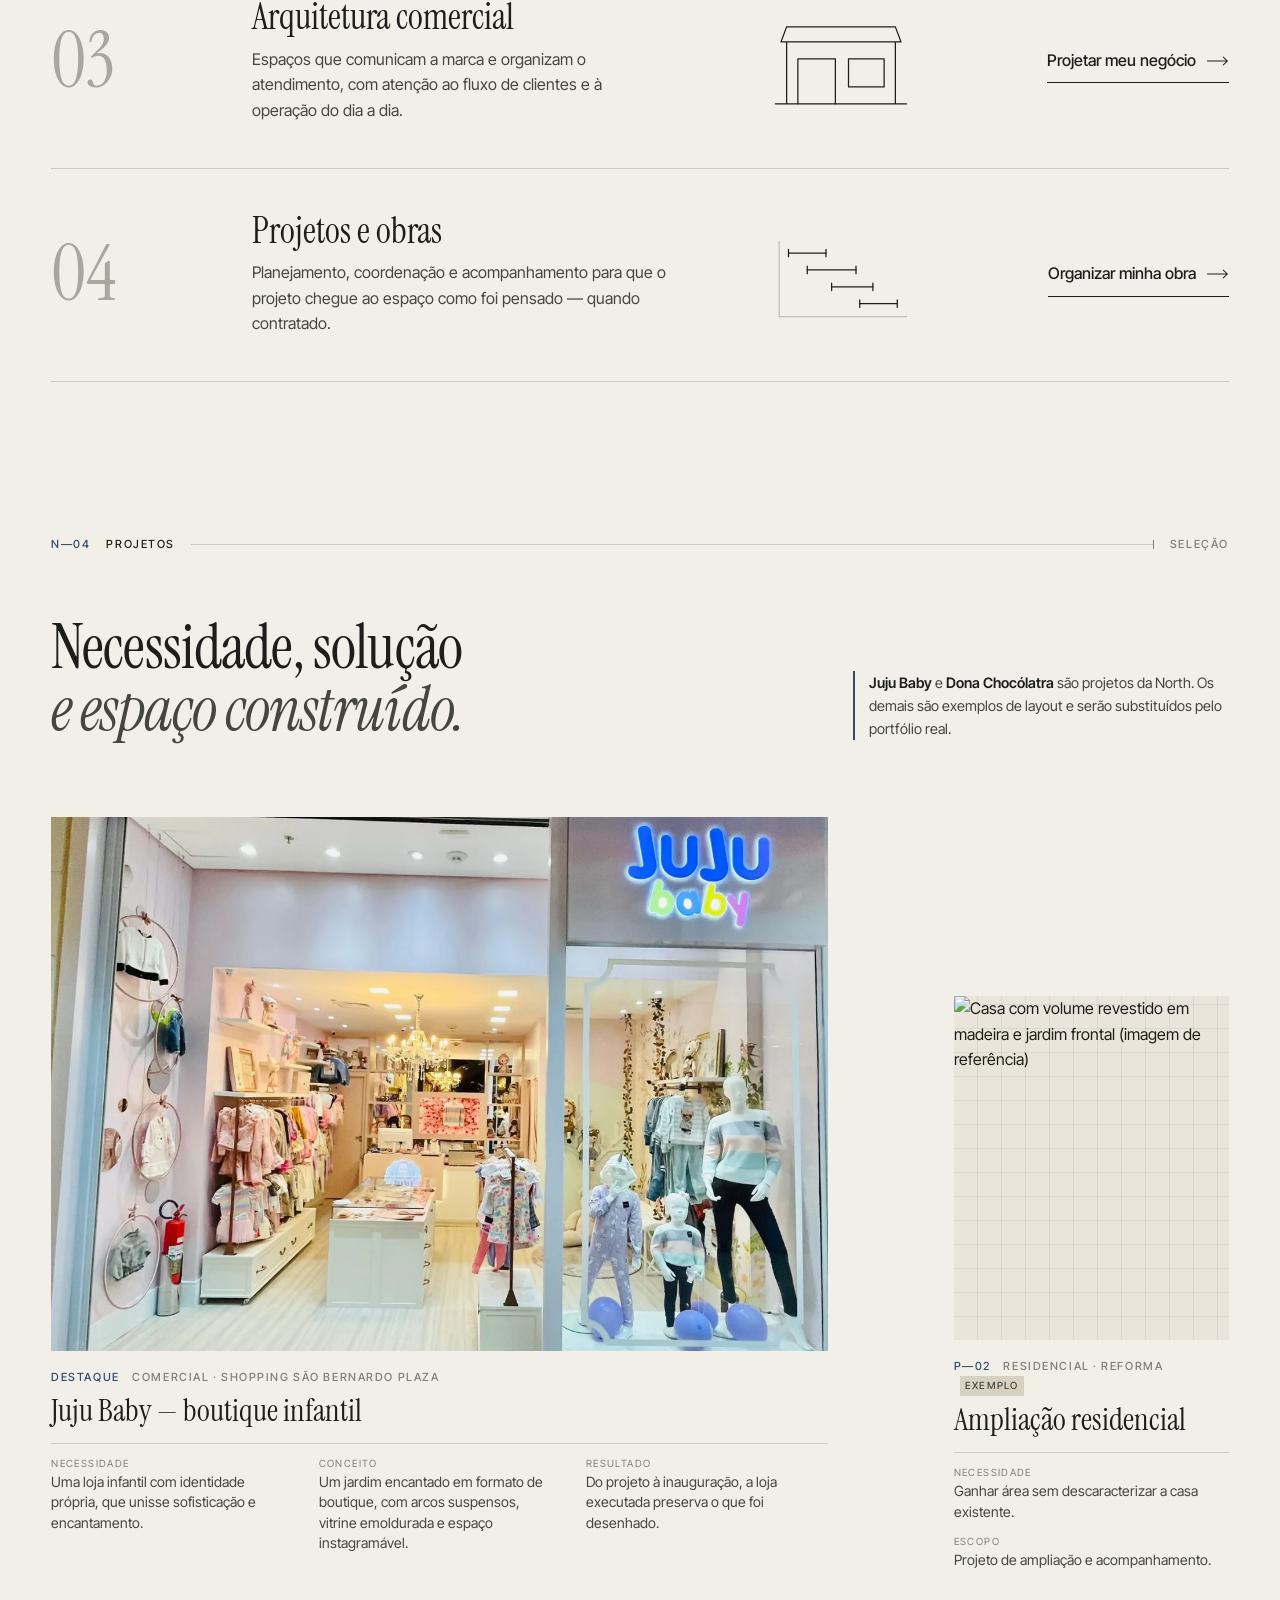
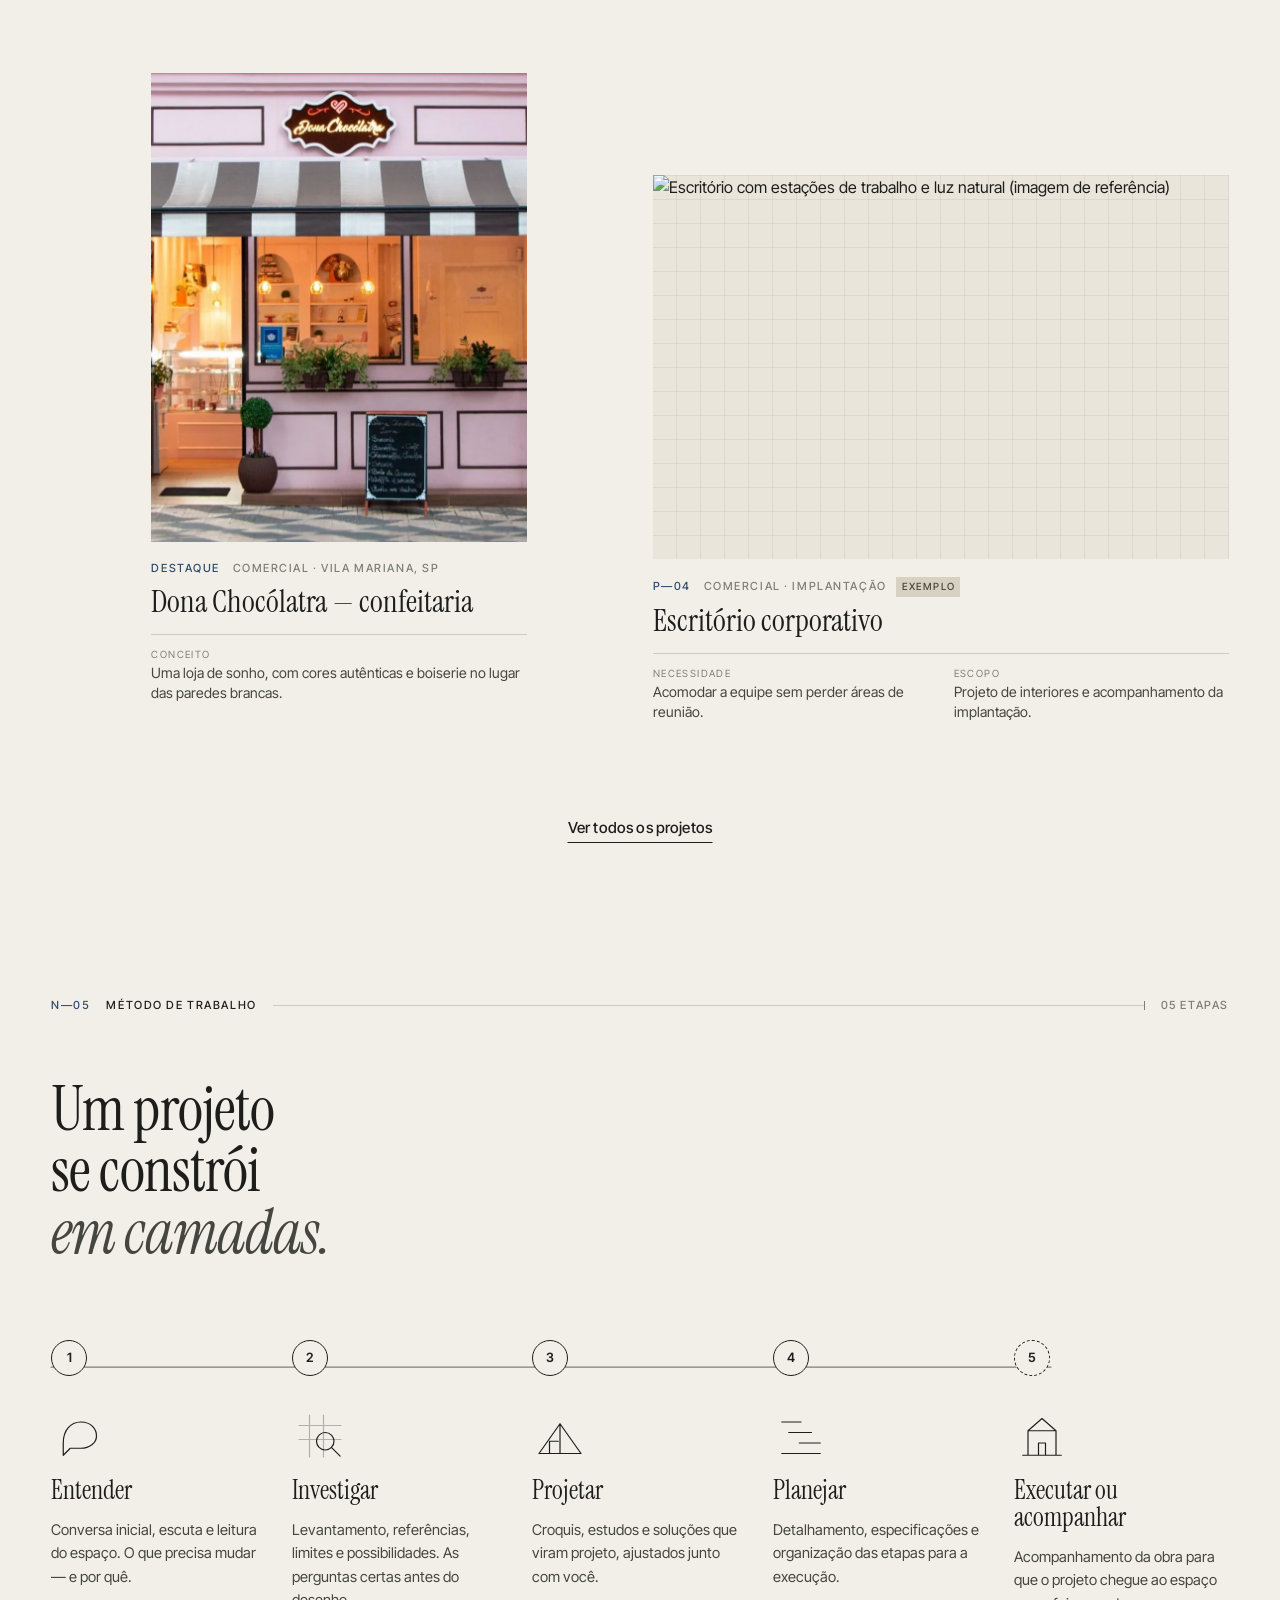
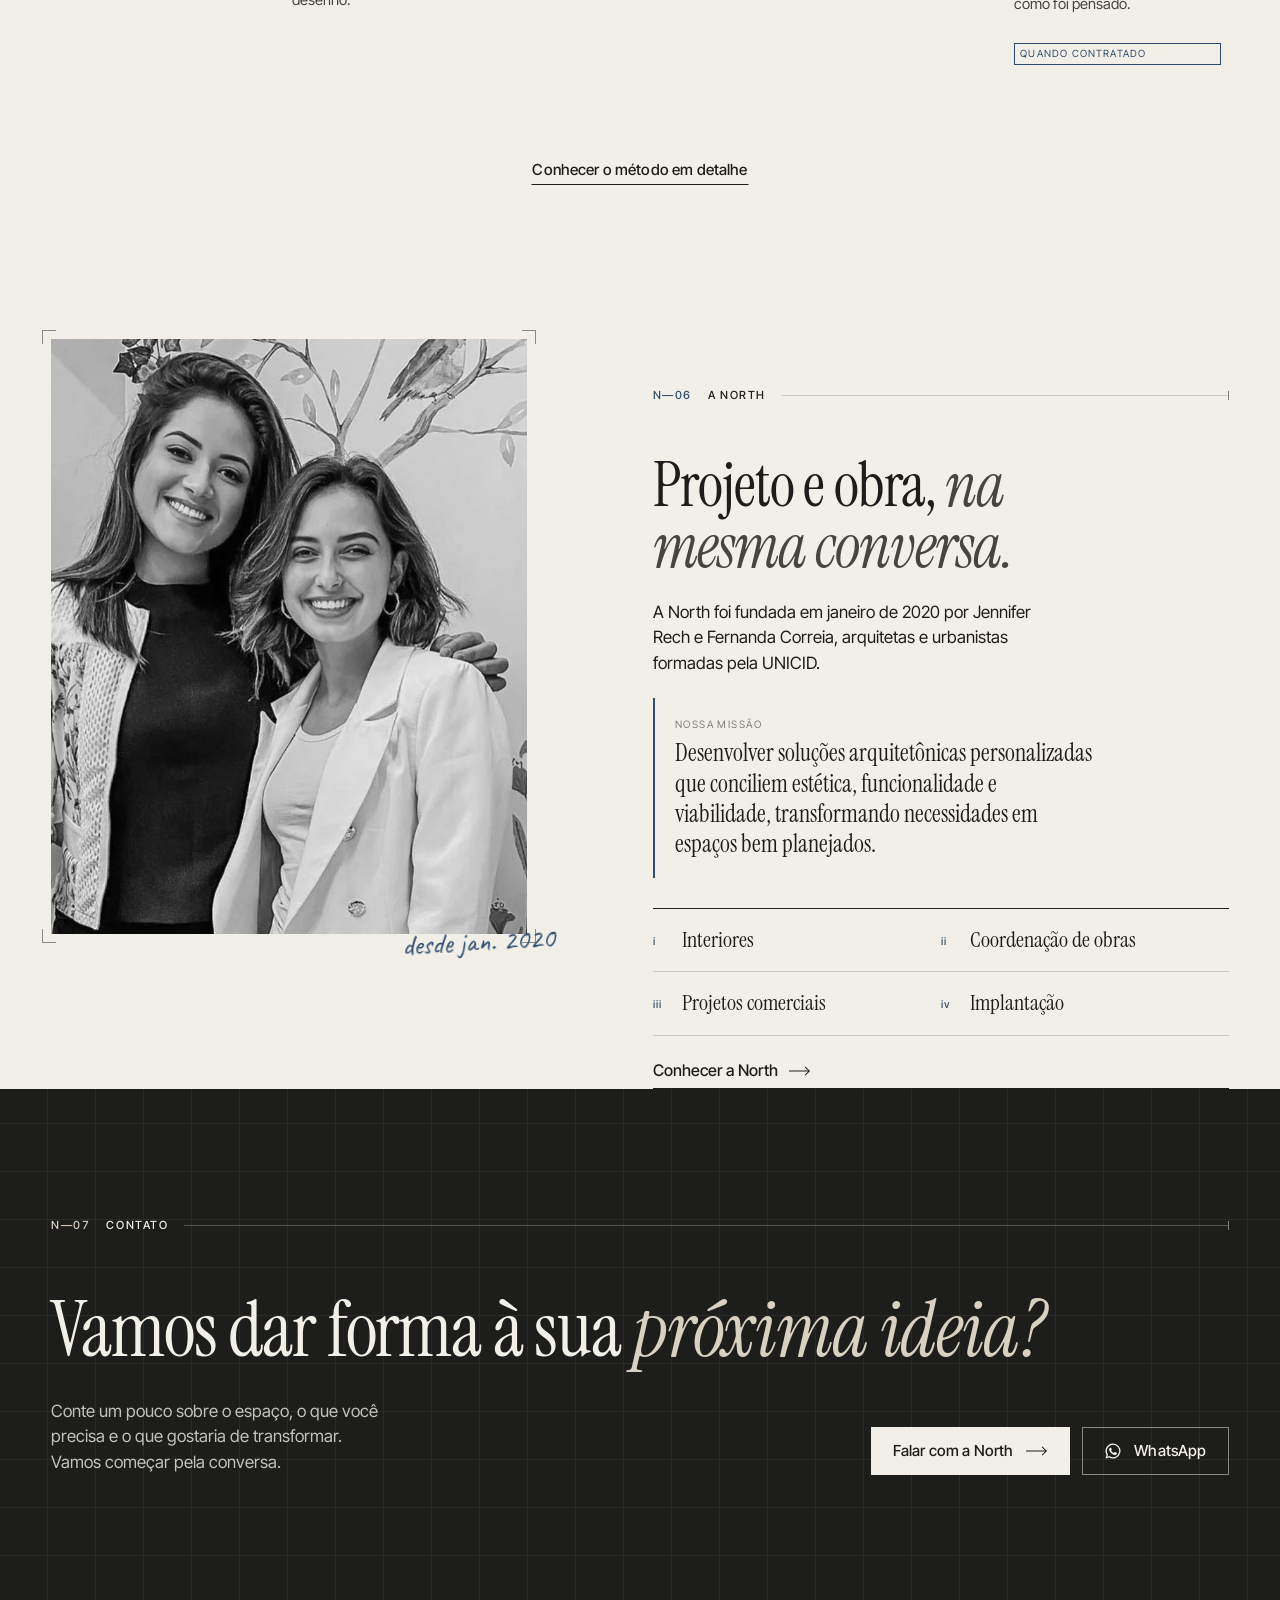
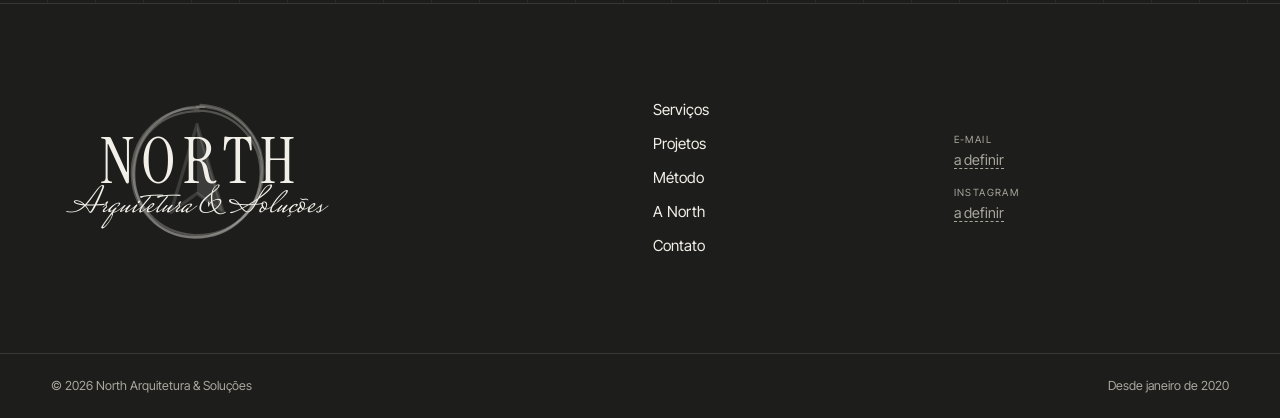
==== commit 8478f525: "Home: remove a nota de imagem de referência da abertura Co-Authored-By: Claude Opus 5.5 <noreply@ant" ====
--- a/index.html
+++ b/index.html
@@ -157,7 +157,7 @@
             <div><dt>Escritório</dt><dd>North Arquitetura &amp; Soluções</dd></div>
             <div><dt>Prancha</dt><dd>01 — Abertura</dd></div>
             <div><dt>Desde</dt><dd>Jan. 2020</dd></div>
-            <div><dt>Imagem</dt><dd>Referência*</dd></div>
+            <div><dt>Imagem</dt><dd>Referência</dd></div>
           </dl>
         </div>
       </div>
@@ -168,9 +168,6 @@
       <div class="container hero__signature" aria-hidden="true">
         <p class="hero__wordmark">NORTH</p>
         <p class="hero__script">Arquitetura &amp; Soluções</p>
-      </div>
-      <div class="container">
-        <p class="caption hero__disclaimer">* Imagem de referência — será substituída pelo portfólio da North.</p>
       </div>
     </section>
 
